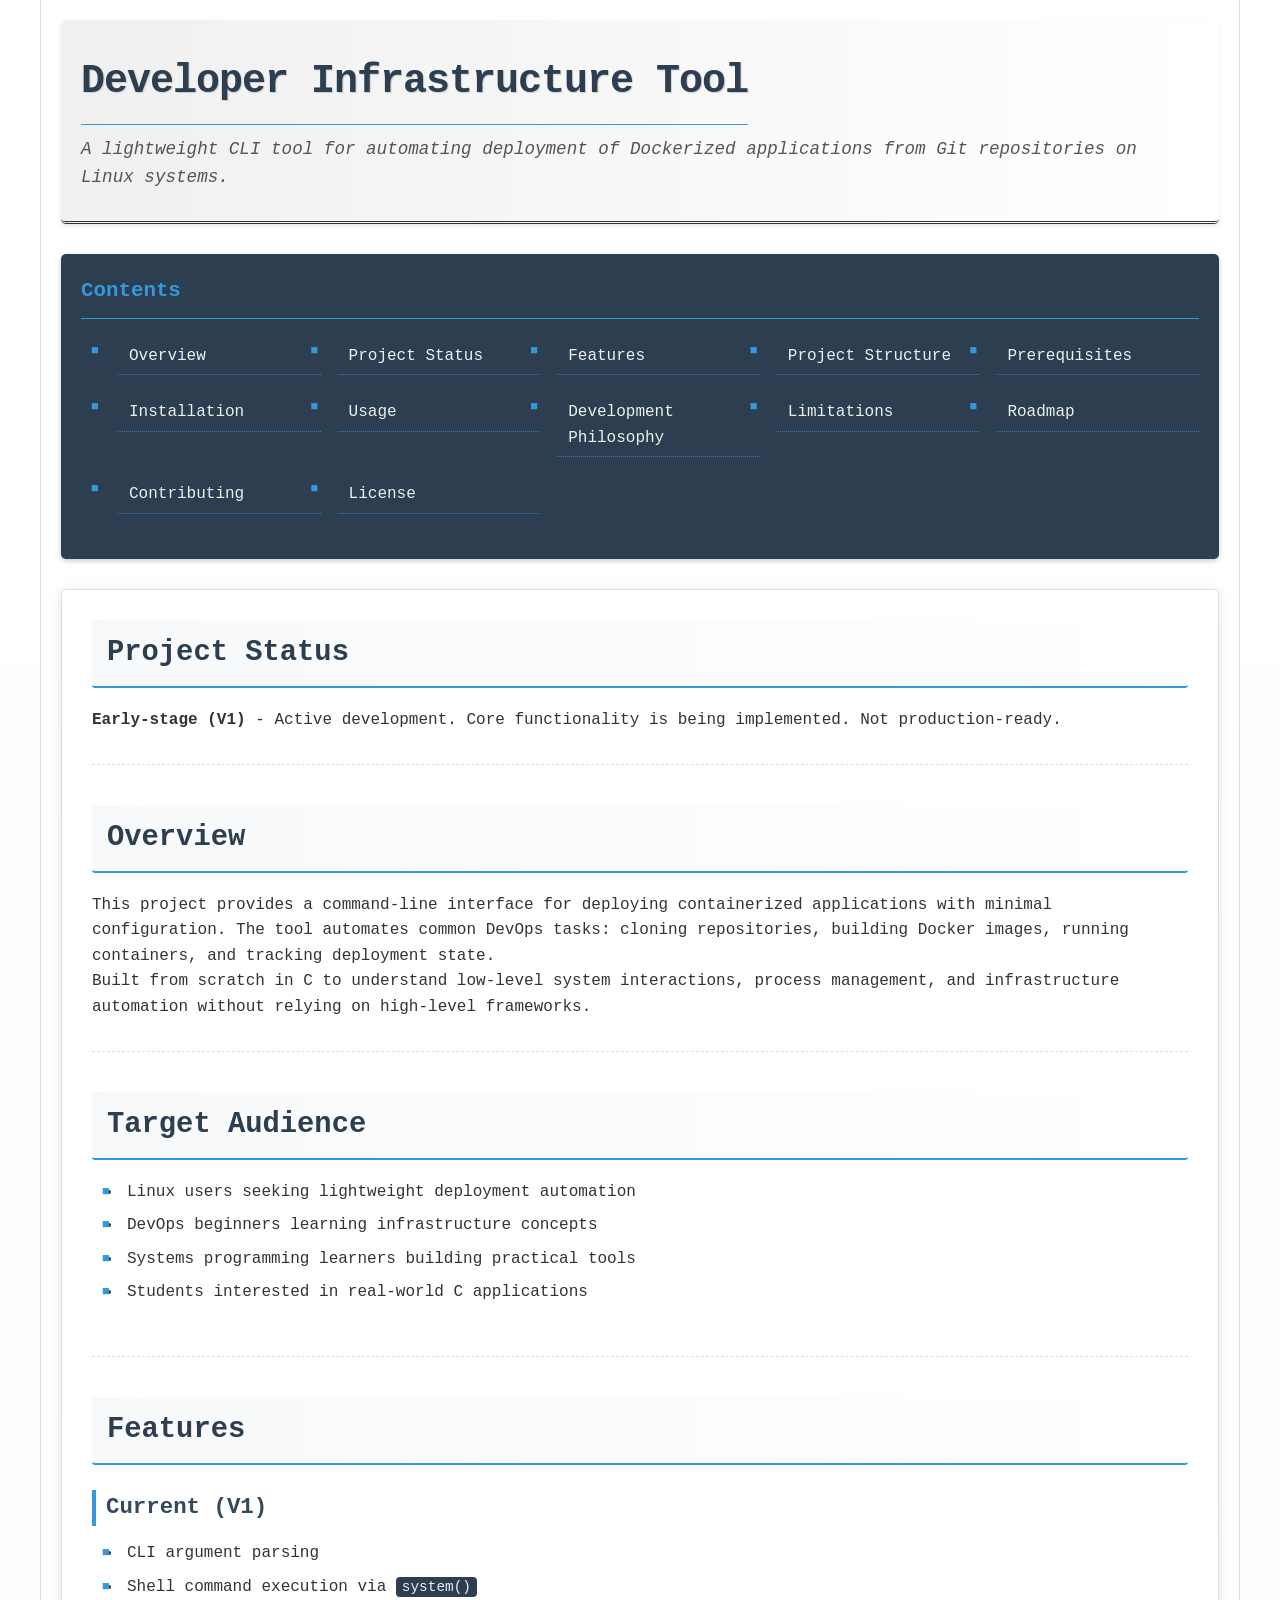
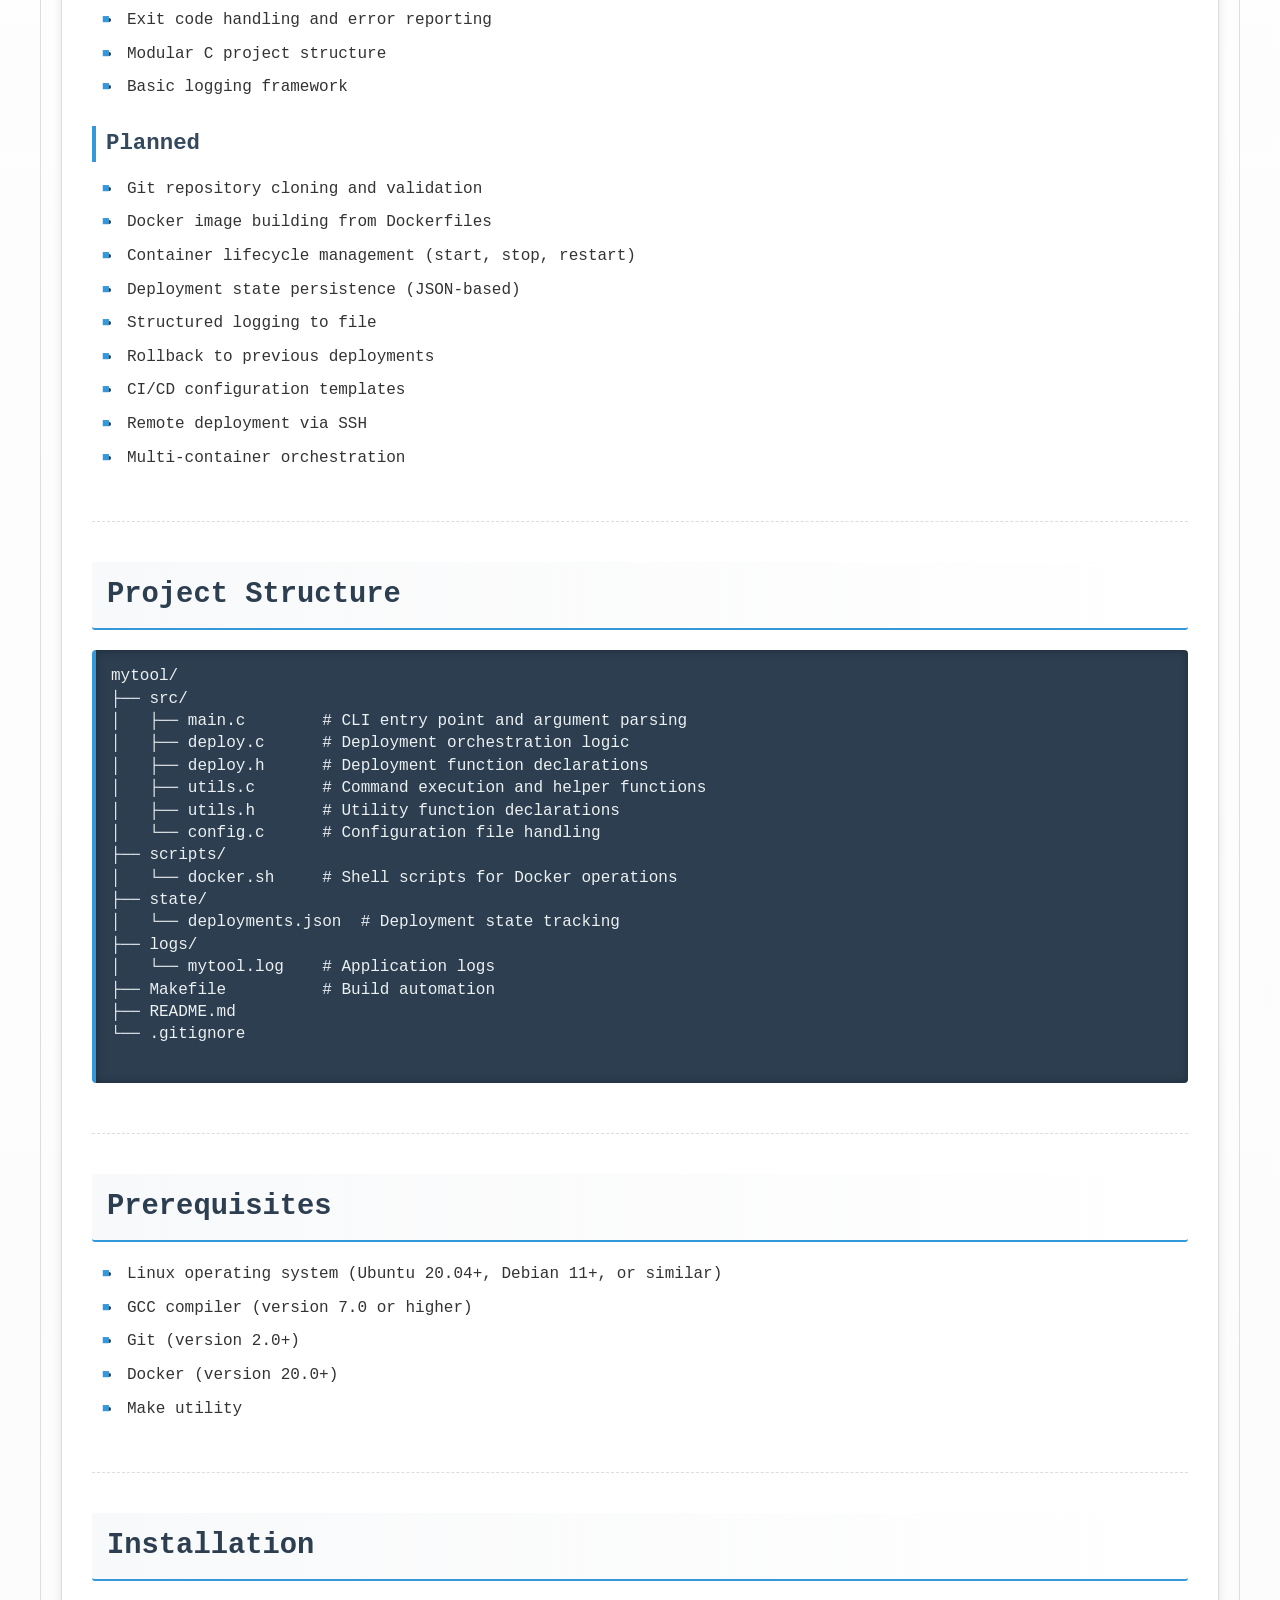
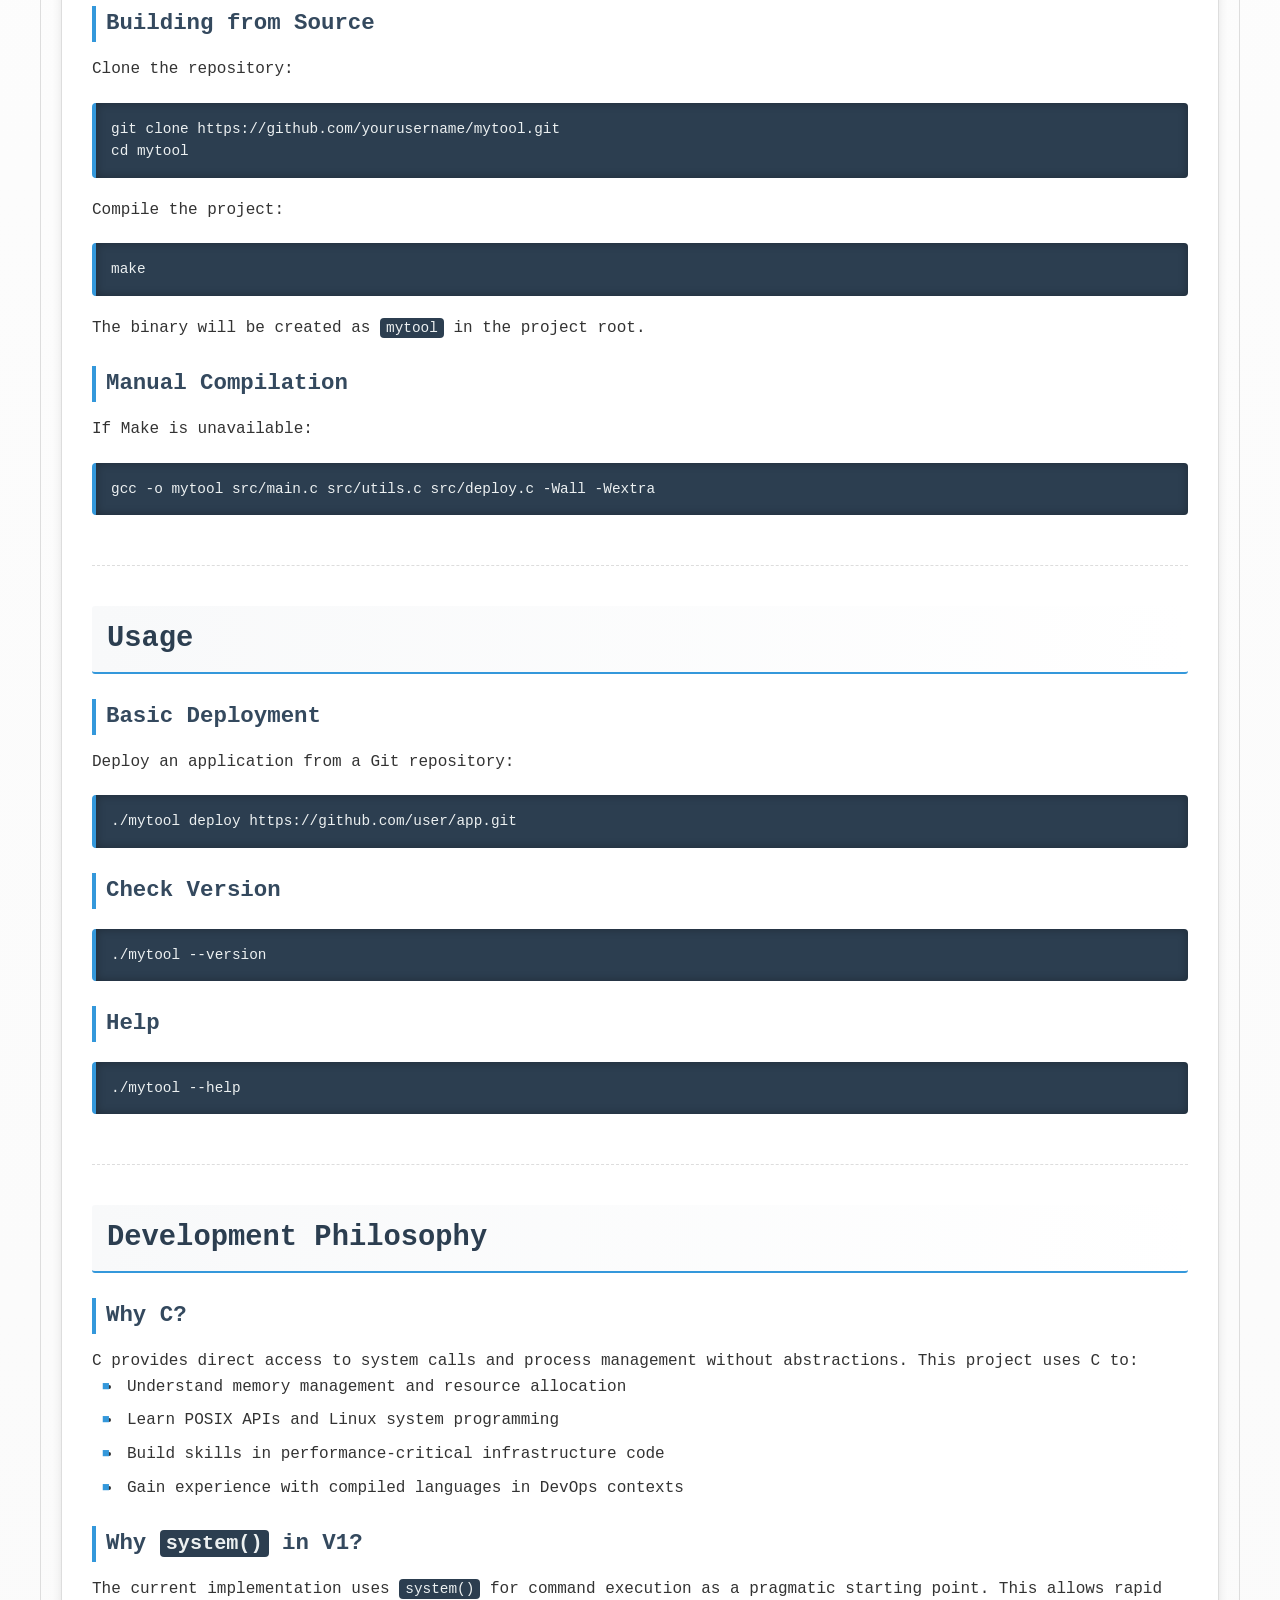
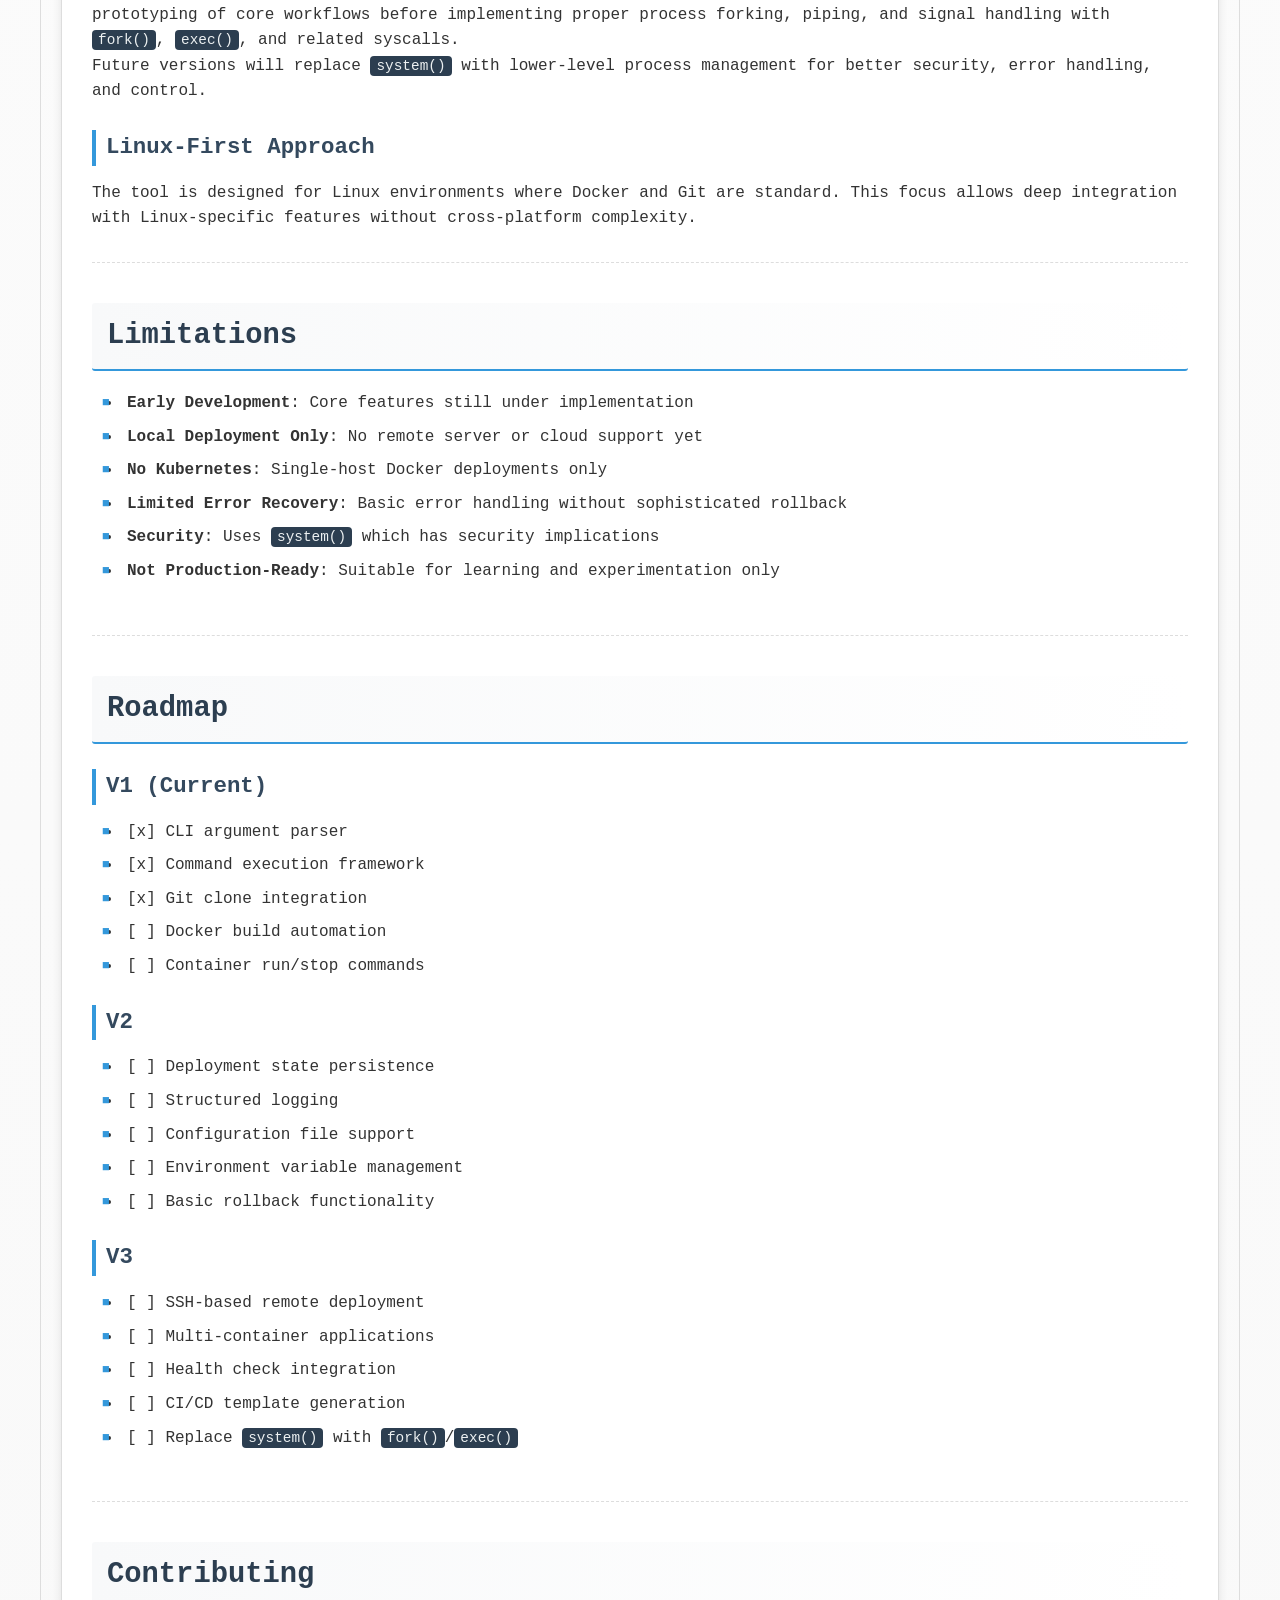
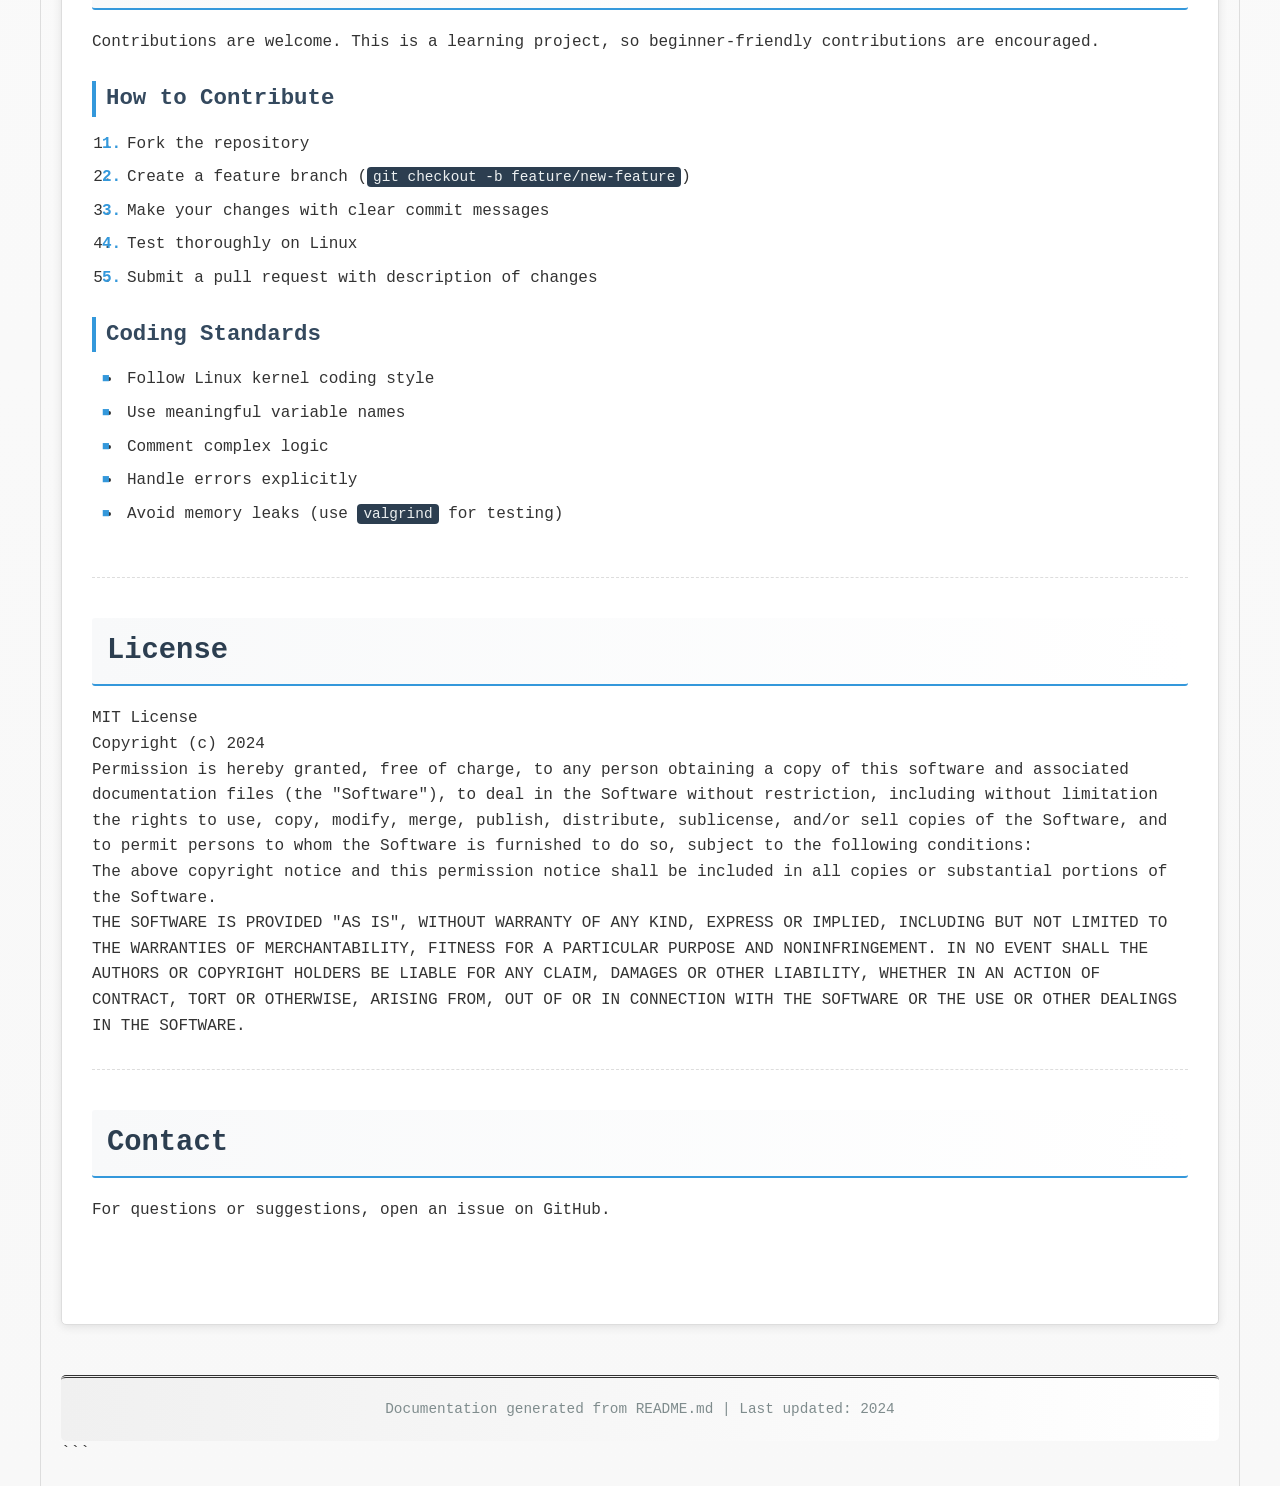
==== web/index.html @ 55569b55 "created basic doc page website" ====
<!DOCTYPE html>
<html lang="en">
<head>
    <meta charset="UTF-8">
    <meta name="viewport" content="width=device-width, initial-scale=1.0">
    <title>Developer Infrastructure Tool - Documentation</title>
    <link rel="stylesheet" href="style.css">
</head>
<body>
    <header>
        <h1>Developer Infrastructure Tool</h1>
        <p>A lightweight CLI tool for automating deployment of Dockerized applications from Git repositories on Linux systems.</p>
    </header>

    <nav>
        <h2>Contents</h2>
        <ul>
            <li><a href="#overview">Overview</a></li>
            <li><a href="#status">Project Status</a></li>
            <li><a href="#features">Features</a></li>
            <li><a href="#structure">Project Structure</a></li>
            <li><a href="#prerequisites">Prerequisites</a></li>
            <li><a href="#installation">Installation</a></li>
            <li><a href="#usage">Usage</a></li>
            <li><a href="#philosophy">Development Philosophy</a></li>
            <li><a href="#limitations">Limitations</a></li>
            <li><a href="#roadmap">Roadmap</a></li>
            <li><a href="#contributing">Contributing</a></li>
            <li><a href="#license">License</a></li>
        </ul>
    </nav>

    <main>
        <section id="status">
            <h2>Project Status</h2>
            <p><strong>Early-stage (V1)</strong> - Active development. Core functionality is being implemented. Not production-ready.</p>
        </section>

        <section id="overview">
            <h2>Overview</h2>
            <p>This project provides a command-line interface for deploying containerized applications with minimal configuration. The tool automates common DevOps tasks: cloning repositories, building Docker images, running containers, and tracking deployment state.</p>
            <p>Built from scratch in C to understand low-level system interactions, process management, and infrastructure automation without relying on high-level frameworks.</p>
        </section>

        <section id="audience">
            <h2>Target Audience</h2>
            <ul>
                <li>Linux users seeking lightweight deployment automation</li>
                <li>DevOps beginners learning infrastructure concepts</li>
                <li>Systems programming learners building practical tools</li>
                <li>Students interested in real-world C applications</li>
            </ul>
        </section>

        <section id="features">
            <h2>Features</h2>
            
            <h3>Current (V1)</h3>
            <ul>
                <li>CLI argument parsing</li>
                <li>Shell command execution via <code>system()</code></li>
                <li>Exit code handling and error reporting</li>
                <li>Modular C project structure</li>
                <li>Basic logging framework</li>
            </ul>

            <h3>Planned</h3>
            <ul>
                <li>Git repository cloning and validation</li>
                <li>Docker image building from Dockerfiles</li>
                <li>Container lifecycle management (start, stop, restart)</li>
                <li>Deployment state persistence (JSON-based)</li>
                <li>Structured logging to file</li>
                <li>Rollback to previous deployments</li>
                <li>CI/CD configuration templates</li>
                <li>Remote deployment via SSH</li>
                <li>Multi-container orchestration</li>
            </ul>
        </section>

        <section id="structure">
            <h2>Project Structure</h2>
            <pre>
mytool/
├── src/
│   ├── main.c        # CLI entry point and argument parsing
│   ├── deploy.c      # Deployment orchestration logic
│   ├── deploy.h      # Deployment function declarations
│   ├── utils.c       # Command execution and helper functions
│   ├── utils.h       # Utility function declarations
│   └── config.c      # Configuration file handling
├── scripts/
│   └── docker.sh     # Shell scripts for Docker operations
├── state/
│   └── deployments.json  # Deployment state tracking
├── logs/
│   └── mytool.log    # Application logs
├── Makefile          # Build automation
├── README.md
└── .gitignore
            </pre>
        </section>

        <section id="prerequisites">
            <h2>Prerequisites</h2>
            <ul>
                <li>Linux operating system (Ubuntu 20.04+, Debian 11+, or similar)</li>
                <li>GCC compiler (version 7.0 or higher)</li>
                <li>Git (version 2.0+)</li>
                <li>Docker (version 20.0+)</li>
                <li>Make utility</li>
            </ul>
        </section>

        <section id="installation">
            <h2>Installation</h2>
            
            <h3>Building from Source</h3>
            <p>Clone the repository:</p>
            <pre><code>git clone https://github.com/yourusername/mytool.git
cd mytool</code></pre>
            
            <p>Compile the project:</p>
            <pre><code>make</code></pre>
            <p>The binary will be created as <code>mytool</code> in the project root.</p>

            <h3>Manual Compilation</h3>
            <p>If Make is unavailable:</p>
            <pre><code>gcc -o mytool src/main.c src/utils.c src/deploy.c -Wall -Wextra</code></pre>
        </section>

        <section id="usage">
            <h2>Usage</h2>
            
            <h3>Basic Deployment</h3>
            <p>Deploy an application from a Git repository:</p>
            <pre><code>./mytool deploy https://github.com/user/app.git</code></pre>

            <h3>Check Version</h3>
            <pre><code>./mytool --version</code></pre>

            <h3>Help</h3>
            <pre><code>./mytool --help</code></pre>
        </section>

        <section id="philosophy">
            <h2>Development Philosophy</h2>
            
            <h3>Why C?</h3>
            <p>C provides direct access to system calls and process management without abstractions. This project uses C to:</p>
            <ul>
                <li>Understand memory management and resource allocation</li>
                <li>Learn POSIX APIs and Linux system programming</li>
                <li>Build skills in performance-critical infrastructure code</li>
                <li>Gain experience with compiled languages in DevOps contexts</li>
            </ul>

            <h3>Why <code>system()</code> in V1?</h3>
            <p>The current implementation uses <code>system()</code> for command execution as a pragmatic starting point. This allows rapid prototyping of core workflows before implementing proper process forking, piping, and signal handling with <code>fork()</code>, <code>exec()</code>, and related syscalls.</p>
            <p>Future versions will replace <code>system()</code> with lower-level process management for better security, error handling, and control.</p>

            <h3>Linux-First Approach</h3>
            <p>The tool is designed for Linux environments where Docker and Git are standard. This focus allows deep integration with Linux-specific features without cross-platform complexity.</p>
        </section>

        <section id="limitations">
            <h2>Limitations</h2>
            <ul>
                <li><strong>Early Development</strong>: Core features still under implementation</li>
                <li><strong>Local Deployment Only</strong>: No remote server or cloud support yet</li>
                <li><strong>No Kubernetes</strong>: Single-host Docker deployments only</li>
                <li><strong>Limited Error Recovery</strong>: Basic error handling without sophisticated rollback</li>
                <li><strong>Security</strong>: Uses <code>system()</code> which has security implications</li>
                <li><strong>Not Production-Ready</strong>: Suitable for learning and experimentation only</li>
            </ul>
        </section>

        <section id="roadmap">
            <h2>Roadmap</h2>
            
            <h3>V1 (Current)</h3>
            <ul>
                <li>[x] CLI argument parser</li>
                <li>[x] Command execution framework</li>
                <li>[x] Git clone integration</li>
                <li>[ ] Docker build automation</li>
                <li>[ ] Container run/stop commands</li>
            </ul>

            <h3>V2</h3>
            <ul>
                <li>[ ] Deployment state persistence</li>
                <li>[ ] Structured logging</li>
                <li>[ ] Configuration file support</li>
                <li>[ ] Environment variable management</li>
                <li>[ ] Basic rollback functionality</li>
            </ul>

            <h3>V3</h3>
            <ul>
                <li>[ ] SSH-based remote deployment</li>
                <li>[ ] Multi-container applications</li>
                <li>[ ] Health check integration</li>
                <li>[ ] CI/CD template generation</li>
                <li>[ ] Replace <code>system()</code> with <code>fork()</code>/<code>exec()</code></li>
            </ul>
        </section>

        <section id="contributing">
            <h2>Contributing</h2>
            <p>Contributions are welcome. This is a learning project, so beginner-friendly contributions are encouraged.</p>
            
            <h3>How to Contribute</h3>
            <ol>
                <li>Fork the repository</li>
                <li>Create a feature branch (<code>git checkout -b feature/new-feature</code>)</li>
                <li>Make your changes with clear commit messages</li>
                <li>Test thoroughly on Linux</li>
                <li>Submit a pull request with description of changes</li>
            </ol>

            <h3>Coding Standards</h3>
            <ul>
                <li>Follow Linux kernel coding style</li>
                <li>Use meaningful variable names</li>
                <li>Comment complex logic</li>
                <li>Handle errors explicitly</li>
                <li>Avoid memory leaks (use <code>valgrind</code> for testing)</li>
            </ul>
        </section>

        <section id="license">
            <h2>License</h2>
            <p>MIT License</p>
            <p>Copyright (c) 2024</p>
            <p>Permission is hereby granted, free of charge, to any person obtaining a copy of this software and associated documentation files (the "Software"), to deal in the Software without restriction, including without limitation the rights to use, copy, modify, merge, publish, distribute, sublicense, and/or sell copies of the Software, and to permit persons to whom the Software is furnished to do so, subject to the following conditions:</p>
            <p>The above copyright notice and this permission notice shall be included in all copies or substantial portions of the Software.</p>
            <p>THE SOFTWARE IS PROVIDED "AS IS", WITHOUT WARRANTY OF ANY KIND, EXPRESS OR IMPLIED, INCLUDING BUT NOT LIMITED TO THE WARRANTIES OF MERCHANTABILITY, FITNESS FOR A PARTICULAR PURPOSE AND NONINFRINGEMENT. IN NO EVENT SHALL THE AUTHORS OR COPYRIGHT HOLDERS BE LIABLE FOR ANY CLAIM, DAMAGES OR OTHER LIABILITY, WHETHER IN AN ACTION OF CONTRACT, TORT OR OTHERWISE, ARISING FROM, OUT OF OR IN CONNECTION WITH THE SOFTWARE OR THE USE OR OTHER DEALINGS IN THE SOFTWARE.</p>
        </section>

        <section id="contact">
            <h2>Contact</h2>
            <p>For questions or suggestions, open an issue on GitHub.</p>
        </section>
    </main>

    <footer>
        <p>Documentation generated from README.md | Last updated: 2024</p>
    </footer>
</body>
</html>
```
---- web/style.css ----
/* style.css - Professional Documentation Page */

/* Base styles and reset */
* {
    margin: 0;
    padding: 0;
    box-sizing: border-box;
}

body {
    font-family: 'Courier New', 'Monaco', 'Consolas', monospace;
    line-height: 1.6;
    color: #333;
    background-color: #f8f8f8;
    max-width: 1200px;
    margin: 0 auto;
    padding: 20px;
    border-left: 1px solid #ddd;
    border-right: 1px solid #ddd;
    background-image: linear-gradient(to bottom, #fff 0%, #f8f8f8 100%);
}

/* Header */
header {
    border-bottom: 3px double #333;
    padding-bottom: 20px;
    margin-bottom: 30px;
    background: linear-gradient(to right, #f0f0f0 0%, #fff 100%);
    padding: 30px 20px;
    border-radius: 5px;
    box-shadow: 0 2px 4px rgba(0,0,0,0.1);
}

header h1 {
    font-size: 2.5em;
    color: #2c3e50;
    text-shadow: 1px 1px 1px #ccc;
    letter-spacing: -1px;
    border-bottom: 1px solid #3498db;
    padding-bottom: 10px;
    display: inline-block;
}

header p {
    font-size: 1.1em;
    color: #555;
    margin-top: 10px;
    font-style: italic;
}

/* Navigation */
nav {
    background-color: #2c3e50;
    color: white;
    padding: 20px;
    border-radius: 5px;
    margin-bottom: 30px;
    box-shadow: 0 2px 5px rgba(0,0,0,0.2);
}

nav h2 {
    color: #3498db;
    border-bottom: 1px solid #3498db;
    padding-bottom: 10px;
    margin-bottom: 15px;
    font-size: 1.3em;
}

nav ul {
    list-style-type: none;
    display: grid;
    grid-template-columns: repeat(auto-fill, minmax(200px, 1fr));
    gap: 10px;
}

nav li {
    margin: 5px 0;
}

nav a {
    color: #ecf0f1;
    text-decoration: none;
    padding: 5px 10px;
    display: block;
    border-left: 3px solid transparent;
    transition: all 0.3s ease;
}

nav a:hover {
    background-color: #34495e;
    border-left: 3px solid #3498db;
    color: #3498db;
}

/* Main content */
main {
    background-color: white;
    padding: 30px;
    border-radius: 5px;
    box-shadow: 0 2px 10px rgba(0,0,0,0.1);
    border: 1px solid #ddd;
}

section {
    margin-bottom: 40px;
    padding-bottom: 30px;
    border-bottom: 1px dashed #ddd;
}

section:last-of-type {
    border-bottom: none;
}

section h2 {
    color: #2c3e50;
    font-size: 1.8em;
    margin-bottom: 20px;
    padding-bottom: 10px;
    border-bottom: 2px solid #3498db;
    background: linear-gradient(to right, #f8f9fa 0%, #fff 100%);
    padding: 10px 15px;
    border-radius: 3px;
}

section h3 {
    color: #34495e;
    font-size: 1.4em;
    margin: 25px 0 15px 0;
    padding-left: 10px;
    border-left: 4px solid #3498db;
}

section h4 {
    color: #7f8c8d;
    font-size: 1.2em;
    margin: 20px 0 10px 0;
}

/* Lists */
ul, ol {
    margin-left: 30px;
    margin-bottom: 20px;
}

li {
    margin-bottom: 8px;
    position: relative;
    padding-left: 5px;
}

ul li:before {
    content: "■";
    color: #3498db;
    font-size: 0.8em;
    position: absolute;
    left: -20px;
    top: 2px;
}

ol {
    counter-reset: item;
}

ol li {
    counter-increment: item;
}

ol li:before {
    content: counter(item) ". ";
    color: #3498db;
    font-weight: bold;
    position: absolute;
    left: -20px;
}

/* Code blocks */
pre, code {
    font-family: 'Courier New', monospace;
    background-color: #2c3e50;
    color: #ecf0f1;
    border-radius: 4px;
    padding: 2px 6px;
}

pre {
    padding: 15px;
    margin: 20px 0;
    overflow-x: auto;
    border-left: 4px solid #3498db;
    box-shadow: inset 0 0 10px rgba(0,0,0,0.3);
    line-height: 1.4;
}

code {
    font-size: 0.9em;
    padding: 2px 6px;
}

pre code {
    background-color: transparent;
    padding: 0;
}

/* Project structure display */
pre#structure-display {
    background-color: #f5f5f5;
    color: #333;
    border: 1px solid #ddd;
    font-size: 0.9em;
    line-height: 1.5;
    white-space: pre-wrap;
    word-wrap: break-word;
}

/* Status indicators */
[data-status="complete"] {
    color: #27ae60;
}

[data-status="in-progress"] {
    color: #f39c12;
}

[data-status="planned"] {
    color: #7f8c8d;
}

/* Feature lists */
.feature-list {
    background-color: #f9f9f9;
    border: 1px solid #eee;
    padding: 15px;
    border-radius: 4px;
    margin: 15px 0;
}

.feature-list h4 {
    margin-top: 0;
    color: #2c3e50;
}

/* Roadmap items */
.roadmap-item {
    margin-bottom: 10px;
    padding: 10px;
    background-color: #f8f9fa;
    border-left: 3px solid #3498db;
}

.roadmap-item.completed {
    background-color: #e8f6f3;
    border-left-color: #27ae60;
}

.roadmap-item.in-progress {
    background-color: #fef9e7;
    border-left-color: #f39c12;
}

.roadmap-item.planned {
    background-color: #f4f6f6;
    border-left-color: #7f8c8d;
}

/* Footer */
footer {
    margin-top: 50px;
    padding-top: 20px;
    border-top: 3px double #333;
    text-align: center;
    color: #7f8c8d;
    font-size: 0.9em;
    background: linear-gradient(to right, #f0f0f0 0%, #fff 100%);
    padding: 20px;
    border-radius: 5px;
}

/* Links */
a {
    color: #2980b9;
    text-decoration: none;
    border-bottom: 1px dotted #2980b9;
    transition: all 0.3s ease;
}

a:hover {
    color: #3498db;
    border-bottom: 1px solid #3498db;
}

/* Section anchors */
section[id] {
    scroll-margin-top: 20px;
}

/* Responsive design */
@media (max-width: 768px) {
    body {
        padding: 10px;
        border: none;
    }
    
    nav ul {
        grid-template-columns: 1fr;
    }
    
    header h1 {
        font-size: 2em;
    }
    
    main {
        padding: 20px;
    }
    
    pre {
        font-size: 0.8em;
        padding: 10px;
    }
}

@media (max-width: 480px) {
    header h1 {
        font-size: 1.8em;
    }
    
    section h2 {
        font-size: 1.5em;
    }
    
    section h3 {
        font-size: 1.2em;
    }
}

/* Print styles */
@media print {
    body {
        background: white;
        color: black;
        border: none;
    }
    
    nav {
        display: none;
    }
    
    a {
        color: black;
        text-decoration: underline;
        border: none;
    }
    
    pre, code {
        background: #f5f5f5;
        color: black;
        border: 1px solid #ddd;
    }
}

/* Classic terminal-inspired elements */
.terminal-box {
    background-color: #000;
    color: #0f0;
    padding: 20px;
    border-radius: 5px;
    font-family: 'Courier New', monospace;
    margin: 20px 0;
    box-shadow: 0 0 10px rgba(0,255,0,0.1);
}

.command {
    color: #0ff;
    font-weight: bold;
}

.comment {
    color: #888;
}

/* Old-school scrollbar */
::-webkit-scrollbar {
    width: 12px;
}

::-webkit-scrollbar-track {
    background: #f1f1f1;
}

::-webkit-scrollbar-thumb {
    background: #888;
    border-radius: 6px;
}

::-webkit-scrollbar-thumb:hover {
    background: #555;
}
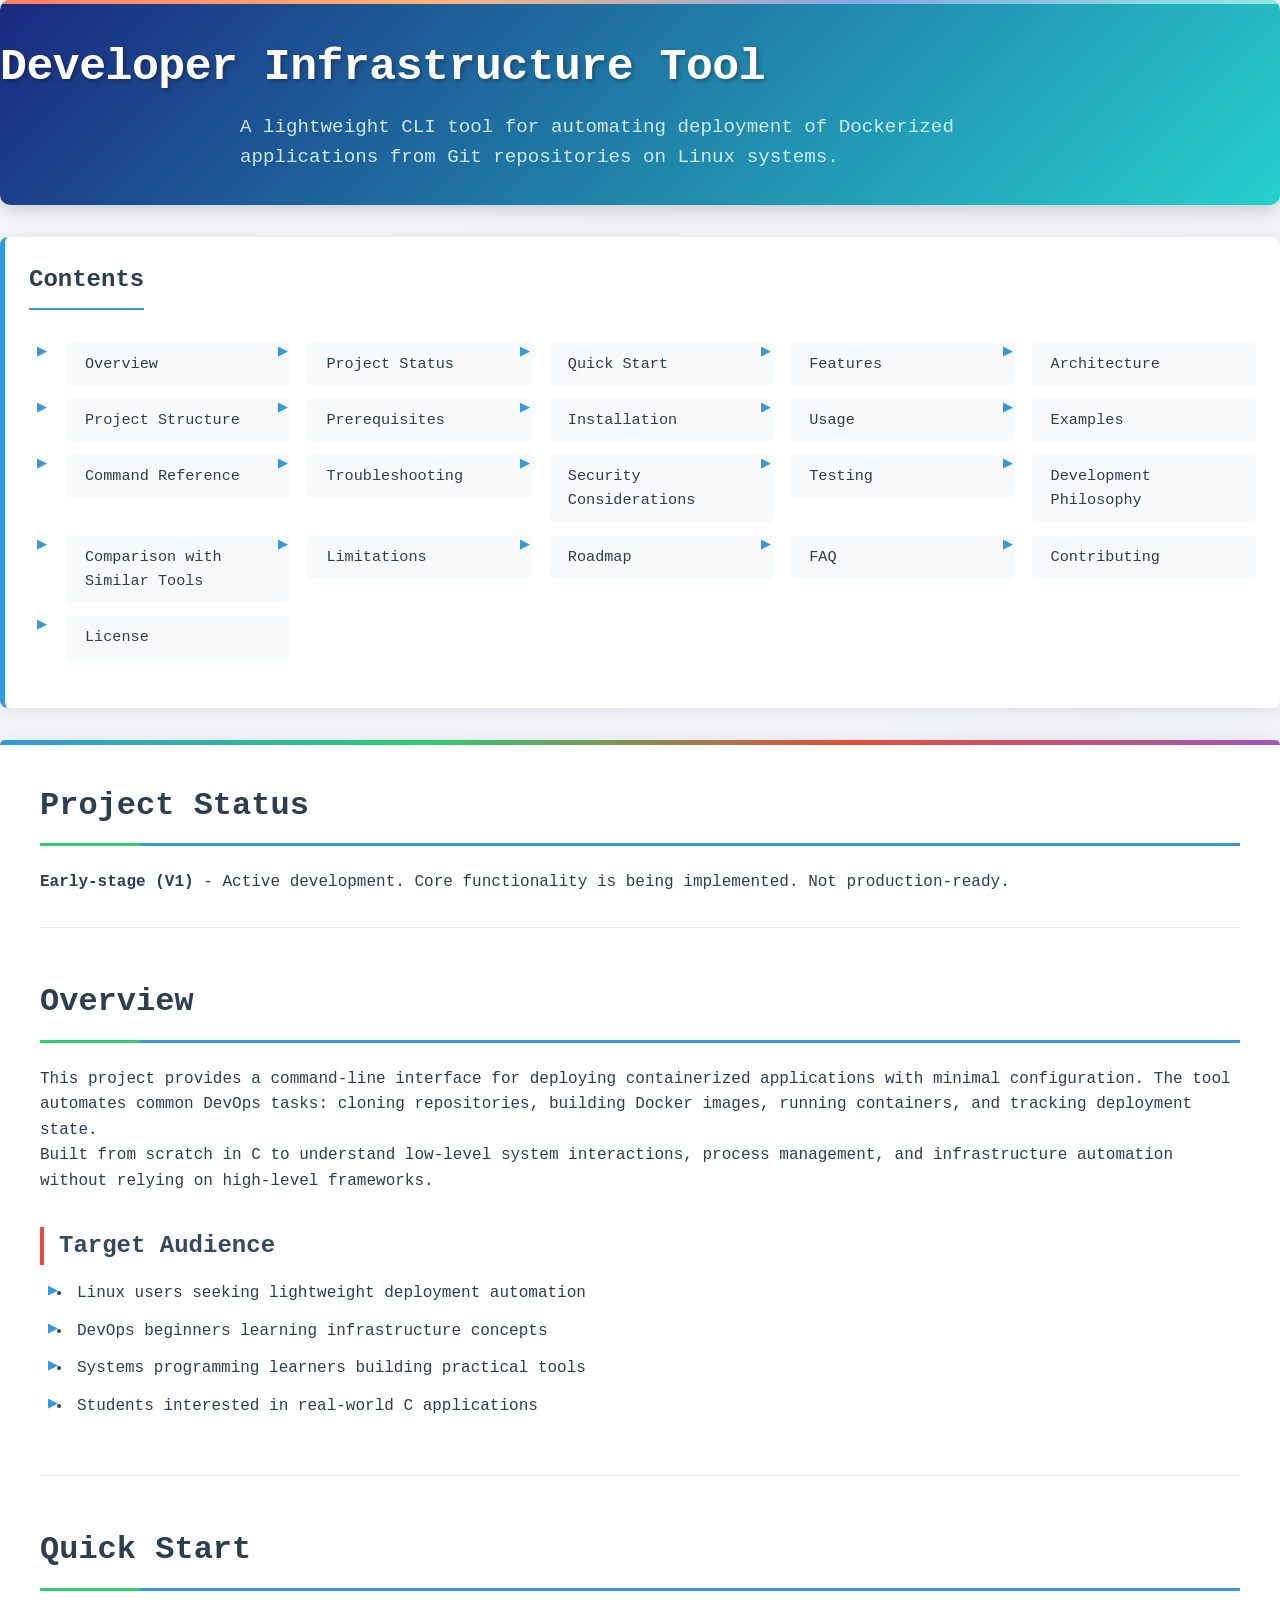
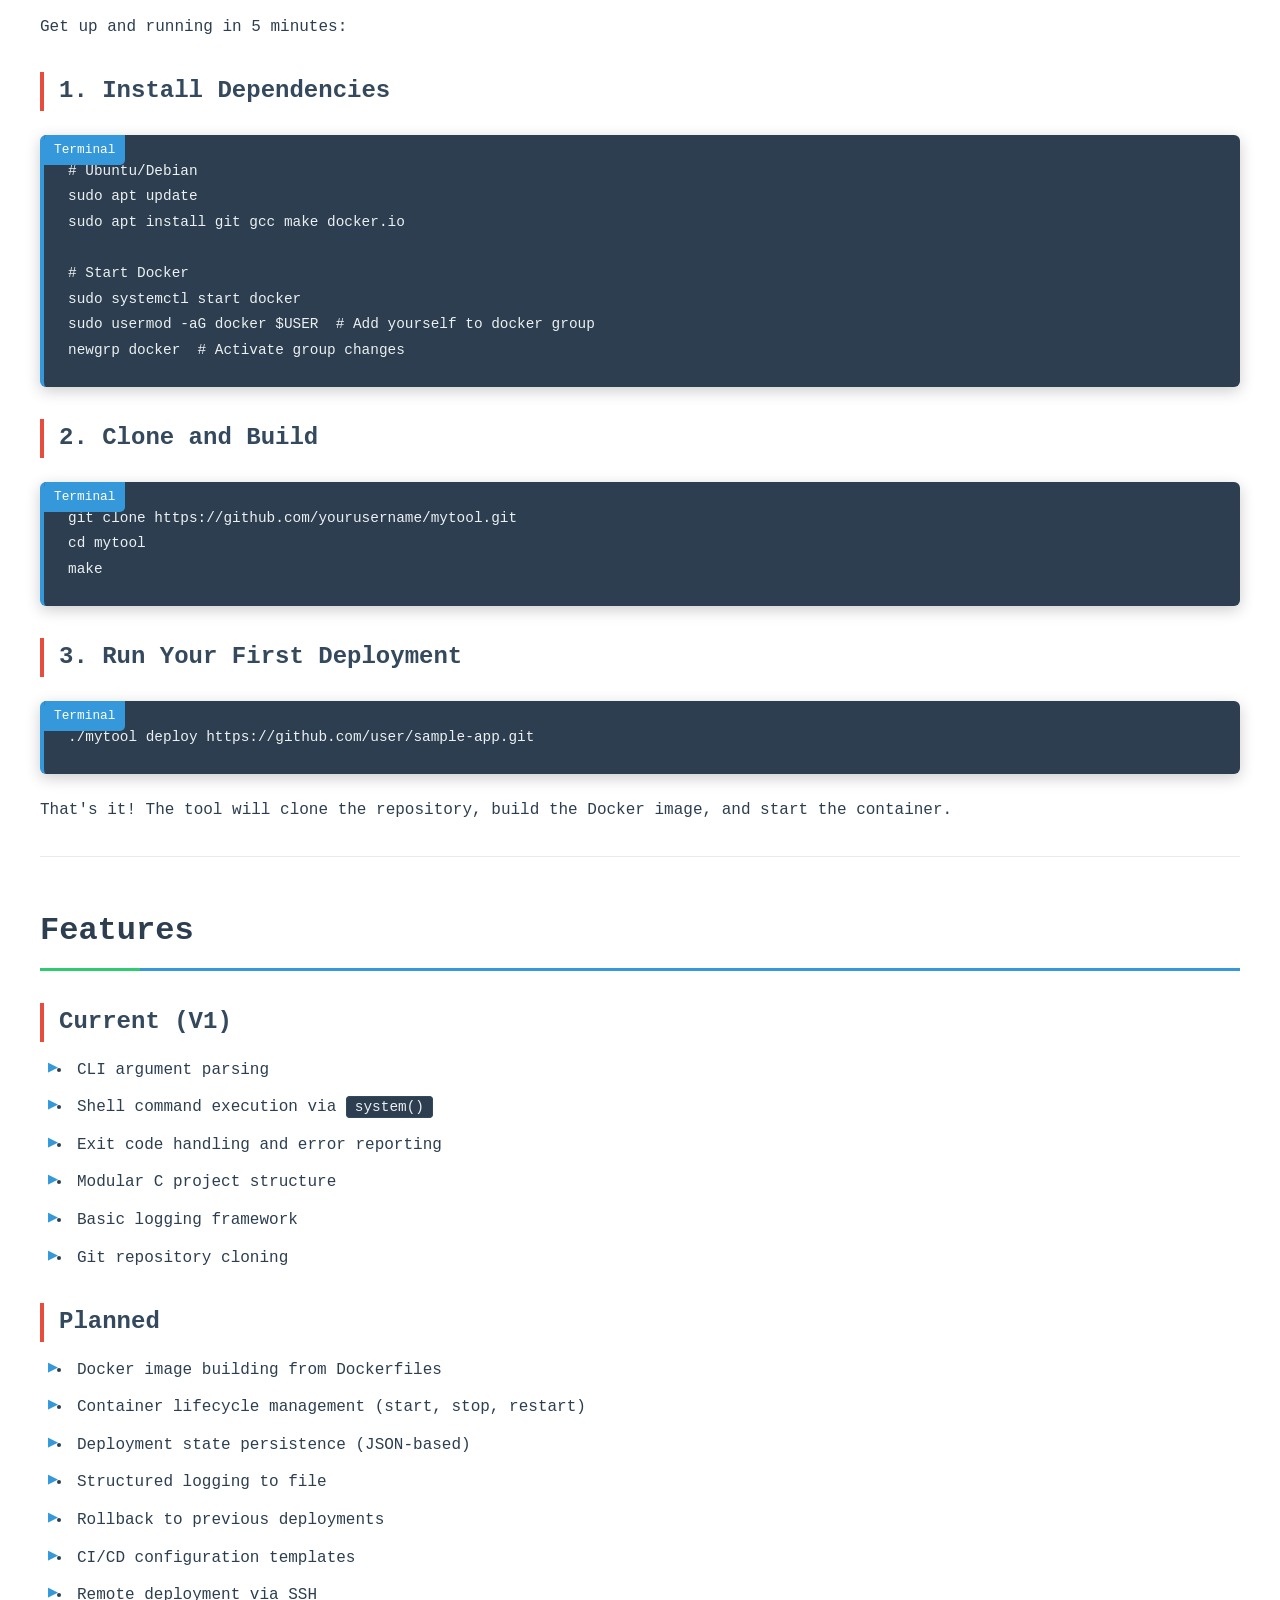
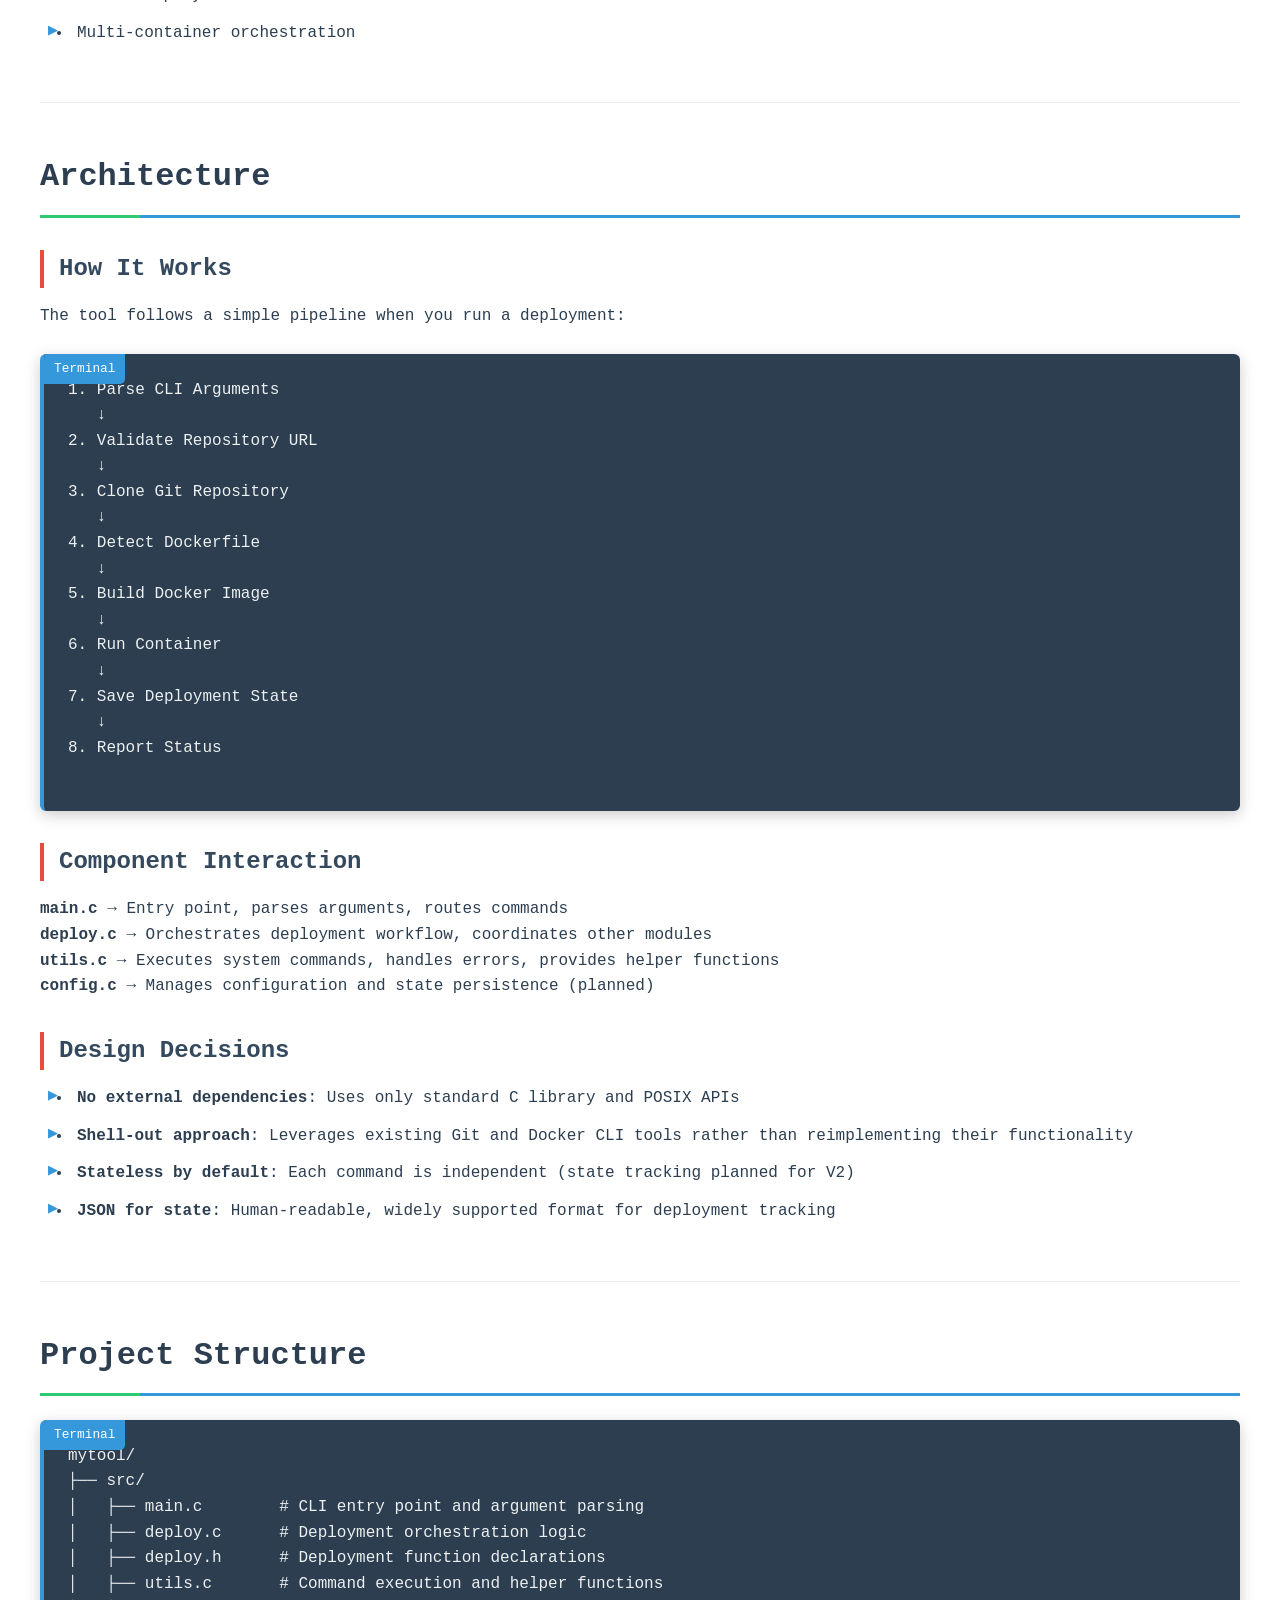
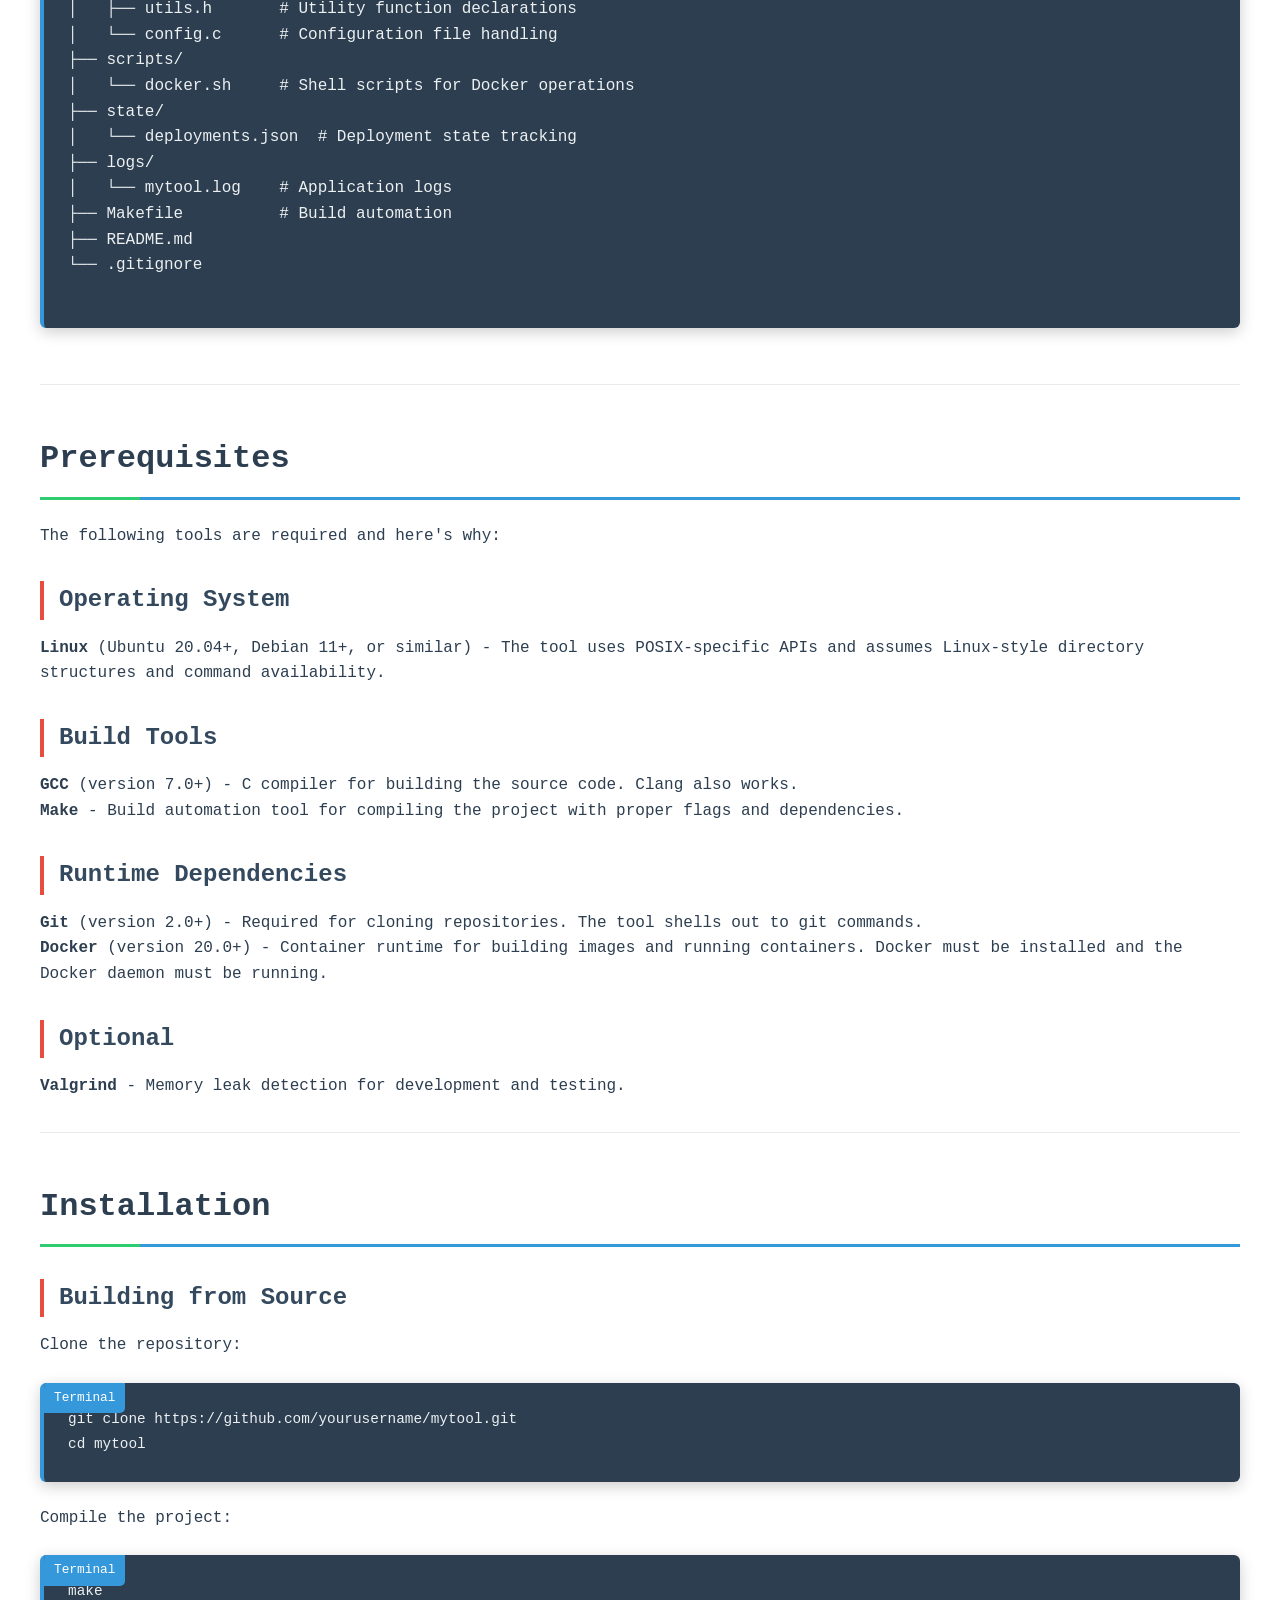
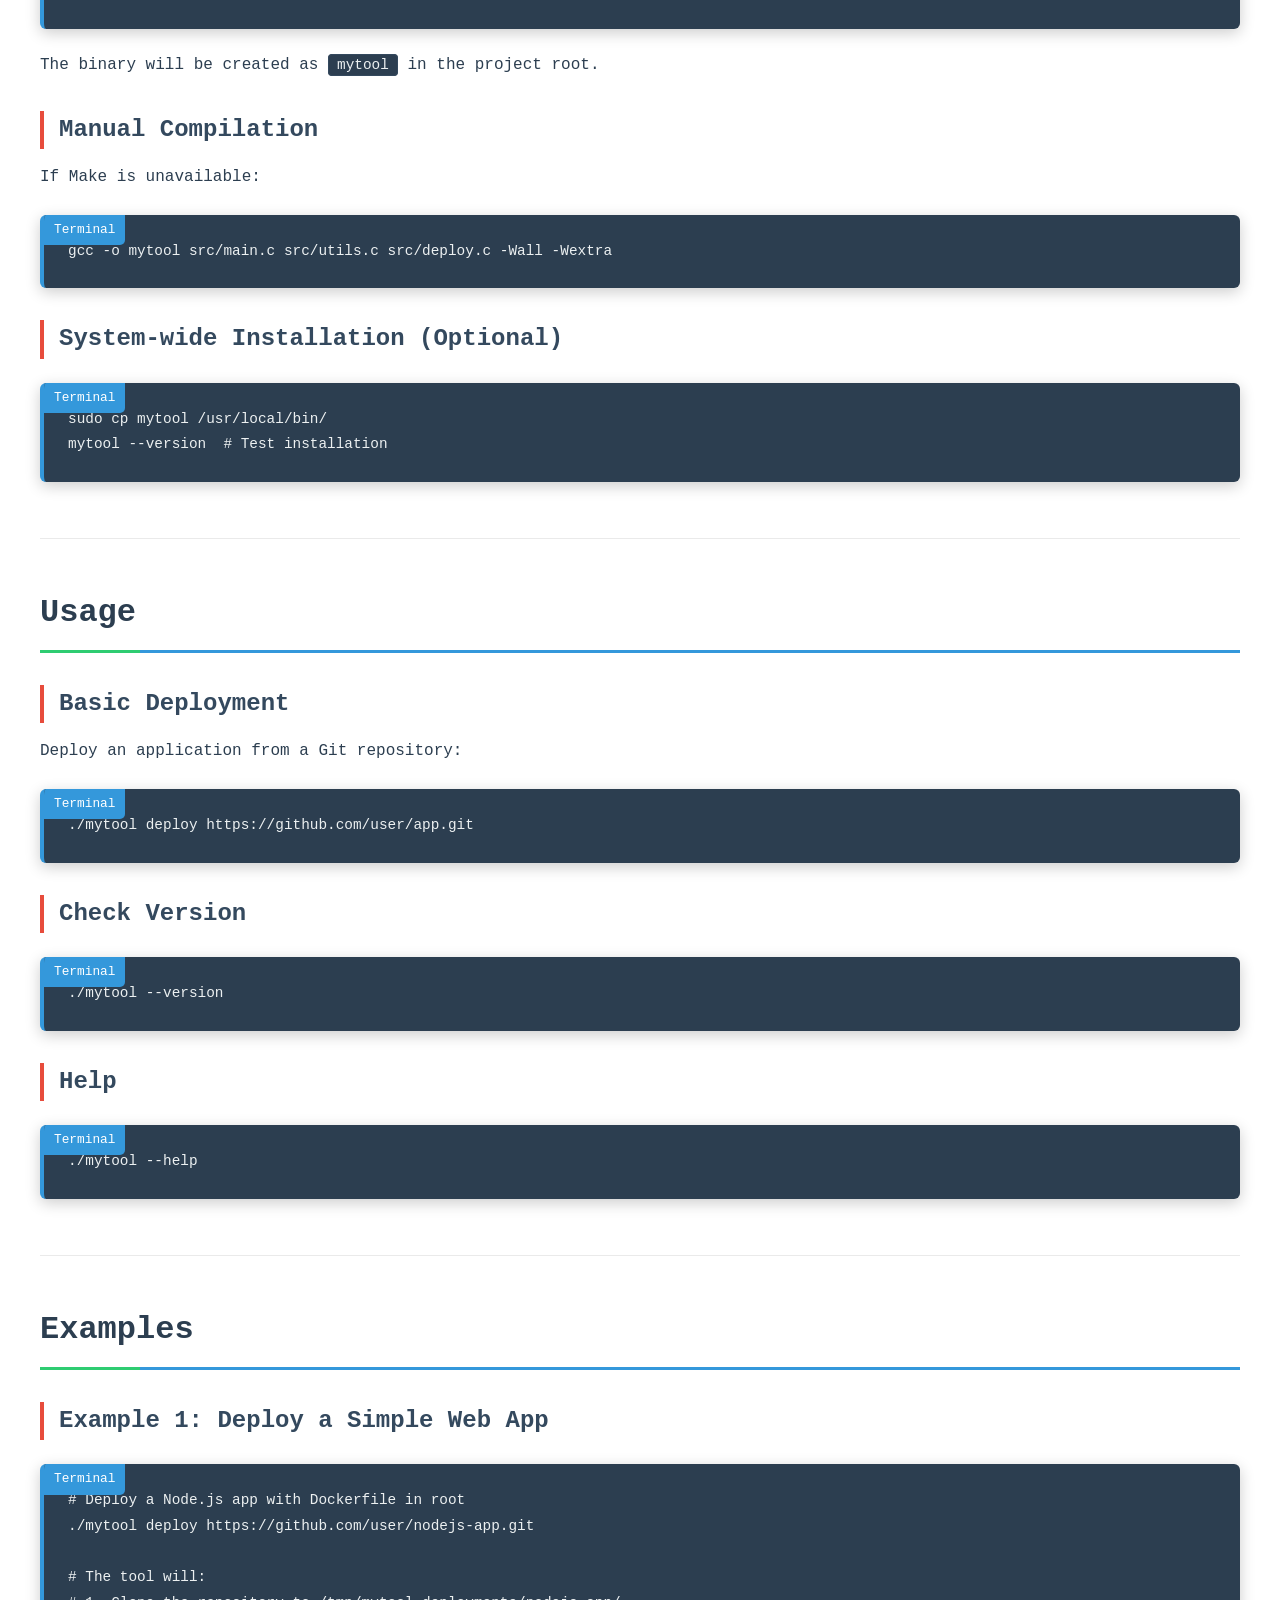
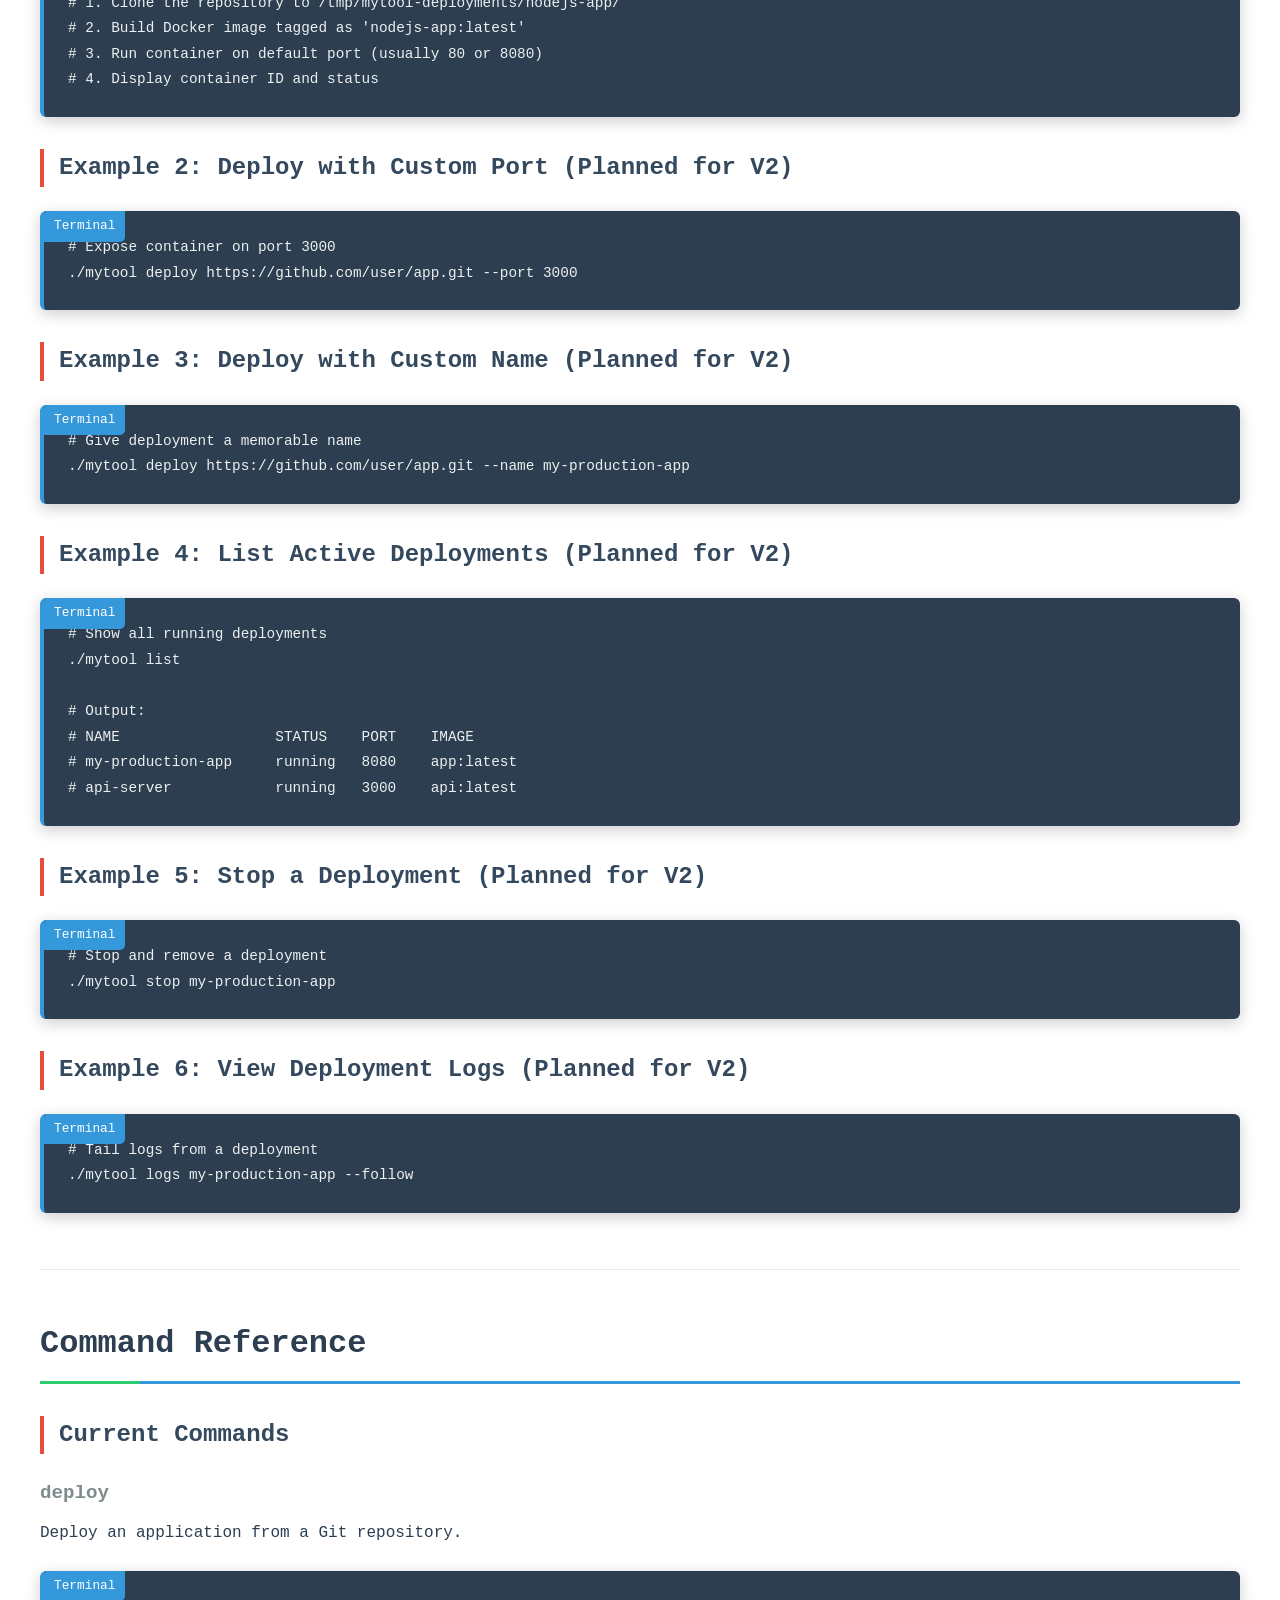
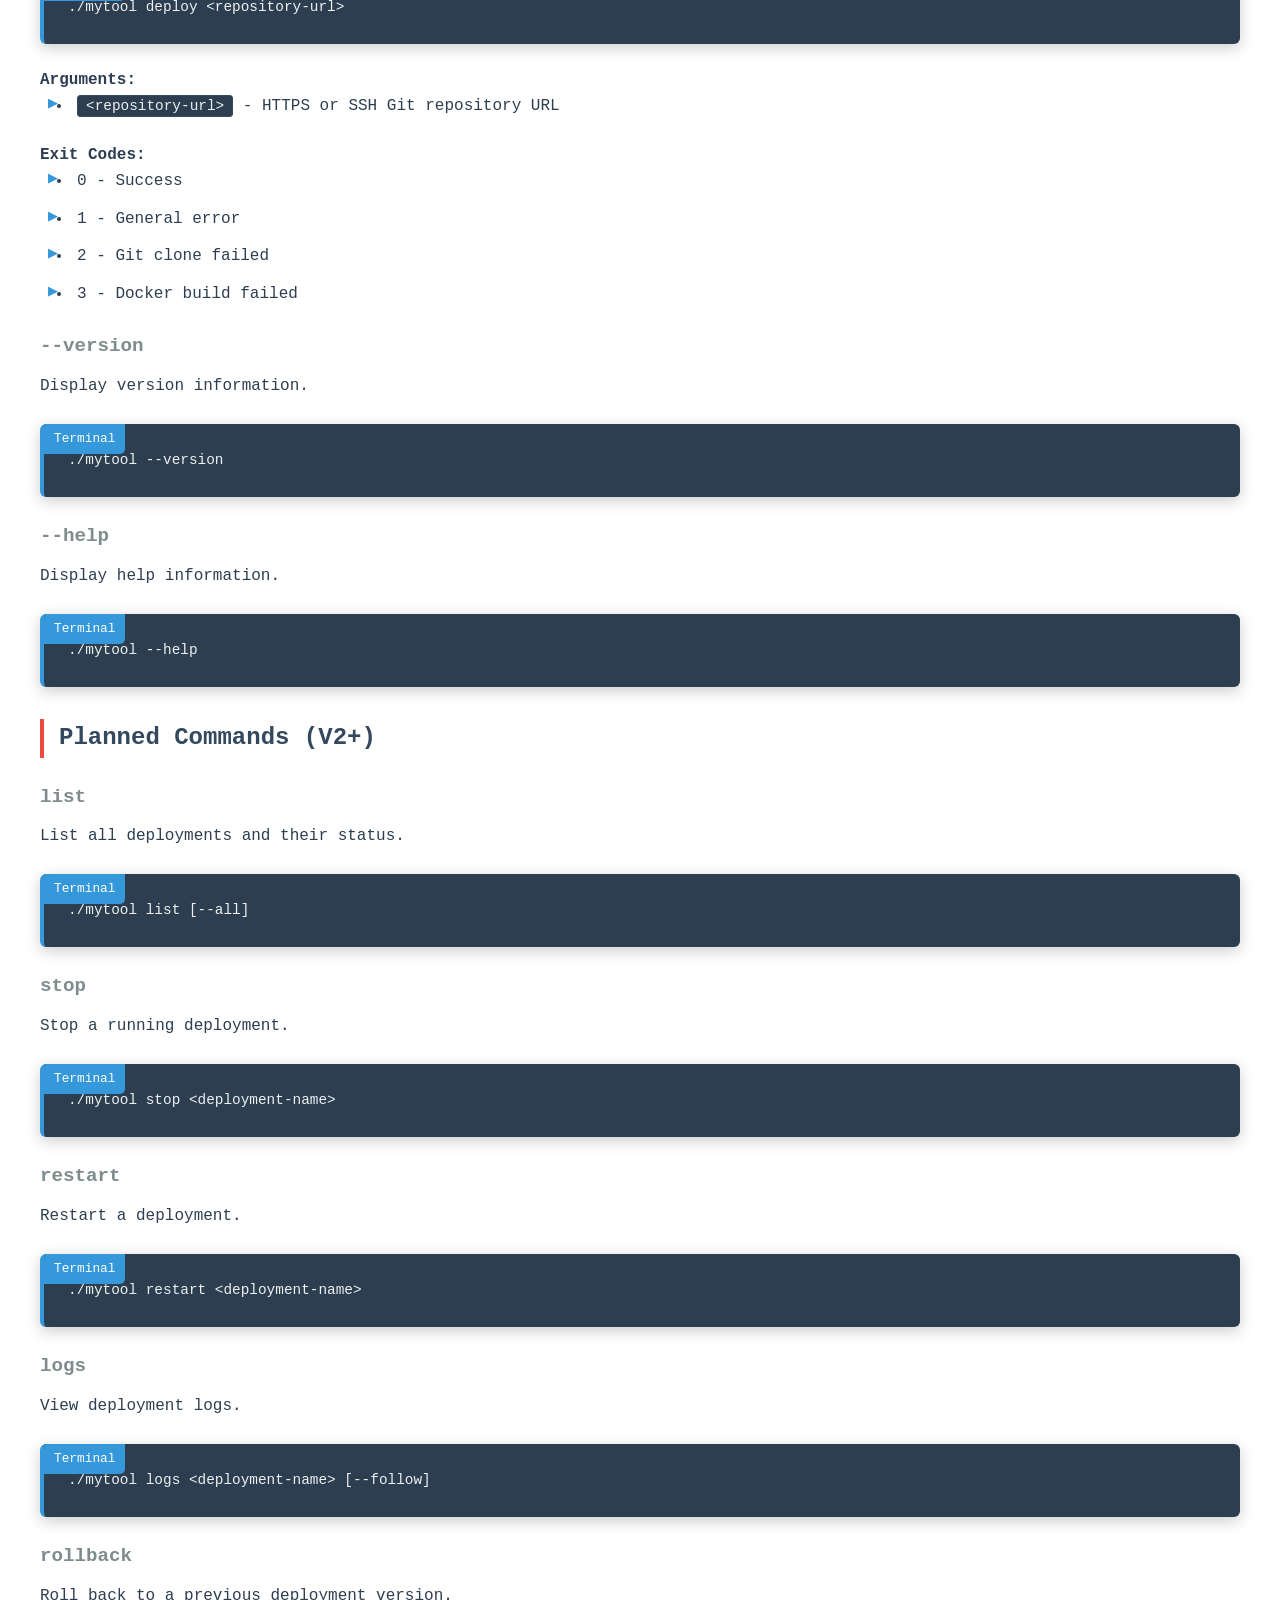
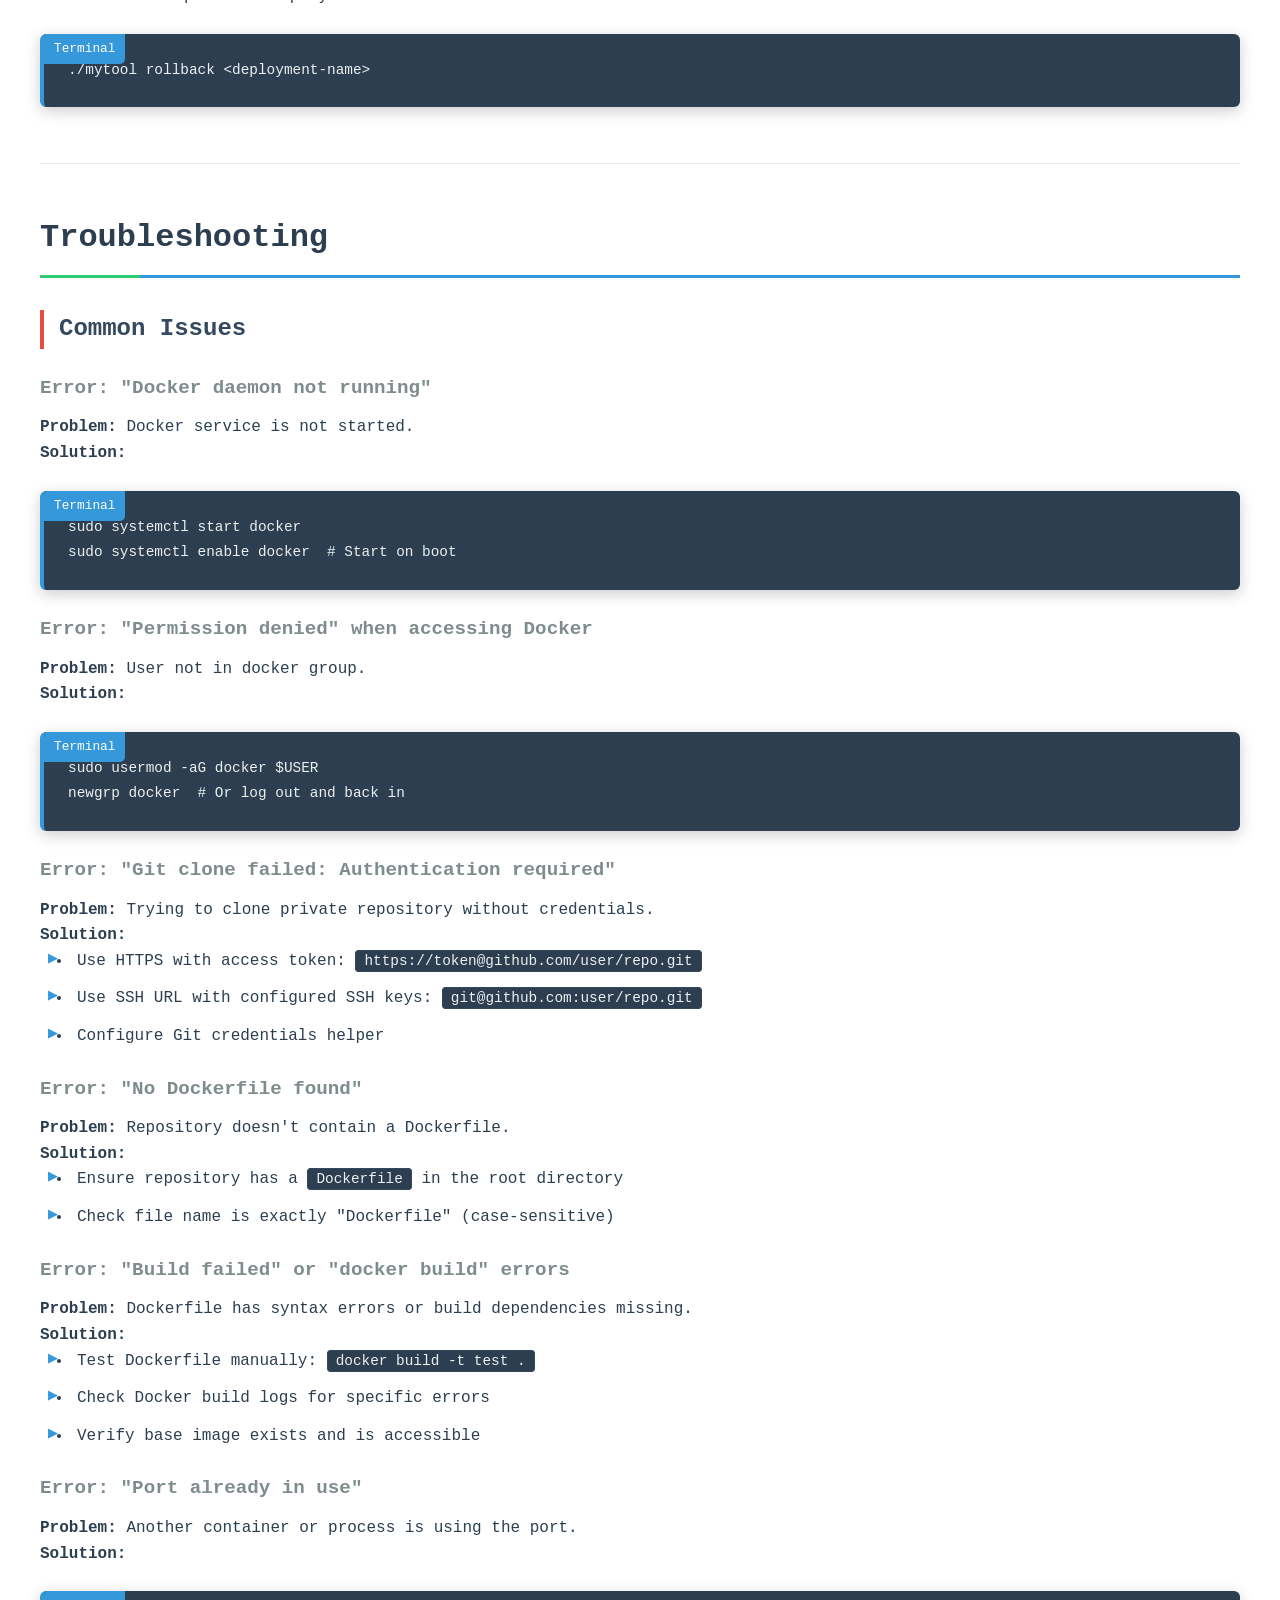
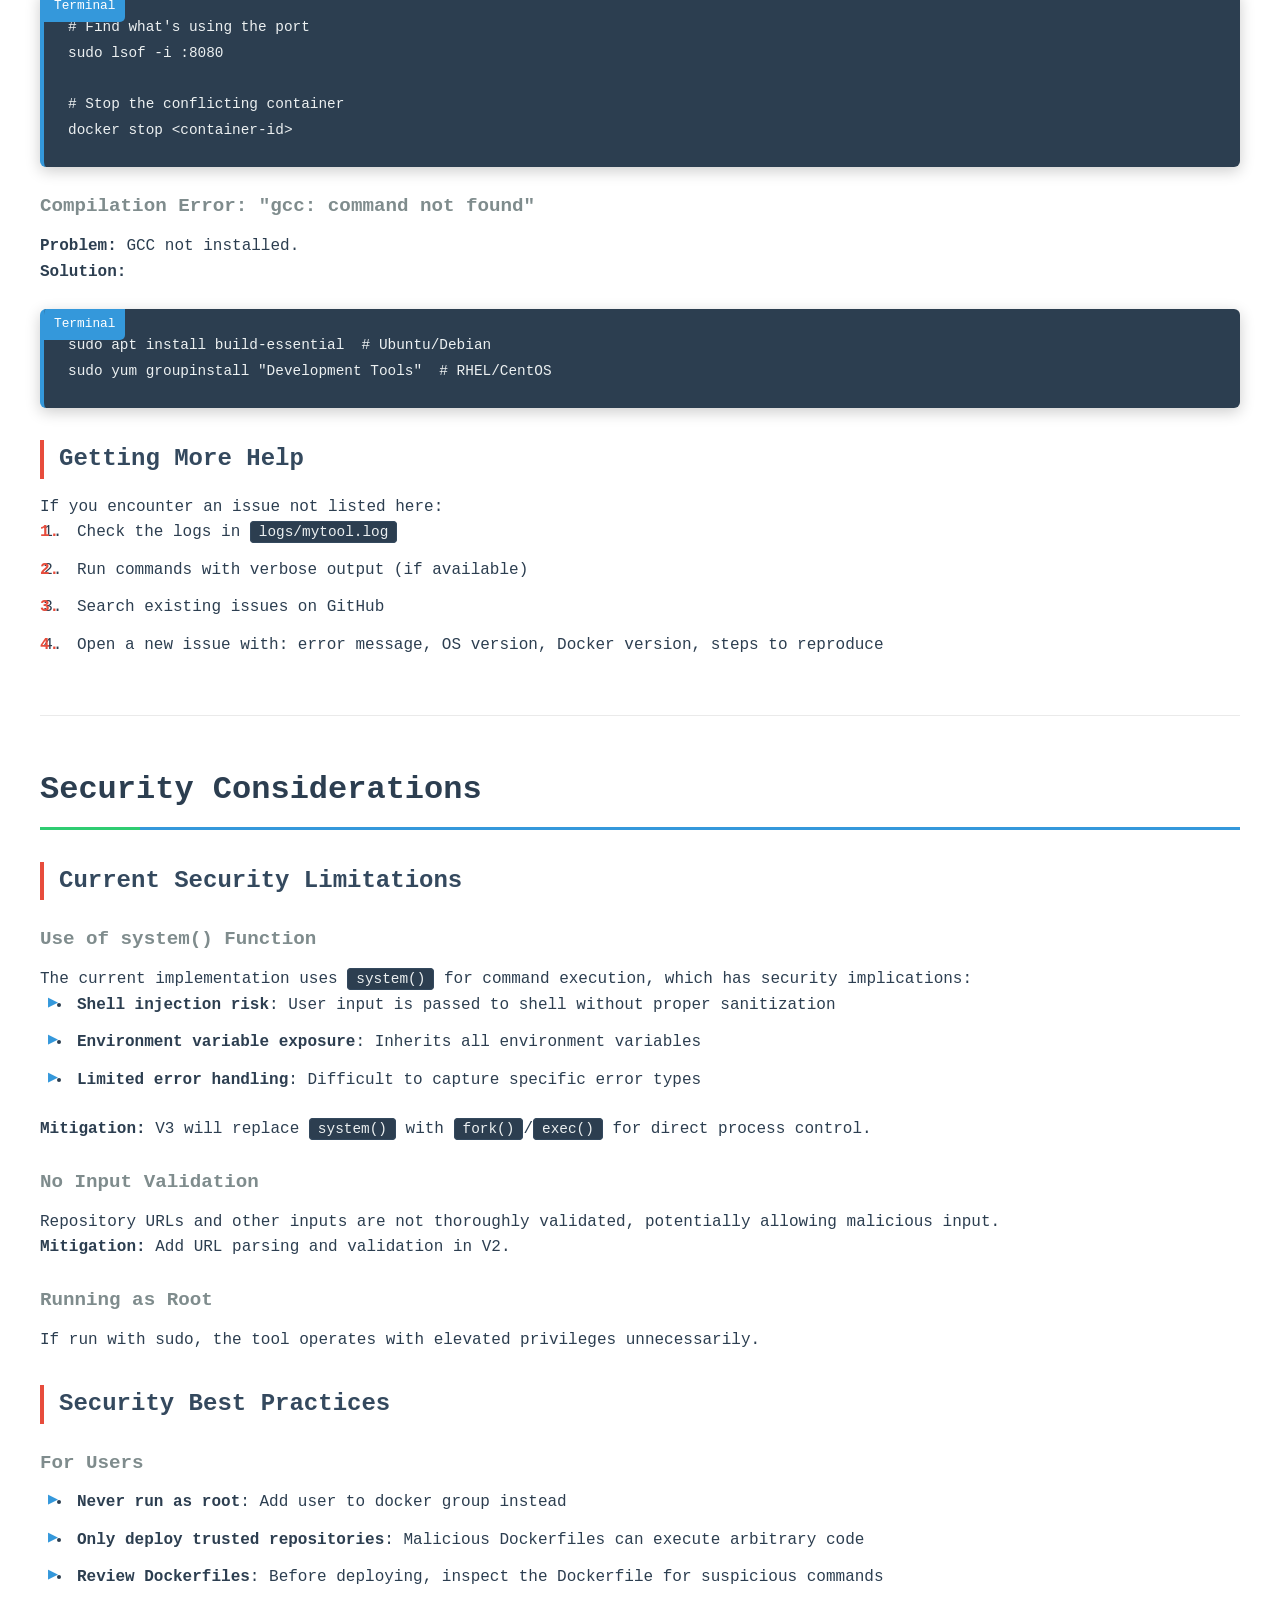
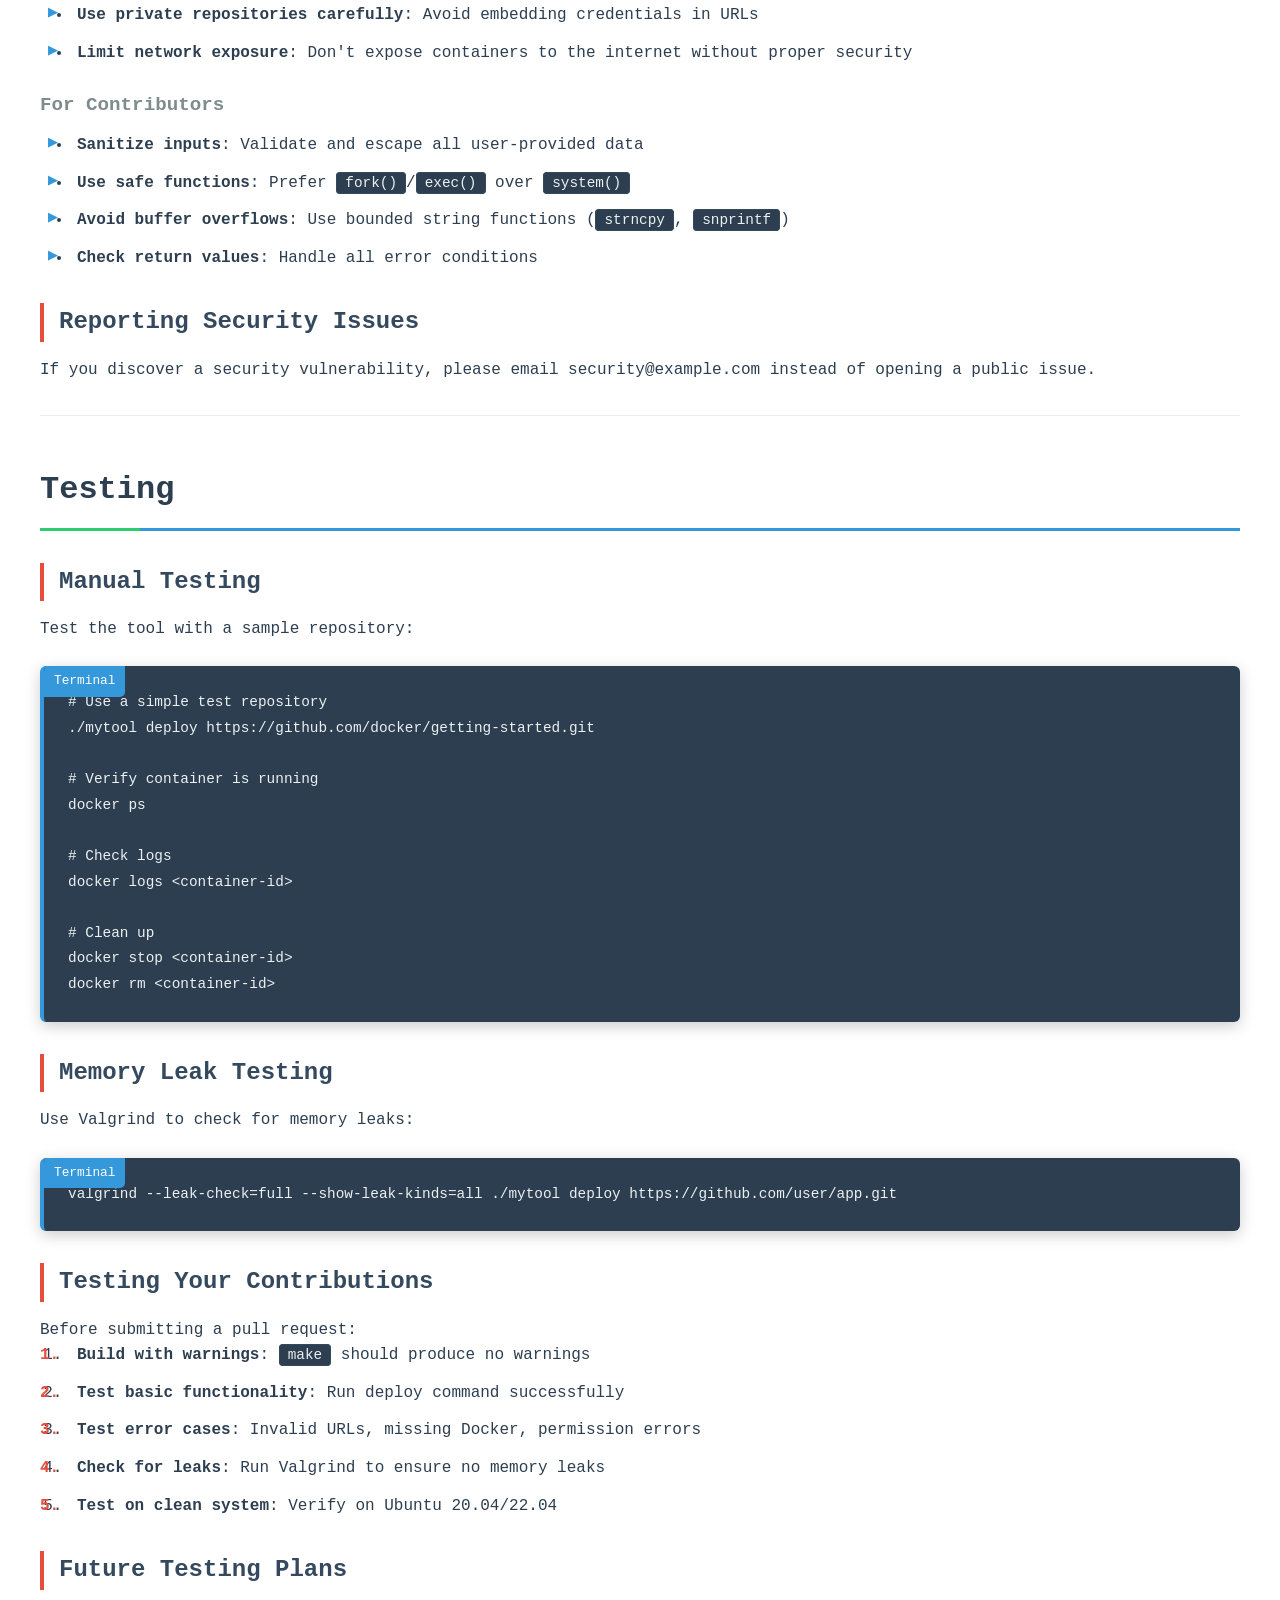
==== commit 687aa644: "updated basic doc page website" ====
--- a/web/index.html
+++ b/web/index.html
@@ -3,6 +3,9 @@
 <head>
     <meta charset="UTF-8">
     <meta name="viewport" content="width=device-width, initial-scale=1.0">
+    <meta name="description" content="A lightweight CLI tool for automating deployment of Dockerized applications from Git repositories on Linux systems">
+    <meta name="keywords" content="CLI, Docker, deployment, DevOps, C programming, Linux, infrastructure automation">
+    <meta name="author" content="Developer Infrastructure Tool Team">
     <title>Developer Infrastructure Tool - Documentation</title>
     <link rel="stylesheet" href="style.css">
 </head>
@@ -17,14 +20,23 @@
         <ul>
             <li><a href="#overview">Overview</a></li>
             <li><a href="#status">Project Status</a></li>
+            <li><a href="#quickstart">Quick Start</a></li>
             <li><a href="#features">Features</a></li>
+            <li><a href="#architecture">Architecture</a></li>
             <li><a href="#structure">Project Structure</a></li>
             <li><a href="#prerequisites">Prerequisites</a></li>
             <li><a href="#installation">Installation</a></li>
             <li><a href="#usage">Usage</a></li>
+            <li><a href="#examples">Examples</a></li>
+            <li><a href="#commands">Command Reference</a></li>
+            <li><a href="#troubleshooting">Troubleshooting</a></li>
+            <li><a href="#security">Security Considerations</a></li>
+            <li><a href="#testing">Testing</a></li>
             <li><a href="#philosophy">Development Philosophy</a></li>
+            <li><a href="#comparison">Comparison with Similar Tools</a></li>
             <li><a href="#limitations">Limitations</a></li>
             <li><a href="#roadmap">Roadmap</a></li>
+            <li><a href="#faq">FAQ</a></li>
             <li><a href="#contributing">Contributing</a></li>
             <li><a href="#license">License</a></li>
         </ul>
@@ -40,16 +52,39 @@
             <h2>Overview</h2>
             <p>This project provides a command-line interface for deploying containerized applications with minimal configuration. The tool automates common DevOps tasks: cloning repositories, building Docker images, running containers, and tracking deployment state.</p>
             <p>Built from scratch in C to understand low-level system interactions, process management, and infrastructure automation without relying on high-level frameworks.</p>
-        </section>
-
-        <section id="audience">
-            <h2>Target Audience</h2>
+            
+            <h3>Target Audience</h3>
             <ul>
                 <li>Linux users seeking lightweight deployment automation</li>
                 <li>DevOps beginners learning infrastructure concepts</li>
                 <li>Systems programming learners building practical tools</li>
                 <li>Students interested in real-world C applications</li>
             </ul>
+        </section>
+
+        <section id="quickstart">
+            <h2>Quick Start</h2>
+            <p>Get up and running in 5 minutes:</p>
+            
+            <h3>1. Install Dependencies</h3>
+            <pre><code># Ubuntu/Debian
+sudo apt update
+sudo apt install git gcc make docker.io
+
+# Start Docker
+sudo systemctl start docker
+sudo usermod -aG docker $USER  # Add yourself to docker group
+newgrp docker  # Activate group changes</code></pre>
+
+            <h3>2. Clone and Build</h3>
+            <pre><code>git clone https://github.com/yourusername/mytool.git
+cd mytool
+make</code></pre>
+
+            <h3>3. Run Your First Deployment</h3>
+            <pre><code>./mytool deploy https://github.com/user/sample-app.git</code></pre>
+
+            <p>That's it! The tool will clone the repository, build the Docker image, and start the container.</p>
         </section>
 
         <section id="features">
@@ -62,11 +97,11 @@
                 <li>Exit code handling and error reporting</li>
                 <li>Modular C project structure</li>
                 <li>Basic logging framework</li>
+                <li>Git repository cloning</li>
             </ul>
 
             <h3>Planned</h3>
             <ul>
-                <li>Git repository cloning and validation</li>
                 <li>Docker image building from Dockerfiles</li>
                 <li>Container lifecycle management (start, stop, restart)</li>
                 <li>Deployment state persistence (JSON-based)</li>
@@ -75,6 +110,44 @@
                 <li>CI/CD configuration templates</li>
                 <li>Remote deployment via SSH</li>
                 <li>Multi-container orchestration</li>
+            </ul>
+        </section>
+
+        <section id="architecture">
+            <h2>Architecture</h2>
+            
+            <h3>How It Works</h3>
+            <p>The tool follows a simple pipeline when you run a deployment:</p>
+            <pre>
+1. Parse CLI Arguments
+   ↓
+2. Validate Repository URL
+   ↓
+3. Clone Git Repository
+   ↓
+4. Detect Dockerfile
+   ↓
+5. Build Docker Image
+   ↓
+6. Run Container
+   ↓
+7. Save Deployment State
+   ↓
+8. Report Status
+            </pre>
+
+            <h3>Component Interaction</h3>
+            <p><strong>main.c</strong> → Entry point, parses arguments, routes commands</p>
+            <p><strong>deploy.c</strong> → Orchestrates deployment workflow, coordinates other modules</p>
+            <p><strong>utils.c</strong> → Executes system commands, handles errors, provides helper functions</p>
+            <p><strong>config.c</strong> → Manages configuration and state persistence (planned)</p>
+
+            <h3>Design Decisions</h3>
+            <ul>
+                <li><strong>No external dependencies</strong>: Uses only standard C library and POSIX APIs</li>
+                <li><strong>Shell-out approach</strong>: Leverages existing Git and Docker CLI tools rather than reimplementing their functionality</li>
+                <li><strong>Stateless by default</strong>: Each command is independent (state tracking planned for V2)</li>
+                <li><strong>JSON for state</strong>: Human-readable, widely supported format for deployment tracking</li>
             </ul>
         </section>
 
@@ -103,13 +176,21 @@
 
         <section id="prerequisites">
             <h2>Prerequisites</h2>
-            <ul>
-                <li>Linux operating system (Ubuntu 20.04+, Debian 11+, or similar)</li>
-                <li>GCC compiler (version 7.0 or higher)</li>
-                <li>Git (version 2.0+)</li>
-                <li>Docker (version 20.0+)</li>
-                <li>Make utility</li>
-            </ul>
+            <p>The following tools are required and here's why:</p>
+            
+            <h3>Operating System</h3>
+            <p><strong>Linux</strong> (Ubuntu 20.04+, Debian 11+, or similar) - The tool uses POSIX-specific APIs and assumes Linux-style directory structures and command availability.</p>
+
+            <h3>Build Tools</h3>
+            <p><strong>GCC</strong> (version 7.0+) - C compiler for building the source code. Clang also works.</p>
+            <p><strong>Make</strong> - Build automation tool for compiling the project with proper flags and dependencies.</p>
+
+            <h3>Runtime Dependencies</h3>
+            <p><strong>Git</strong> (version 2.0+) - Required for cloning repositories. The tool shells out to git commands.</p>
+            <p><strong>Docker</strong> (version 20.0+) - Container runtime for building images and running containers. Docker must be installed and the Docker daemon must be running.</p>
+
+            <h3>Optional</h3>
+            <p><strong>Valgrind</strong> - Memory leak detection for development and testing.</p>
         </section>
 
         <section id="installation">
@@ -127,6 +208,10 @@
             <h3>Manual Compilation</h3>
             <p>If Make is unavailable:</p>
             <pre><code>gcc -o mytool src/main.c src/utils.c src/deploy.c -Wall -Wextra</code></pre>
+
+            <h3>System-wide Installation (Optional)</h3>
+            <pre><code>sudo cp mytool /usr/local/bin/
+mytool --version  # Test installation</code></pre>
         </section>
 
         <section id="usage">
@@ -141,6 +226,249 @@
 
             <h3>Help</h3>
             <pre><code>./mytool --help</code></pre>
+        </section>
+
+        <section id="examples">
+            <h2>Examples</h2>
+            
+            <h3>Example 1: Deploy a Simple Web App</h3>
+            <pre><code># Deploy a Node.js app with Dockerfile in root
+./mytool deploy https://github.com/user/nodejs-app.git
+
+# The tool will:
+# 1. Clone the repository to /tmp/mytool-deployments/nodejs-app/
+# 2. Build Docker image tagged as 'nodejs-app:latest'
+# 3. Run container on default port (usually 80 or 8080)
+# 4. Display container ID and status</code></pre>
+
+            <h3>Example 2: Deploy with Custom Port (Planned for V2)</h3>
+            <pre><code># Expose container on port 3000
+./mytool deploy https://github.com/user/app.git --port 3000</code></pre>
+
+            <h3>Example 3: Deploy with Custom Name (Planned for V2)</h3>
+            <pre><code># Give deployment a memorable name
+./mytool deploy https://github.com/user/app.git --name my-production-app</code></pre>
+
+            <h3>Example 4: List Active Deployments (Planned for V2)</h3>
+            <pre><code># Show all running deployments
+./mytool list
+
+# Output:
+# NAME                  STATUS    PORT    IMAGE
+# my-production-app     running   8080    app:latest
+# api-server            running   3000    api:latest</code></pre>
+
+            <h3>Example 5: Stop a Deployment (Planned for V2)</h3>
+            <pre><code># Stop and remove a deployment
+./mytool stop my-production-app</code></pre>
+
+            <h3>Example 6: View Deployment Logs (Planned for V2)</h3>
+            <pre><code># Tail logs from a deployment
+./mytool logs my-production-app --follow</code></pre>
+        </section>
+
+        <section id="commands">
+            <h2>Command Reference</h2>
+            
+            <h3>Current Commands</h3>
+            
+            <h4>deploy</h4>
+            <p>Deploy an application from a Git repository.</p>
+            <pre><code>./mytool deploy &lt;repository-url&gt;</code></pre>
+            <p><strong>Arguments:</strong></p>
+            <ul>
+                <li><code>&lt;repository-url&gt;</code> - HTTPS or SSH Git repository URL</li>
+            </ul>
+            <p><strong>Exit Codes:</strong></p>
+            <ul>
+                <li>0 - Success</li>
+                <li>1 - General error</li>
+                <li>2 - Git clone failed</li>
+                <li>3 - Docker build failed</li>
+            </ul>
+
+            <h4>--version</h4>
+            <p>Display version information.</p>
+            <pre><code>./mytool --version</code></pre>
+
+            <h4>--help</h4>
+            <p>Display help information.</p>
+            <pre><code>./mytool --help</code></pre>
+
+            <h3>Planned Commands (V2+)</h3>
+            
+            <h4>list</h4>
+            <p>List all deployments and their status.</p>
+            <pre><code>./mytool list [--all]</code></pre>
+
+            <h4>stop</h4>
+            <p>Stop a running deployment.</p>
+            <pre><code>./mytool stop &lt;deployment-name&gt;</code></pre>
+
+            <h4>restart</h4>
+            <p>Restart a deployment.</p>
+            <pre><code>./mytool restart &lt;deployment-name&gt;</code></pre>
+
+            <h4>logs</h4>
+            <p>View deployment logs.</p>
+            <pre><code>./mytool logs &lt;deployment-name&gt; [--follow]</code></pre>
+
+            <h4>rollback</h4>
+            <p>Roll back to a previous deployment version.</p>
+            <pre><code>./mytool rollback &lt;deployment-name&gt;</code></pre>
+        </section>
+
+        <section id="troubleshooting">
+            <h2>Troubleshooting</h2>
+            
+            <h3>Common Issues</h3>
+
+            <h4>Error: "Docker daemon not running"</h4>
+            <p><strong>Problem:</strong> Docker service is not started.</p>
+            <p><strong>Solution:</strong></p>
+            <pre><code>sudo systemctl start docker
+sudo systemctl enable docker  # Start on boot</code></pre>
+
+            <h4>Error: "Permission denied" when accessing Docker</h4>
+            <p><strong>Problem:</strong> User not in docker group.</p>
+            <p><strong>Solution:</strong></p>
+            <pre><code>sudo usermod -aG docker $USER
+newgrp docker  # Or log out and back in</code></pre>
+
+            <h4>Error: "Git clone failed: Authentication required"</h4>
+            <p><strong>Problem:</strong> Trying to clone private repository without credentials.</p>
+            <p><strong>Solution:</strong></p>
+            <ul>
+                <li>Use HTTPS with access token: <code>https://token@github.com/user/repo.git</code></li>
+                <li>Use SSH URL with configured SSH keys: <code>git@github.com:user/repo.git</code></li>
+                <li>Configure Git credentials helper</li>
+            </ul>
+
+            <h4>Error: "No Dockerfile found"</h4>
+            <p><strong>Problem:</strong> Repository doesn't contain a Dockerfile.</p>
+            <p><strong>Solution:</strong></p>
+            <ul>
+                <li>Ensure repository has a <code>Dockerfile</code> in the root directory</li>
+                <li>Check file name is exactly "Dockerfile" (case-sensitive)</li>
+            </ul>
+
+            <h4>Error: "Build failed" or "docker build" errors</h4>
+            <p><strong>Problem:</strong> Dockerfile has syntax errors or build dependencies missing.</p>
+            <p><strong>Solution:</strong></p>
+            <ul>
+                <li>Test Dockerfile manually: <code>docker build -t test .</code></li>
+                <li>Check Docker build logs for specific errors</li>
+                <li>Verify base image exists and is accessible</li>
+            </ul>
+
+            <h4>Error: "Port already in use"</h4>
+            <p><strong>Problem:</strong> Another container or process is using the port.</p>
+            <p><strong>Solution:</strong></p>
+            <pre><code># Find what's using the port
+sudo lsof -i :8080
+
+# Stop the conflicting container
+docker stop &lt;container-id&gt;</code></pre>
+
+            <h4>Compilation Error: "gcc: command not found"</h4>
+            <p><strong>Problem:</strong> GCC not installed.</p>
+            <p><strong>Solution:</strong></p>
+            <pre><code>sudo apt install build-essential  # Ubuntu/Debian
+sudo yum groupinstall "Development Tools"  # RHEL/CentOS</code></pre>
+
+            <h3>Getting More Help</h3>
+            <p>If you encounter an issue not listed here:</p>
+            <ol>
+                <li>Check the logs in <code>logs/mytool.log</code></li>
+                <li>Run commands with verbose output (if available)</li>
+                <li>Search existing issues on GitHub</li>
+                <li>Open a new issue with: error message, OS version, Docker version, steps to reproduce</li>
+            </ol>
+        </section>
+
+        <section id="security">
+            <h2>Security Considerations</h2>
+            
+            <h3>Current Security Limitations</h3>
+            
+            <h4>Use of system() Function</h4>
+            <p>The current implementation uses <code>system()</code> for command execution, which has security implications:</p>
+            <ul>
+                <li><strong>Shell injection risk</strong>: User input is passed to shell without proper sanitization</li>
+                <li><strong>Environment variable exposure</strong>: Inherits all environment variables</li>
+                <li><strong>Limited error handling</strong>: Difficult to capture specific error types</li>
+            </ul>
+            <p><strong>Mitigation:</strong> V3 will replace <code>system()</code> with <code>fork()</code>/<code>exec()</code> for direct process control.</p>
+
+            <h4>No Input Validation</h4>
+            <p>Repository URLs and other inputs are not thoroughly validated, potentially allowing malicious input.</p>
+            <p><strong>Mitigation:</strong> Add URL parsing and validation in V2.</p>
+
+            <h4>Running as Root</h4>
+            <p>If run with sudo, the tool operates with elevated privileges unnecessarily.</p>
+
+            <h3>Security Best Practices</h3>
+            
+            <h4>For Users</h4>
+            <ul>
+                <li><strong>Never run as root</strong>: Add user to docker group instead</li>
+                <li><strong>Only deploy trusted repositories</strong>: Malicious Dockerfiles can execute arbitrary code</li>
+                <li><strong>Review Dockerfiles</strong>: Before deploying, inspect the Dockerfile for suspicious commands</li>
+                <li><strong>Use private repositories carefully</strong>: Avoid embedding credentials in URLs</li>
+                <li><strong>Limit network exposure</strong>: Don't expose containers to the internet without proper security</li>
+            </ul>
+
+            <h4>For Contributors</h4>
+            <ul>
+                <li><strong>Sanitize inputs</strong>: Validate and escape all user-provided data</li>
+                <li><strong>Use safe functions</strong>: Prefer <code>fork()</code>/<code>exec()</code> over <code>system()</code></li>
+                <li><strong>Avoid buffer overflows</strong>: Use bounded string functions (<code>strncpy</code>, <code>snprintf</code>)</li>
+                <li><strong>Check return values</strong>: Handle all error conditions</li>
+            </ul>
+
+            <h3>Reporting Security Issues</h3>
+            <p>If you discover a security vulnerability, please email security@example.com instead of opening a public issue.</p>
+        </section>
+
+        <section id="testing">
+            <h2>Testing</h2>
+            
+            <h3>Manual Testing</h3>
+            <p>Test the tool with a sample repository:</p>
+            <pre><code># Use a simple test repository
+./mytool deploy https://github.com/docker/getting-started.git
+
+# Verify container is running
+docker ps
+
+# Check logs
+docker logs &lt;container-id&gt;
+
+# Clean up
+docker stop &lt;container-id&gt;
+docker rm &lt;container-id&gt;</code></pre>
+
+            <h3>Memory Leak Testing</h3>
+            <p>Use Valgrind to check for memory leaks:</p>
+            <pre><code>valgrind --leak-check=full --show-leak-kinds=all ./mytool deploy https://github.com/user/app.git</code></pre>
+
+            <h3>Testing Your Contributions</h3>
+            <p>Before submitting a pull request:</p>
+            <ol>
+                <li><strong>Build with warnings</strong>: <code>make</code> should produce no warnings</li>
+                <li><strong>Test basic functionality</strong>: Run deploy command successfully</li>
+                <li><strong>Test error cases</strong>: Invalid URLs, missing Docker, permission errors</li>
+                <li><strong>Check for leaks</strong>: Run Valgrind to ensure no memory leaks</li>
+                <li><strong>Test on clean system</strong>: Verify on Ubuntu 20.04/22.04</li>
+            </ol>
+
+            <h3>Future Testing Plans</h3>
+            <ul>
+                <li>Unit tests for core functions</li>
+                <li>Integration tests with Docker containers</li>
+                <li>CI/CD pipeline with automated testing</li>
+                <li>Test coverage reporting</li>
+            </ul>
         </section>
 
         <section id="philosophy">
@@ -161,6 +489,105 @@
 
             <h3>Linux-First Approach</h3>
             <p>The tool is designed for Linux environments where Docker and Git are standard. This focus allows deep integration with Linux-specific features without cross-platform complexity.</p>
+
+            <h3>Learning-Oriented Design</h3>
+            <p>Every design decision prioritizes learning opportunities:</p>
+            <ul>
+                <li>Start simple, add complexity incrementally</li>
+                <li>Document why, not just what</li>
+                <li>Make the codebase approachable for beginners</li>
+                <li>Provide clear upgrade paths (V1 → V2 → V3)</li>
+            </ul>
+        </section>
+
+        <section id="comparison">
+            <h2>Comparison with Similar Tools</h2>
+            
+            <table border="1" cellpadding="10" cellspacing="0">
+                <thead>
+                    <tr>
+                        <th>Feature</th>
+                        <th>mytool</th>
+                        <th>docker-compose</th>
+                        <th>Ansible</th>
+                        <th>Bash Scripts</th>
+                    </tr>
+                </thead>
+                <tbody>
+                    <tr>
+                        <td><strong>Language</strong></td>
+                        <td>C</td>
+                        <td>Python</td>
+                        <td>Python</td>
+                        <td>Bash</td>
+                    </tr>
+                    <tr>
+                        <td><strong>Configuration</strong></td>
+                        <td>Minimal/None</td>
+                        <td>YAML</td>
+                        <td>YAML</td>
+                        <td>Code</td>
+                    </tr>
+                    <tr>
+                        <td><strong>Learning Curve</strong></td>
+                        <td>Easy</td>
+                        <td>Moderate</td>
+                        <td>Steep</td>
+                        <td>Easy</td>
+                    </tr>
+                    <tr>
+                        <td><strong>Multi-container</strong></td>
+                        <td>Planned (V3)</td>
+                        <td>Yes</td>
+                        <td>Yes</td>
+                        <td>Manual</td>
+                    </tr>
+                    <tr>
+                        <td><strong>Remote Deployment</strong></td>
+                        <td>Planned (V3)</td>
+                        <td>No</td>
+                        <td>Yes</td>
+                        <td>Yes (SSH)</td>
+                    </tr>
+                    <tr>
+                        <td><strong>State Management</strong></td>
+                        <td>Planned (V2)</td>
+                        <td>Yes</td>
+                        <td>Yes</td>
+                        <td>Manual</td>
+                    </tr>
+                    <tr>
+                        <td><strong>Production Ready</strong></td>
+                        <td>No</td>
+                        <td>Yes</td>
+                        <td>Yes</td>
+                        <td>Depends</td>
+                    </tr>
+                    <tr>
+                        <td><strong>Best For</strong></td>
+                        <td>Learning, simple deployments</td>
+                        <td>Multi-container apps</td>
+                        <td>Enterprise infrastructure</td>
+                        <td>Quick automation</td>
+                    </tr>
+                </tbody>
+            </table>
+
+            <h3>When to Use mytool</h3>
+            <ul>
+                <li>You're learning DevOps and want to understand the fundamentals</li>
+                <li>You need a lightweight solution for personal projects</li>
+                <li>You want to understand what tools like docker-compose do under the hood</li>
+                <li>You're learning C and systems programming</li>
+            </ul>
+
+            <h3>When to Use Alternatives</h3>
+            <ul>
+                <li><strong>docker-compose</strong>: For production multi-container applications with complex networking</li>
+                <li><strong>Ansible</strong>: For managing infrastructure at scale across multiple servers</li>
+                <li><strong>Bash scripts</strong>: For quick, one-off automation tasks</li>
+                <li><strong>Kubernetes</strong>: For container orchestration in production environments</li>
+            </ul>
         </section>
 
         <section id="limitations">
@@ -168,17 +595,20 @@
             <ul>
                 <li><strong>Early Development</strong>: Core features still under implementation</li>
                 <li><strong>Local Deployment Only</strong>: No remote server or cloud support yet</li>
+                <li><strong>Single Container</strong>: No multi-container orchestration</li>
                 <li><strong>No Kubernetes</strong>: Single-host Docker deployments only</li>
                 <li><strong>Limited Error Recovery</strong>: Basic error handling without sophisticated rollback</li>
                 <li><strong>Security</strong>: Uses <code>system()</code> which has security implications</li>
                 <li><strong>Not Production-Ready</strong>: Suitable for learning and experimentation only</li>
+                <li><strong>No Configuration File</strong>: All configuration via CLI arguments</li>
+                <li><strong>No Monitoring</strong>: No built-in health checks or monitoring</li>
             </ul>
         </section>
 
         <section id="roadmap">
             <h2>Roadmap</h2>
             
-            <h3>V1 (Current)</h3>
+            <h3>V1 (Current - Q1 2025)</h3>
             <ul>
                 <li>[x] CLI argument parser</li>
                 <li>[x] Command execution framework</li>
@@ -187,66 +617,43 @@
                 <li>[ ] Container run/stop commands</li>
             </ul>
 
-            <h3>V2</h3>
+            <h3>V2 (Q2 2025)</h3>
             <ul>
                 <li>[ ] Deployment state persistence</li>
                 <li>[ ] Structured logging</li>
                 <li>[ ] Configuration file support</li>
                 <li>[ ] Environment variable management</li>
                 <li>[ ] Basic rollback functionality</li>
-            </ul>
-
-            <h3>V3</h3>
+                <li>[ ] List/status commands</li>
+            </ul>
+
+            <h3>V3 (Q3-Q4 2025)</h3>
             <ul>
                 <li>[ ] SSH-based remote deployment</li>
                 <li>[ ] Multi-container applications</li>
                 <li>[ ] Health check integration</li>
                 <li>[ ] CI/CD template generation</li>
                 <li>[ ] Replace <code>system()</code> with <code>fork()</code>/<code>exec()</code></li>
-            </ul>
-        </section>
-
-        <section id="contributing">
-            <h2>Contributing</h2>
-            <p>Contributions are welcome. This is a learning project, so beginner-friendly contributions are encouraged.</p>
-            
-            <h3>How to Contribute</h3>
-            <ol>
-                <li>Fork the repository</li>
-                <li>Create a feature branch (<code>git checkout -b feature/new-feature</code>)</li>
-                <li>Make your changes with clear commit messages</li>
-                <li>Test thoroughly on Linux</li>
-                <li>Submit a pull request with description of changes</li>
-            </ol>
-
-            <h3>Coding Standards</h3>
-            <ul>
-                <li>Follow Linux kernel coding style</li>
-                <li>Use meaningful variable names</li>
-                <li>Comment complex logic</li>
-                <li>Handle errors explicitly</li>
-                <li>Avoid memory leaks (use <code>valgrind</code> for testing)</li>
-            </ul>
-        </section>
-
-        <section id="license">
-            <h2>License</h2>
-            <p>MIT License</p>
-            <p>Copyright (c) 2024</p>
-            <p>Permission is hereby granted, free of charge, to any person obtaining a copy of this software and associated documentation files (the "Software"), to deal in the Software without restriction, including without limitation the rights to use, copy, modify, merge, publish, distribute, sublicense, and/or sell copies of the Software, and to permit persons to whom the Software is furnished to do so, subject to the following conditions:</p>
-            <p>The above copyright notice and this permission notice shall be included in all copies or substantial portions of the Software.</p>
-            <p>THE SOFTWARE IS PROVIDED "AS IS", WITHOUT WARRANTY OF ANY KIND, EXPRESS OR IMPLIED, INCLUDING BUT NOT LIMITED TO THE WARRANTIES OF MERCHANTABILITY, FITNESS FOR A PARTICULAR PURPOSE AND NONINFRINGEMENT. IN NO EVENT SHALL THE AUTHORS OR COPYRIGHT HOLDERS BE LIABLE FOR ANY CLAIM, DAMAGES OR OTHER LIABILITY, WHETHER IN AN ACTION OF CONTRACT, TORT OR OTHERWISE, ARISING FROM, OUT OF OR IN CONNECTION WITH THE SOFTWARE OR THE USE OR OTHER DEALINGS IN THE SOFTWARE.</p>
-        </section>
-
-        <section id="contact">
-            <h2>Contact</h2>
-            <p>For questions or suggestions, open an issue on GitHub.</p>
-        </section>
-    </main>
-
-    <footer>
-        <p>Documentation generated from README.md | Last updated: 2024</p>
-    </footer>
-</body>
-</html>
-```+                <li>[ ] Container networking configuration</li>
+            </ul>
+
+            <h3>Future Considerations</h3>
+            <ul>
+                <li>Plugin system for extensibility</li>
+                <li>Web UI for deployment management</li>
+                <li>Integration with CI/CD platforms</li>
+                <li>Support for other container runtimes (Podman)</li>
+            </ul>
+        </section>
+
+        <section id="faq">
+            <h2>Frequently Asked Questions</h2>
+
+            <h3>Why build this when docker-compose exists?</h3>
+            <p>This is primarily a learning project. The goal is to understand how deployment automation works at a low level, not to replace production-ready tools. Building from scratch in C provides insights into systems programming, process management, and DevOps fundamentals that using existing tools wouldn't provide.</p>
+
+            <h3>Can I use this in production?</h3>
+            <p>No. This tool is in early development and not suitable for production use. It lacks proper error handling, security features, and testing. For production deployments, use established tools like docker-compose, Kubernetes, or Ansible.</p>
+
+            <h3>What happens if a deployment fails?</h3>
+            <p>Currently, the tool reports the error and exits. It does not automatically clean up
--- a/web/style.css
+++ b/web/style.css
@@ -1,6 +1,6 @@
-/* style.css - Professional Documentation Page */
-
-/* Base styles and reset */
+/* style.css - Professional Documentation Page (Enhanced) */
+
+/* ===== BASE STYLES ===== */
 * {
     margin: 0;
     padding: 0;
@@ -10,151 +10,227 @@
 body {
     font-family: 'Courier New', 'Monaco', 'Consolas', monospace;
     line-height: 1.6;
-    color: #333;
-    background-color: #f8f8f8;
+    color: #2c3e50;
+    background: linear-gradient(135deg, #f5f7fa 0%, #c3cfe2 100%);
+    min-height: 100vh;
+}
+
+.container {
     max-width: 1200px;
     margin: 0 auto;
     padding: 20px;
-    border-left: 1px solid #ddd;
-    border-right: 1px solid #ddd;
-    background-image: linear-gradient(to bottom, #fff 0%, #f8f8f8 100%);
-}
-
-/* Header */
+}
+
+/* ===== HEADER ===== */
 header {
-    border-bottom: 3px double #333;
-    padding-bottom: 20px;
-    margin-bottom: 30px;
-    background: linear-gradient(to right, #f0f0f0 0%, #fff 100%);
-    padding: 30px 20px;
-    border-radius: 5px;
-    box-shadow: 0 2px 4px rgba(0,0,0,0.1);
+    background: linear-gradient(135deg, #1a2980 0%, #26d0ce 100%);
+    color: white;
+    padding: 2rem 0;
+    margin-bottom: 2rem;
+    border-radius: 10px;
+    box-shadow: 0 4px 20px rgba(0,0,0,0.2);
+    position: relative;
+    overflow: hidden;
+}
+
+header::before {
+    content: "";
+    position: absolute;
+    top: 0;
+    left: 0;
+    right: 0;
+    height: 4px;
+    background: linear-gradient(90deg, #ff7e5f, #feb47b, #86a8e7, #91eae4);
+    z-index: 1;
+}
+
+header .container {
+    position: relative;
+    z-index: 2;
 }
 
 header h1 {
-    font-size: 2.5em;
+    font-size: 2.8rem;
+    font-weight: bold;
+    margin-bottom: 0.5rem;
+    text-shadow: 2px 2px 4px rgba(0,0,0,0.3);
+    letter-spacing: -0.5px;
+    color: #fff;
+}
+
+header p {
+    font-size: 1.2rem;
+    opacity: 0.9;
+    max-width: 800px;
+    margin: 0 auto;
+    color: #e0f7ff;
+}
+
+/* ===== NAVIGATION ===== */
+nav {
+    background: #fff;
+    border-radius: 8px;
+    padding: 1.5rem;
+    margin-bottom: 2rem;
+    box-shadow: 0 2px 15px rgba(0,0,0,0.1);
+    border-left: 5px solid #3498db;
+}
+
+nav h2 {
     color: #2c3e50;
-    text-shadow: 1px 1px 1px #ccc;
-    letter-spacing: -1px;
-    border-bottom: 1px solid #3498db;
-    padding-bottom: 10px;
+    font-size: 1.5rem;
+    margin-bottom: 1rem;
+    padding-bottom: 0.5rem;
+    border-bottom: 2px solid #3498db;
     display: inline-block;
-}
-
-header p {
-    font-size: 1.1em;
-    color: #555;
-    margin-top: 10px;
-    font-style: italic;
-}
-
-/* Navigation */
-nav {
-    background-color: #2c3e50;
-    color: white;
-    padding: 20px;
-    border-radius: 5px;
-    margin-bottom: 30px;
-    box-shadow: 0 2px 5px rgba(0,0,0,0.2);
-}
-
-nav h2 {
-    color: #3498db;
-    border-bottom: 1px solid #3498db;
-    padding-bottom: 10px;
-    margin-bottom: 15px;
-    font-size: 1.3em;
 }
 
 nav ul {
     list-style-type: none;
     display: grid;
-    grid-template-columns: repeat(auto-fill, minmax(200px, 1fr));
-    gap: 10px;
+    grid-template-columns: repeat(auto-fill, minmax(220px, 1fr));
+    gap: 12px;
+    margin-top: 1rem;
 }
 
 nav li {
-    margin: 5px 0;
+    margin: 0;
 }
 
 nav a {
-    color: #ecf0f1;
+    display: block;
+    padding: 10px 15px;
+    background: #f8f9fa;
+    color: #2c3e50;
     text-decoration: none;
-    padding: 5px 10px;
-    display: block;
-    border-left: 3px solid transparent;
+    border-radius: 5px;
+    border-left: 4px solid transparent;
     transition: all 0.3s ease;
+    font-size: 0.95rem;
 }
 
 nav a:hover {
-    background-color: #34495e;
-    border-left: 3px solid #3498db;
-    color: #3498db;
-}
-
-/* Main content */
+    background: #3498db;
+    color: white;
+    border-left-color: #2980b9;
+    transform: translateX(5px);
+    box-shadow: 0 3px 10px rgba(52, 152, 219, 0.3);
+}
+
+/* ===== MAIN CONTENT ===== */
 main {
-    background-color: white;
-    padding: 30px;
-    border-radius: 5px;
-    box-shadow: 0 2px 10px rgba(0,0,0,0.1);
-    border: 1px solid #ddd;
-}
-
+    background: white;
+    border-radius: 10px;
+    padding: 2.5rem;
+    box-shadow: 0 5px 25px rgba(0,0,0,0.1);
+    margin-bottom: 2rem;
+    position: relative;
+}
+
+main::before {
+    content: "";
+    position: absolute;
+    top: 0;
+    left: 0;
+    right: 0;
+    height: 5px;
+    background: linear-gradient(90deg, #3498db, #2ecc71, #e74c3c, #9b59b6);
+    border-radius: 10px 10px 0 0;
+}
+
+/* ===== SECTIONS ===== */
 section {
-    margin-bottom: 40px;
-    padding-bottom: 30px;
-    border-bottom: 1px dashed #ddd;
+    margin-bottom: 3rem;
+    padding-bottom: 2rem;
+    border-bottom: 1px solid #eaeaea;
+    position: relative;
 }
 
 section:last-of-type {
     border-bottom: none;
+    margin-bottom: 0;
+    padding-bottom: 0;
 }
 
 section h2 {
     color: #2c3e50;
-    font-size: 1.8em;
-    margin-bottom: 20px;
-    padding-bottom: 10px;
-    border-bottom: 2px solid #3498db;
-    background: linear-gradient(to right, #f8f9fa 0%, #fff 100%);
-    padding: 10px 15px;
-    border-radius: 3px;
+    font-size: 2rem;
+    margin-bottom: 1.5rem;
+    padding-bottom: 0.75rem;
+    border-bottom: 3px solid #3498db;
+    position: relative;
+}
+
+section h2::after {
+    content: "";
+    position: absolute;
+    bottom: -3px;
+    left: 0;
+    width: 100px;
+    height: 3px;
+    background: #2ecc71;
 }
 
 section h3 {
     color: #34495e;
-    font-size: 1.4em;
-    margin: 25px 0 15px 0;
-    padding-left: 10px;
-    border-left: 4px solid #3498db;
+    font-size: 1.5rem;
+    margin: 2rem 0 1rem 0;
+    padding-left: 15px;
+    border-left: 4px solid #e74c3c;
 }
 
 section h4 {
     color: #7f8c8d;
-    font-size: 1.2em;
-    margin: 20px 0 10px 0;
-}
-
-/* Lists */
+    font-size: 1.2rem;
+    margin: 1.5rem 0 0.75rem 0;
+    font-weight: bold;
+}
+
+/* ===== CONTENT BOXES ===== */
+.content-box {
+    background: #f8f9fa;
+    border-radius: 8px;
+    padding: 1.5rem;
+    margin: 1.5rem 0;
+    border-left: 4px solid #3498db;
+    box-shadow: 0 2px 10px rgba(0,0,0,0.05);
+}
+
+.warning-box {
+    background: #fff8e1;
+    border-left-color: #ffc107;
+    padding: 1rem;
+    margin: 1rem 0;
+    border-radius: 5px;
+}
+
+.note-box {
+    background: #e8f4fc;
+    border-left-color: #2196f3;
+    padding: 1rem;
+    margin: 1rem 0;
+    border-radius: 5px;
+}
+
+/* ===== LISTS ===== */
 ul, ol {
-    margin-left: 30px;
-    margin-bottom: 20px;
+    margin-left: 2rem;
+    margin-bottom: 1.5rem;
 }
 
 li {
-    margin-bottom: 8px;
+    margin-bottom: 0.75rem;
+    padding-left: 5px;
     position: relative;
-    padding-left: 5px;
-}
-
-ul li:before {
-    content: "■";
+}
+
+ul li::before {
+    content: "▶";
     color: #3498db;
+    position: absolute;
+    left: -1.5rem;
+    top: 0;
     font-size: 0.8em;
-    position: absolute;
-    left: -20px;
-    top: 2px;
 }
 
 ol {
@@ -165,232 +241,369 @@
     counter-increment: item;
 }
 
-ol li:before {
-    content: counter(item) ". ";
-    color: #3498db;
+ol li::before {
+    content: counter(item) ".";
+    color: #e74c3c;
     font-weight: bold;
     position: absolute;
-    left: -20px;
-}
-
-/* Code blocks */
+    left: -2rem;
+    top: 0;
+}
+
+/* ===== CODE BLOCKS ===== */
 pre, code {
-    font-family: 'Courier New', monospace;
-    background-color: #2c3e50;
+    font-family: 'Monaco', 'Consolas', 'Courier New', monospace;
+    border-radius: 6px;
+}
+
+code {
+    background: #2c3e50;
     color: #ecf0f1;
+    padding: 2px 8px;
     border-radius: 4px;
-    padding: 2px 6px;
+    font-size: 0.9em;
+    border: 1px solid #34495e;
 }
 
 pre {
-    padding: 15px;
-    margin: 20px 0;
+    background: #2c3e50;
+    color: #ecf0f1;
+    padding: 1.5rem;
+    margin: 1.5rem 0;
     overflow-x: auto;
     border-left: 4px solid #3498db;
-    box-shadow: inset 0 0 10px rgba(0,0,0,0.3);
-    line-height: 1.4;
-}
-
-code {
-    font-size: 0.9em;
-    padding: 2px 6px;
+    box-shadow: 0 4px 15px rgba(0,0,0,0.2);
+    position: relative;
+}
+
+pre::before {
+    content: "Terminal";
+    position: absolute;
+    top: 0;
+    left: 0;
+    background: #3498db;
+    color: white;
+    padding: 5px 10px;
+    font-size: 0.8rem;
+    border-radius: 0 0 5px 0;
 }
 
 pre code {
-    background-color: transparent;
+    background: transparent;
     padding: 0;
-}
-
-/* Project structure display */
-pre#structure-display {
-    background-color: #f5f5f5;
-    color: #333;
-    border: 1px solid #ddd;
-    font-size: 0.9em;
-    line-height: 1.5;
-    white-space: pre-wrap;
-    word-wrap: break-word;
-}
-
-/* Status indicators */
-[data-status="complete"] {
-    color: #27ae60;
-}
-
-[data-status="in-progress"] {
-    color: #f39c12;
-}
-
-[data-status="planned"] {
+    border: none;
+    color: inherit;
+}
+
+/* ===== TABLES ===== */
+table {
+    width: 100%;
+    border-collapse: collapse;
+    margin: 2rem 0;
+    box-shadow: 0 2px 10px rgba(0,0,0,0.1);
+    border-radius: 8px;
+    overflow: hidden;
+}
+
+th {
+    background: #3498db;
+    color: white;
+    padding: 1rem;
+    text-align: left;
+    font-weight: bold;
+}
+
+td {
+    padding: 1rem;
+    border-bottom: 1px solid #eee;
+    background: white;
+}
+
+tr:nth-child(even) td {
+    background: #f8f9fa;
+}
+
+tr:hover td {
+    background: #e3f2fd;
+}
+
+/* ===== ROADMAP STYLES ===== */
+.roadmap-item {
+    padding: 1rem;
+    margin-bottom: 0.75rem;
+    border-radius: 6px;
+    border-left: 4px solid;
+    background: #f8f9fa;
+}
+
+.roadmap-item.completed {
+    border-left-color: #2ecc71;
+    background: #e8f8ef;
+}
+
+.roadmap-item.in-progress {
+    border-left-color: #f39c12;
+    background: #fef9e7;
+}
+
+.roadmap-item.planned {
+    border-left-color: #95a5a6;
+    background: #f4f6f6;
+}
+
+/* ===== COMMAND REFERENCE ===== */
+.command-group {
+    background: #f8f9fa;
+    border-radius: 8px;
+    padding: 1.5rem;
+    margin: 1.5rem 0;
+    border: 1px solid #eaeaea;
+}
+
+.command-group h4 {
+    color: #2c3e50;
+    margin-top: 0;
+    font-size: 1.1rem;
+}
+
+.command-desc {
+    color: #666;
+    font-size: 0.95rem;
+    margin: 0.5rem 0 1rem 0;
+}
+
+/* ===== SECURITY SECTION ===== */
+.security-warning {
+    background: #fff3cd;
+    border: 2px solid #ffc107;
+    border-left: 6px solid #ffc107;
+    padding: 1.5rem;
+    margin: 1.5rem 0;
+    border-radius: 8px;
+}
+
+.security-warning h4 {
+    color: #856404;
+    margin-top: 0;
+}
+
+.security-tip {
+    background: #d4edda;
+    border: 1px solid #c3e6cb;
+    padding: 1rem;
+    margin: 1rem 0;
+    border-radius: 5px;
+}
+
+/* ===== FAQ ===== */
+.faq-item {
+    background: #f8f9fa;
+    border-radius: 8px;
+    padding: 1.5rem;
+    margin: 1rem 0;
+    border-left: 4px solid #9b59b6;
+}
+
+.faq-item h3 {
+    color: #9b59b6;
+    border-left: none;
+    padding-left: 0;
+    margin-top: 0;
+}
+
+/* ===== FOOTER ===== */
+footer {
+    text-align: center;
+    padding: 2rem 0;
     color: #7f8c8d;
-}
-
-/* Feature lists */
-.feature-list {
-    background-color: #f9f9f9;
-    border: 1px solid #eee;
-    padding: 15px;
-    border-radius: 4px;
-    margin: 15px 0;
-}
-
-.feature-list h4 {
-    margin-top: 0;
-    color: #2c3e50;
-}
-
-/* Roadmap items */
-.roadmap-item {
-    margin-bottom: 10px;
-    padding: 10px;
-    background-color: #f8f9fa;
-    border-left: 3px solid #3498db;
-}
-
-.roadmap-item.completed {
-    background-color: #e8f6f3;
-    border-left-color: #27ae60;
-}
-
-.roadmap-item.in-progress {
-    background-color: #fef9e7;
-    border-left-color: #f39c12;
-}
-
-.roadmap-item.planned {
-    background-color: #f4f6f6;
-    border-left-color: #7f8c8d;
-}
-
-/* Footer */
-footer {
-    margin-top: 50px;
-    padding-top: 20px;
-    border-top: 3px double #333;
-    text-align: center;
-    color: #7f8c8d;
-    font-size: 0.9em;
-    background: linear-gradient(to right, #f0f0f0 0%, #fff 100%);
-    padding: 20px;
+    font-size: 0.9rem;
+    background: white;
+    border-radius: 10px;
+    margin-top: 2rem;
+    box-shadow: 0 2px 15px rgba(0,0,0,0.1);
+}
+
+footer p {
+    opacity: 0.8;
+}
+
+/* ===== SCROLLBAR ===== */
+::-webkit-scrollbar {
+    width: 10px;
+}
+
+::-webkit-scrollbar-track {
+    background: #f1f1f1;
     border-radius: 5px;
 }
 
-/* Links */
-a {
-    color: #2980b9;
-    text-decoration: none;
-    border-bottom: 1px dotted #2980b9;
-    transition: all 0.3s ease;
-}
-
-a:hover {
-    color: #3498db;
-    border-bottom: 1px solid #3498db;
-}
-
-/* Section anchors */
-section[id] {
-    scroll-margin-top: 20px;
-}
-
-/* Responsive design */
+::-webkit-scrollbar-thumb {
+    background: #3498db;
+    border-radius: 5px;
+}
+
+::-webkit-scrollbar-thumb:hover {
+    background: #2980b9;
+}
+
+/* ===== RESPONSIVE DESIGN ===== */
 @media (max-width: 768px) {
-    body {
+    .container {
         padding: 10px;
-        border: none;
+    }
+    
+    header h1 {
+        font-size: 2rem;
     }
     
     nav ul {
         grid-template-columns: 1fr;
     }
     
+    main {
+        padding: 1.5rem;
+    }
+    
+    section h2 {
+        font-size: 1.6rem;
+    }
+    
+    section h3 {
+        font-size: 1.3rem;
+    }
+    
+    table {
+        font-size: 0.9rem;
+    }
+    
+    th, td {
+        padding: 0.75rem;
+    }
+    
+    pre {
+        font-size: 0.85rem;
+        padding: 1rem;
+    }
+}
+
+@media (max-width: 480px) {
+    header {
+        padding: 1.5rem 0;
+    }
+    
     header h1 {
-        font-size: 2em;
-    }
-    
-    main {
-        padding: 20px;
+        font-size: 1.6rem;
+    }
+    
+    nav {
+        padding: 1rem;
+    }
+    
+    nav a {
+        padding: 8px 12px;
+        font-size: 0.9rem;
+    }
+    
+    ul, ol {
+        margin-left: 1.5rem;
     }
     
     pre {
-        font-size: 0.8em;
-        padding: 10px;
-    }
-}
-
-@media (max-width: 480px) {
-    header h1 {
-        font-size: 1.8em;
-    }
-    
-    section h2 {
-        font-size: 1.5em;
-    }
-    
-    section h3 {
-        font-size: 1.2em;
-    }
-}
-
-/* Print styles */
+        font-size: 0.8rem;
+    }
+    
+    pre::before {
+        font-size: 0.7rem;
+        padding: 3px 6px;
+    }
+}
+
+/* ===== ANIMATIONS ===== */
+@keyframes fadeIn {
+    from {
+        opacity: 0;
+        transform: translateY(20px);
+    }
+    to {
+        opacity: 1;
+        transform: translateY(0);
+    }
+}
+
+section {
+    animation: fadeIn 0.5s ease-out;
+}
+
+/* ===== PRINT STYLES ===== */
 @media print {
     body {
         background: white;
         color: black;
-        border: none;
+    }
+    
+    header {
+        background: white !important;
+        color: black !important;
+        box-shadow: none !important;
     }
     
     nav {
         display: none;
+    }
+    
+    pre, code {
+        background: #f5f5f5 !important;
+        color: black !important;
+        border: 1px solid #ddd !important;
     }
     
     a {
         color: black;
         text-decoration: underline;
-        border: none;
-    }
-    
-    pre, code {
-        background: #f5f5f5;
-        color: black;
-        border: 1px solid #ddd;
-    }
-}
-
-/* Classic terminal-inspired elements */
-.terminal-box {
-    background-color: #000;
-    color: #0f0;
-    padding: 20px;
-    border-radius: 5px;
-    font-family: 'Courier New', monospace;
-    margin: 20px 0;
-    box-shadow: 0 0 10px rgba(0,255,0,0.1);
-}
-
-.command {
-    color: #0ff;
+    }
+    
+    .no-print {
+        display: none;
+    }
+}
+
+/* ===== UTILITY CLASSES ===== */
+.text-center {
+    text-align: center;
+}
+
+.text-muted {
+    color: #7f8c8d;
+}
+
+.badge {
+    display: inline-block;
+    padding: 3px 8px;
+    background: #3498db;
+    color: white;
+    border-radius: 12px;
+    font-size: 0.8rem;
+    margin-left: 5px;
+}
+
+.status-badge {
+    padding: 2px 6px;
+    border-radius: 3px;
+    font-size: 0.75rem;
     font-weight: bold;
 }
 
-.comment {
-    color: #888;
-}
-
-/* Old-school scrollbar */
-::-webkit-scrollbar {
-    width: 12px;
-}
-
-::-webkit-scrollbar-track {
-    background: #f1f1f1;
-}
-
-::-webkit-scrollbar-thumb {
-    background: #888;
-    border-radius: 6px;
-}
-
-::-webkit-scrollbar-thumb:hover {
-    background: #555;
+.status-complete {
+    background: #2ecc71;
+    color: white;
+}
+
+.status-in-progress {
+    background: #f39c12;
+    color: white;
+}
+
+.status-planned {
+    background: #95a5a6;
+    color: white;
 }
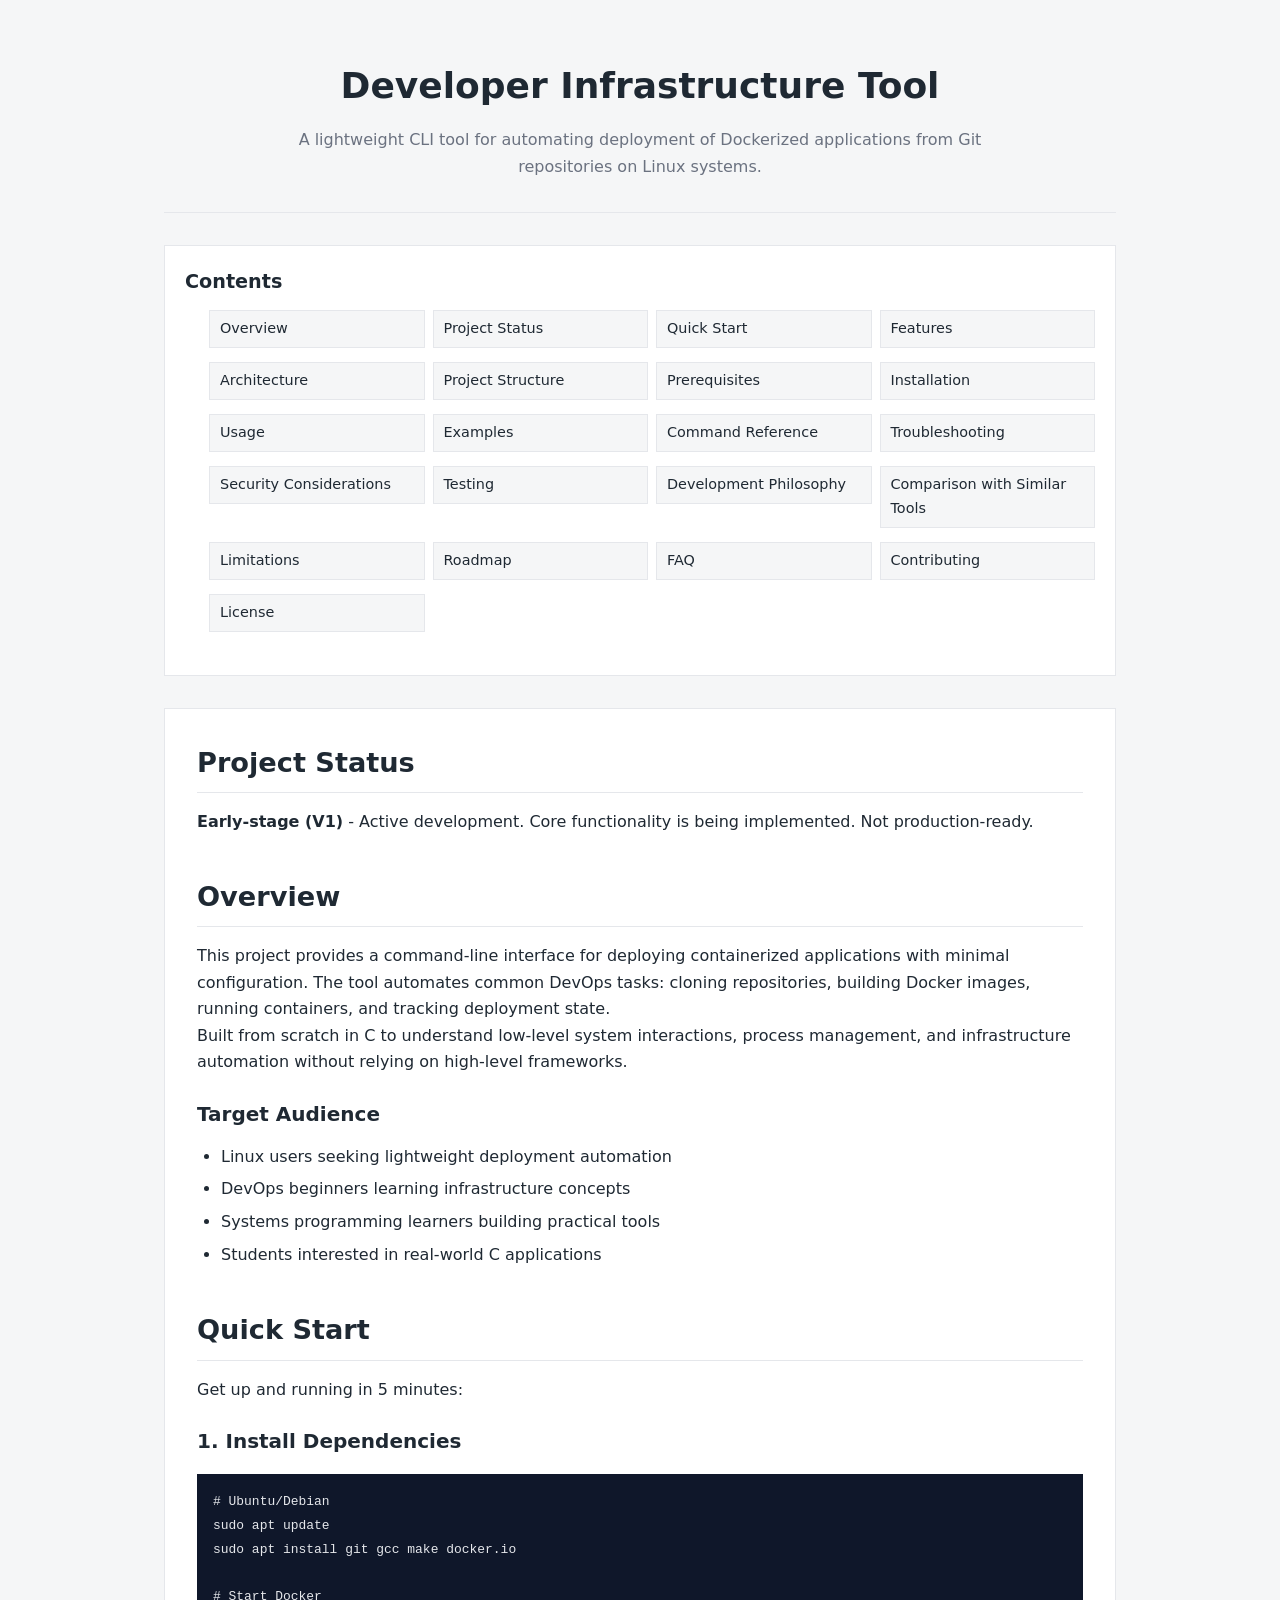
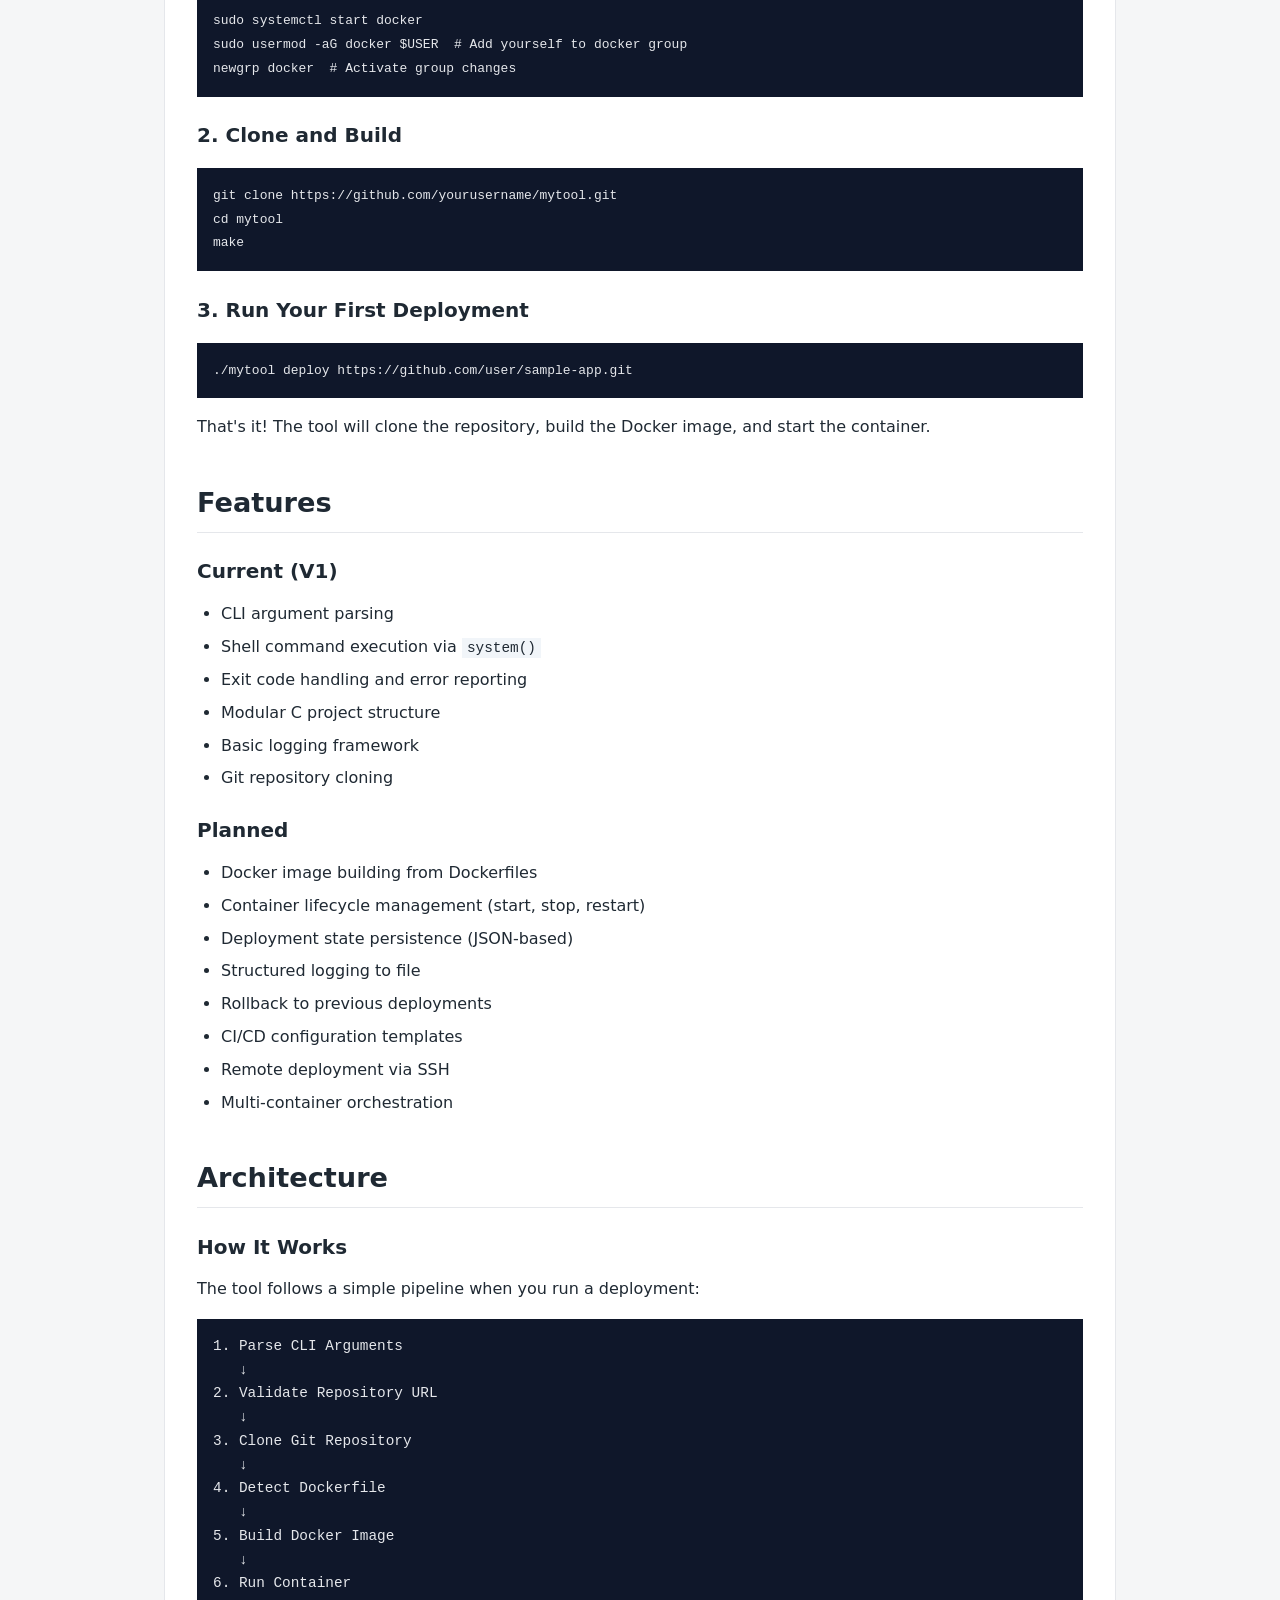
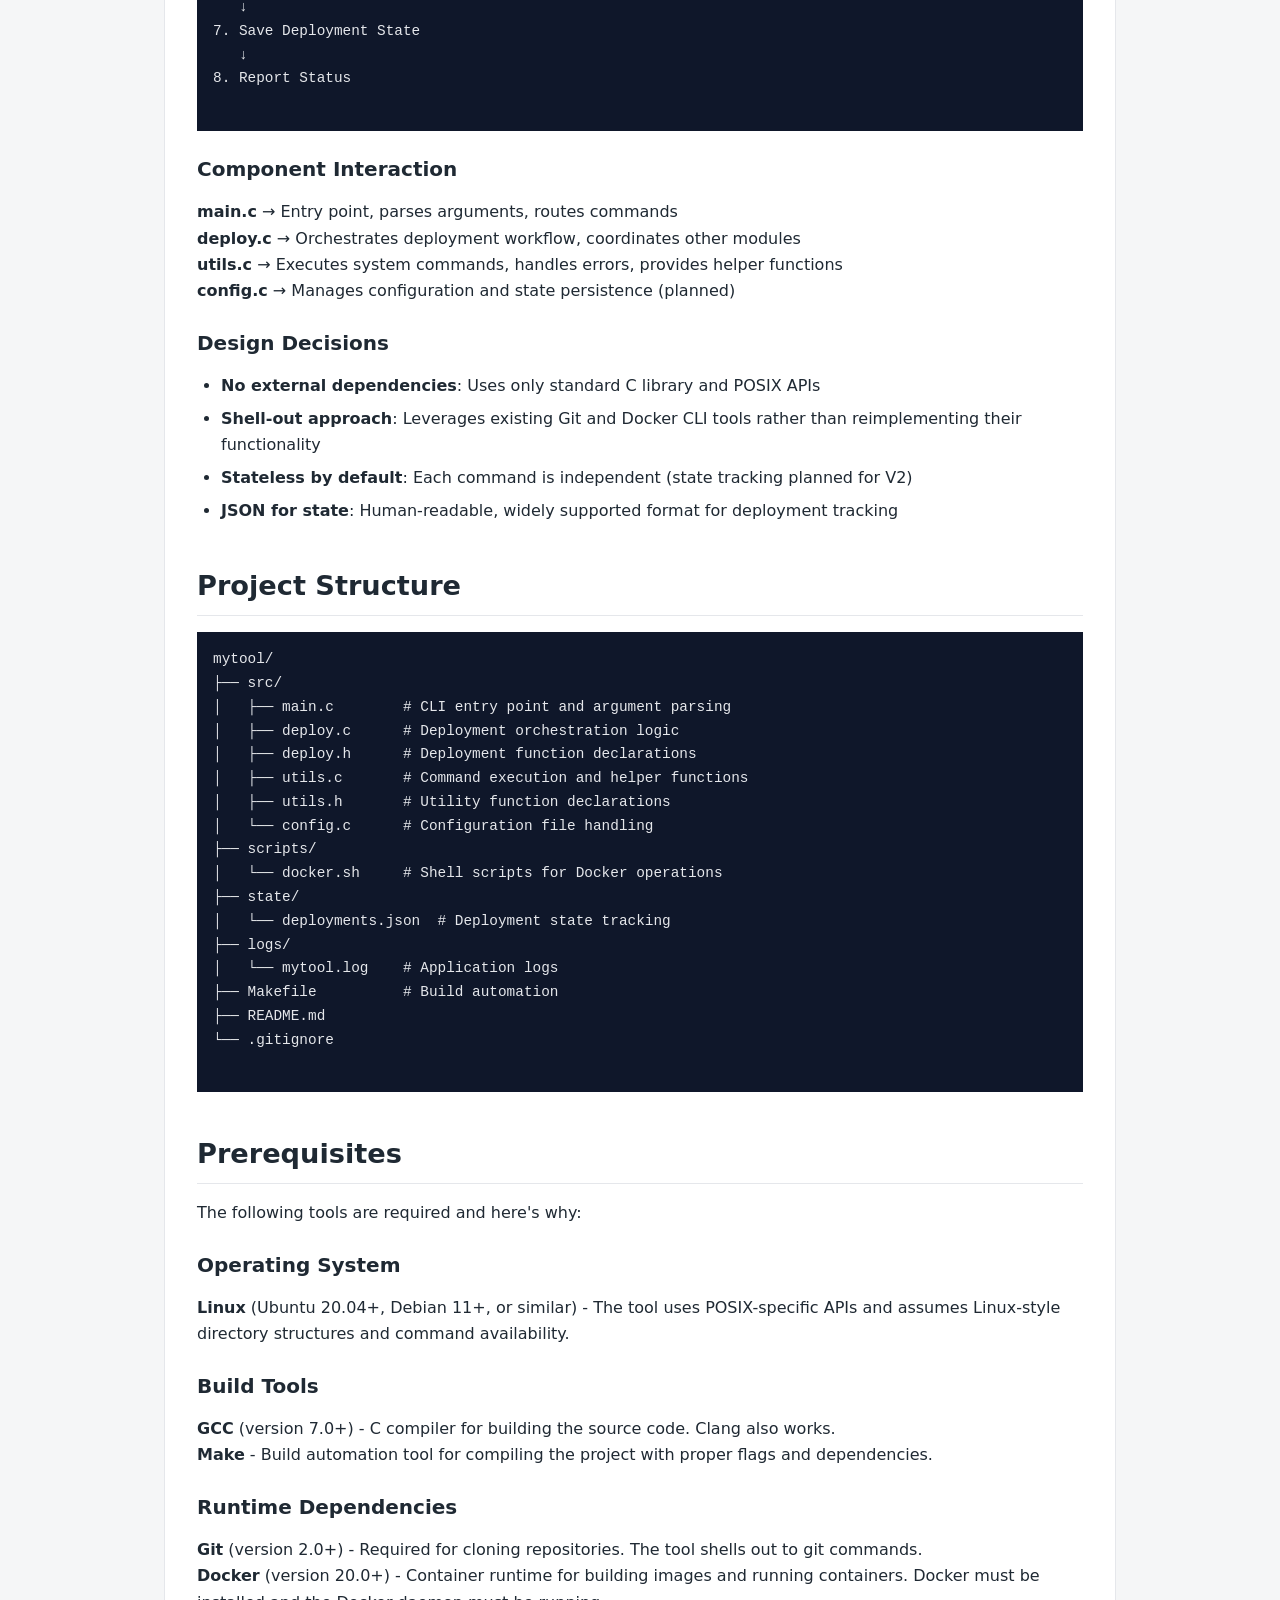
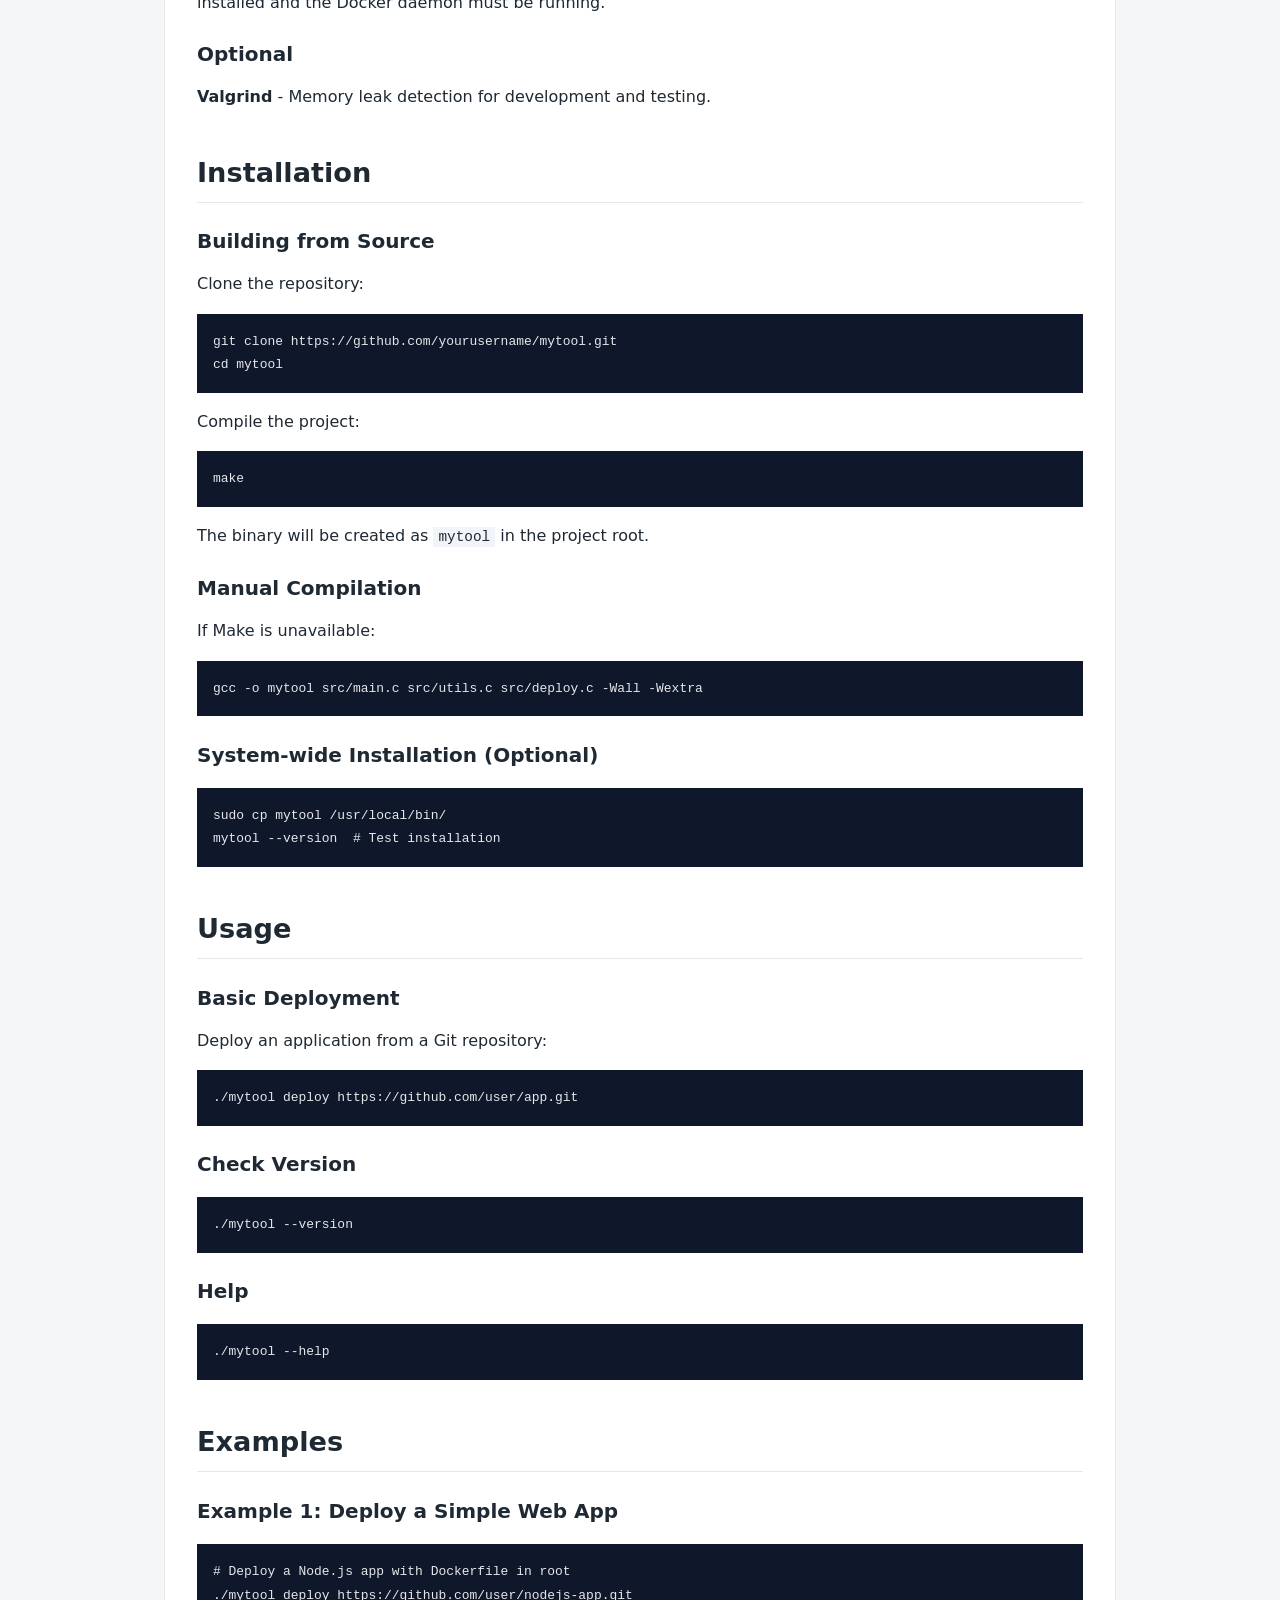
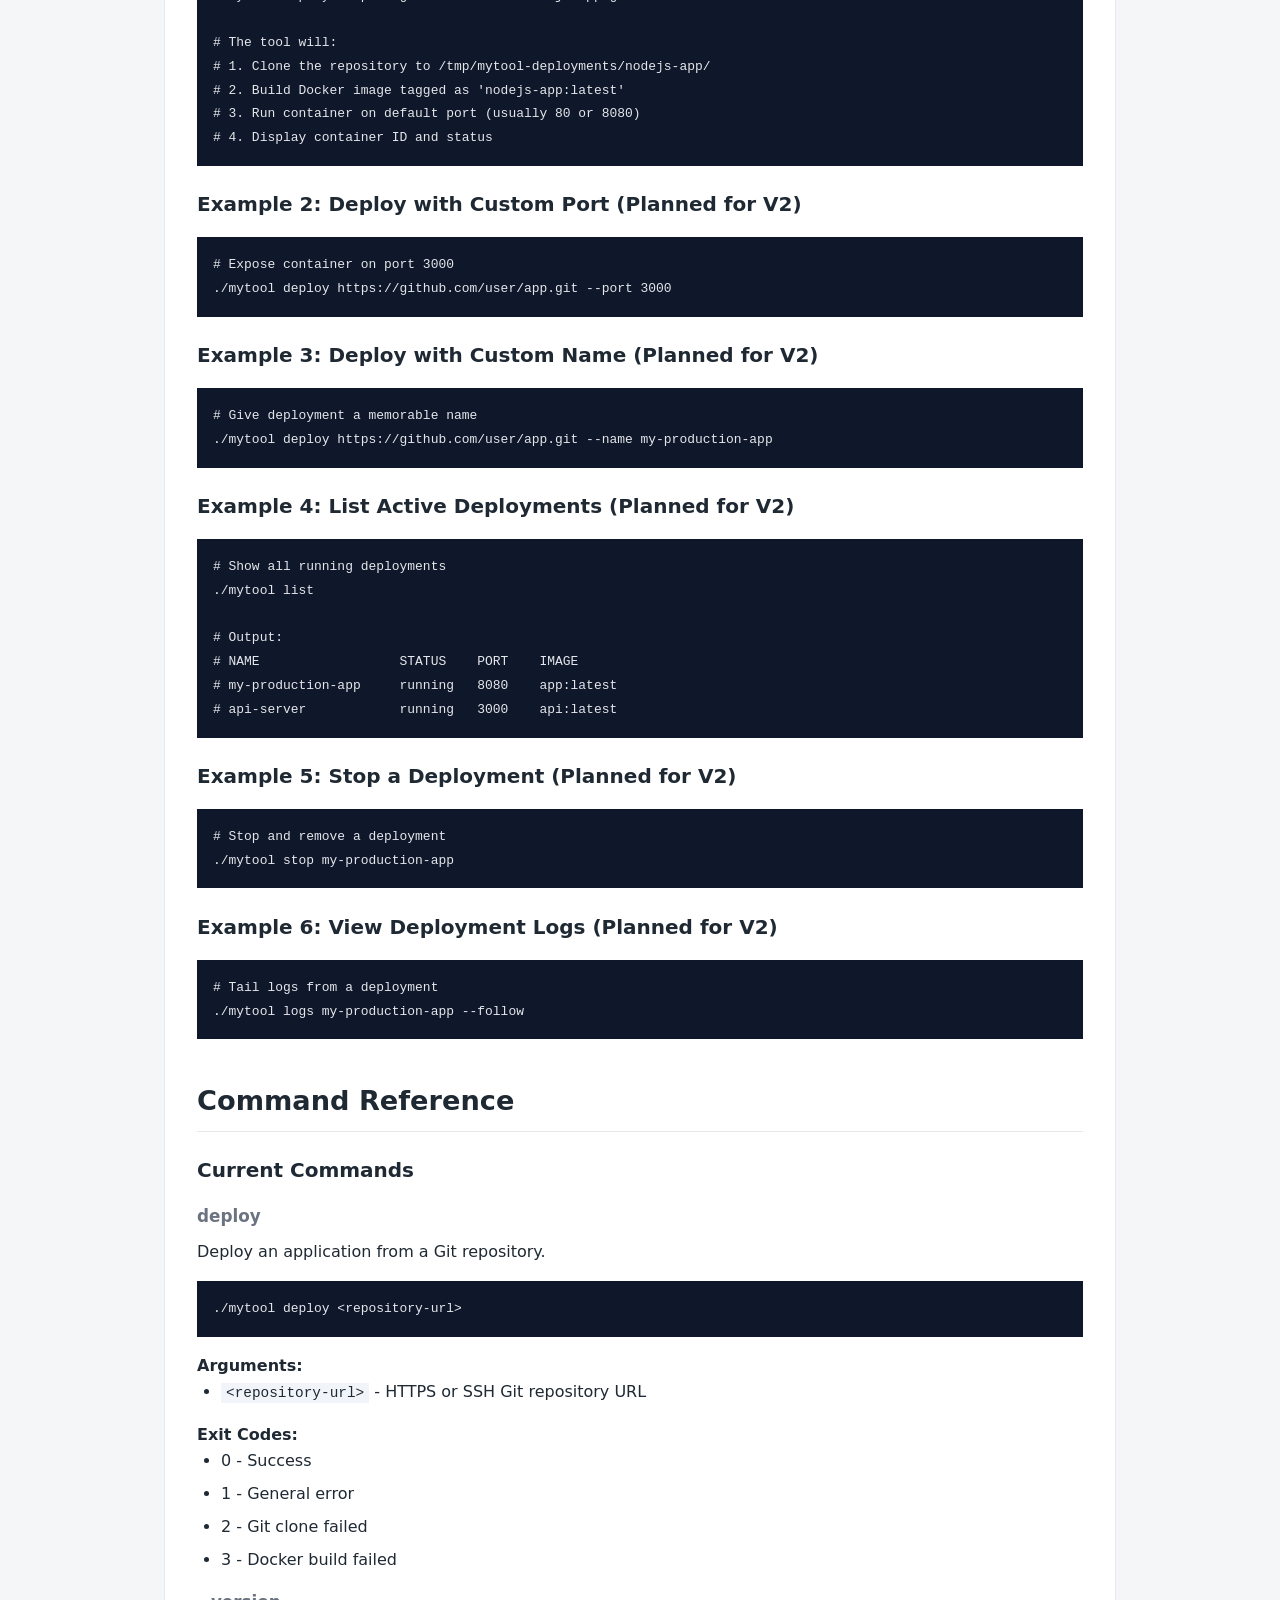
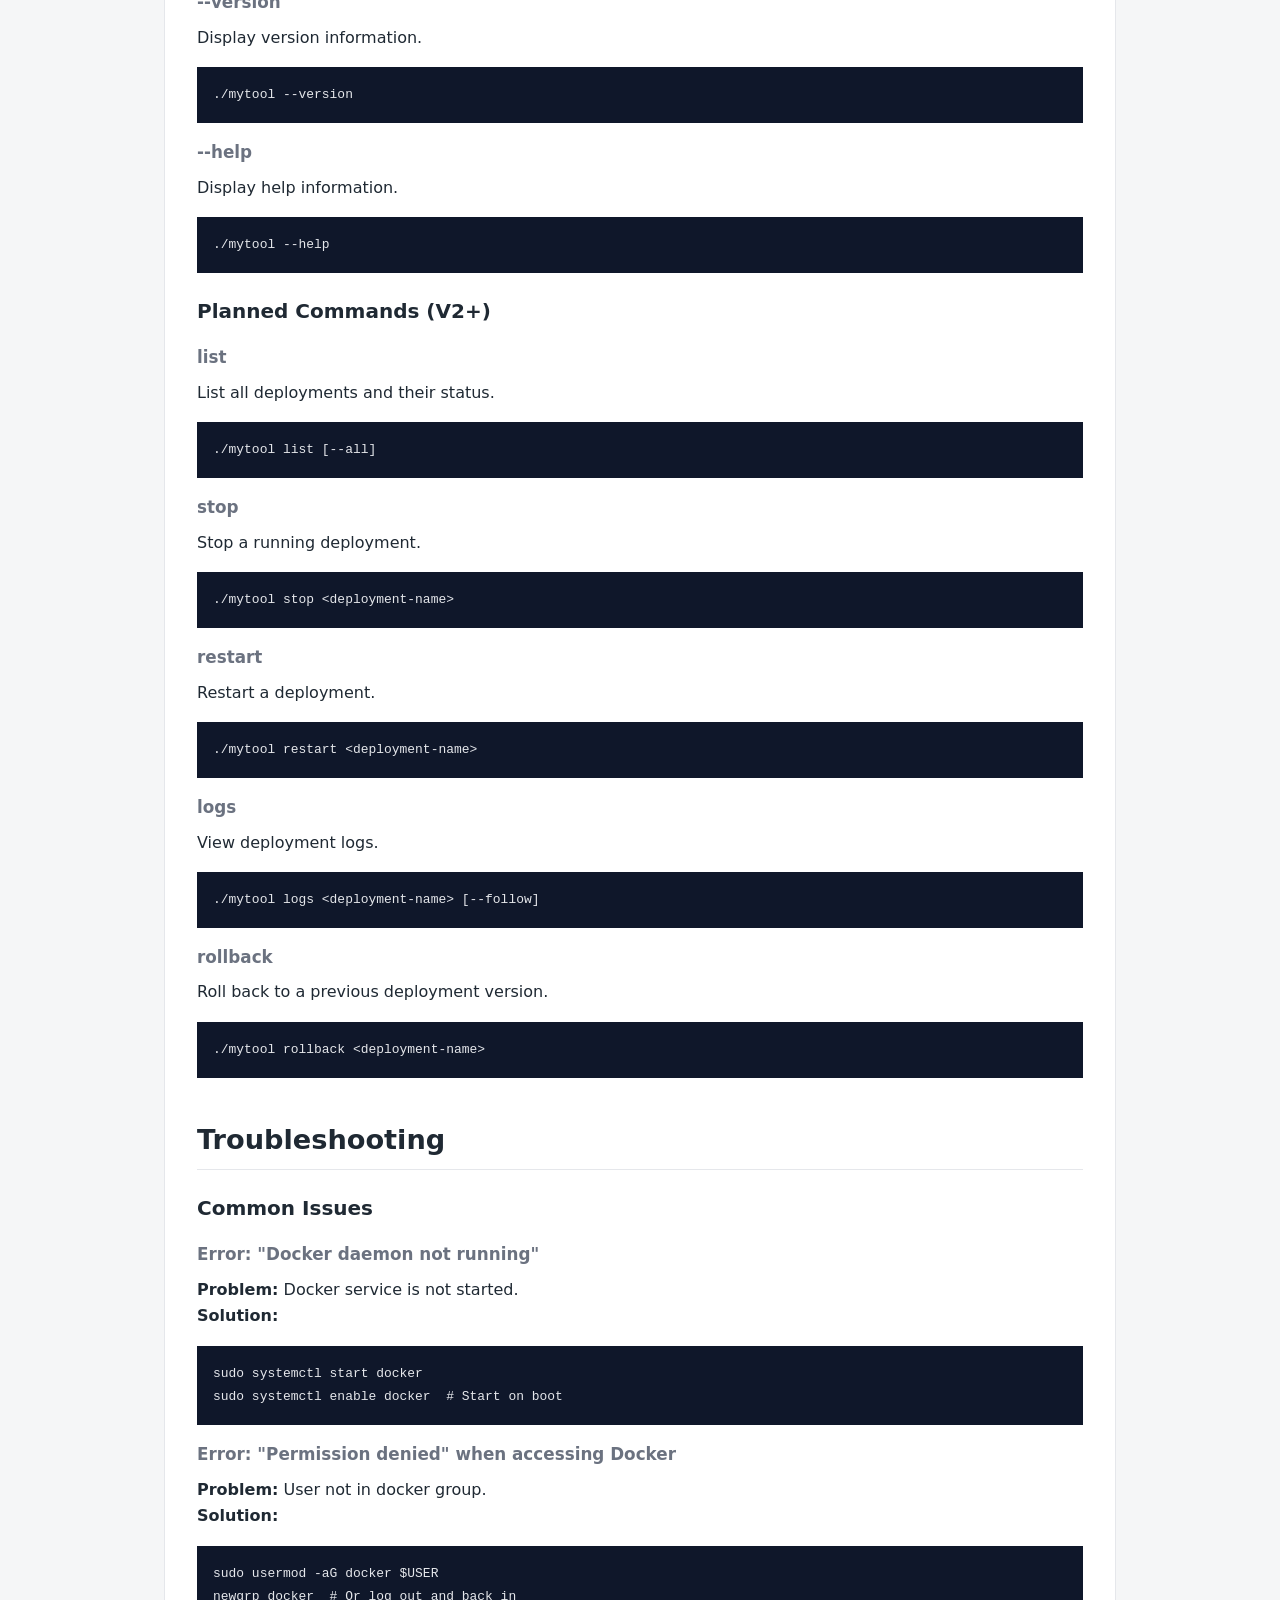
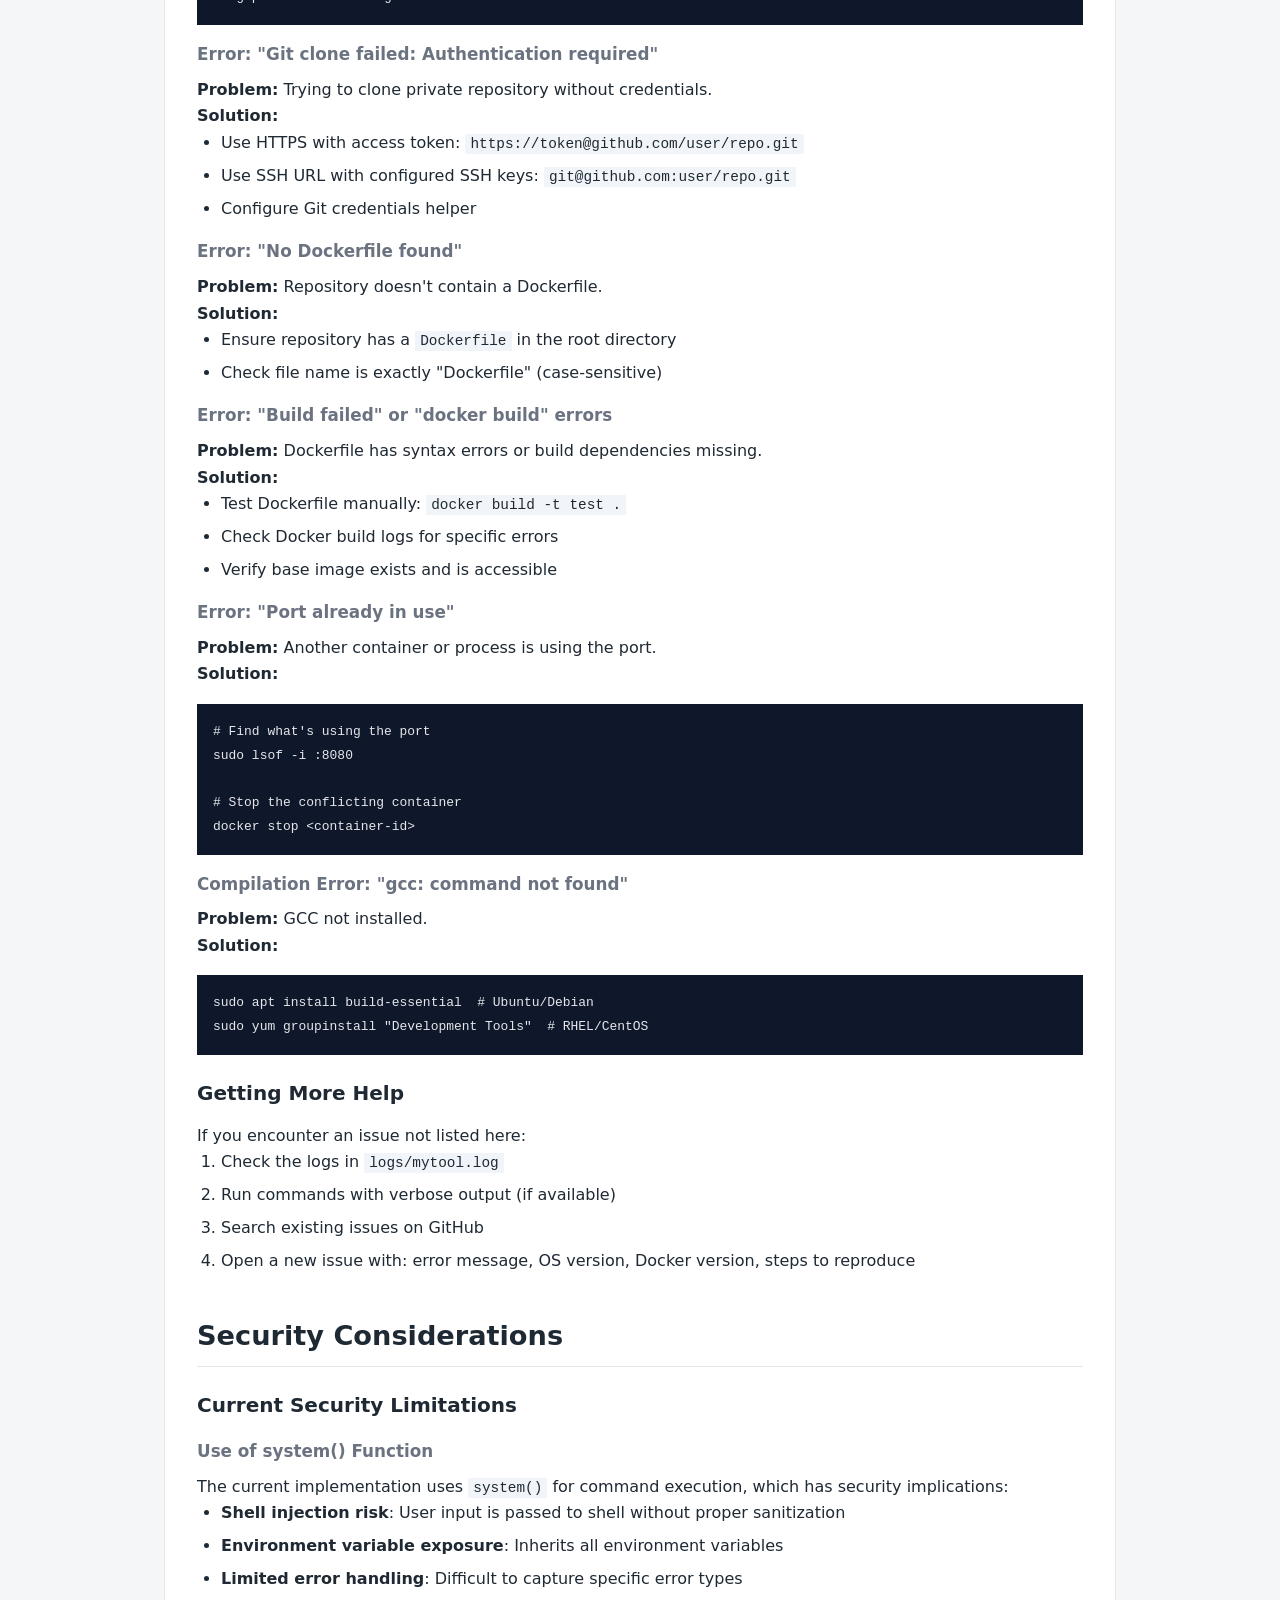
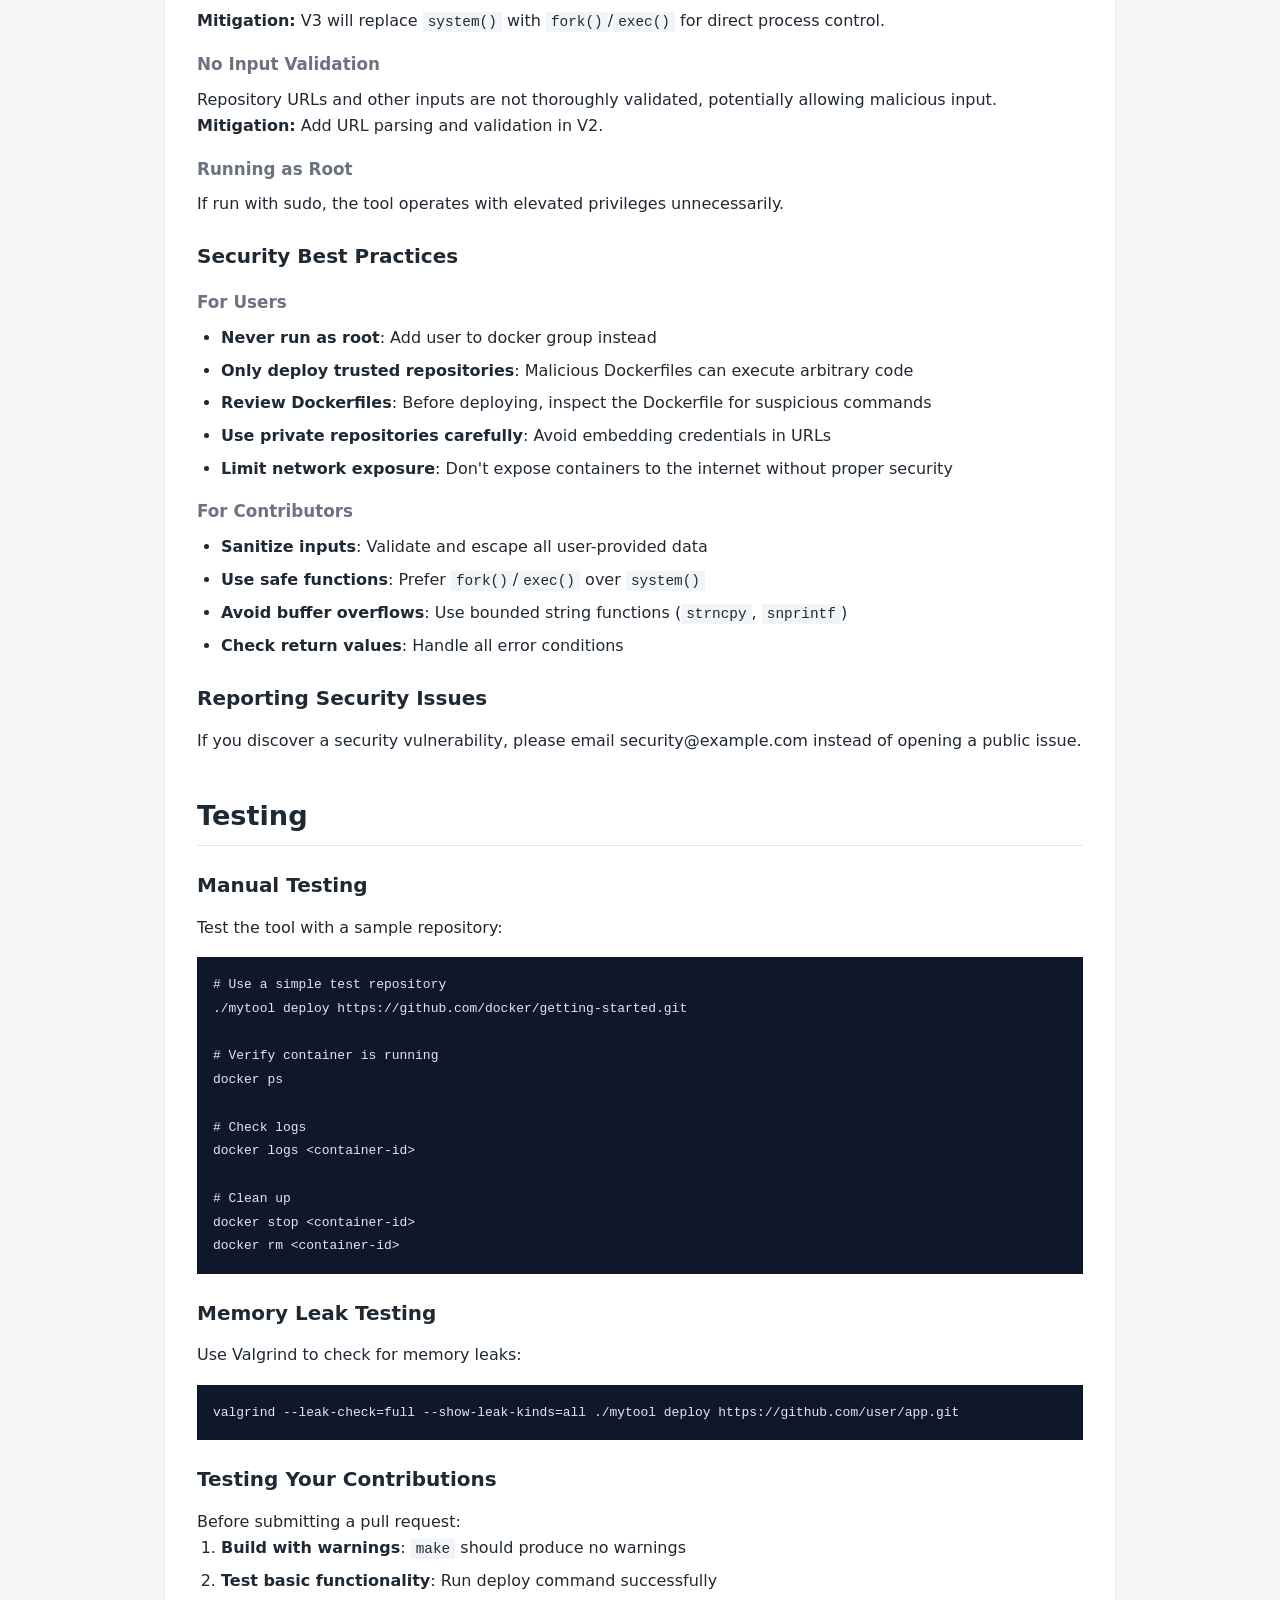
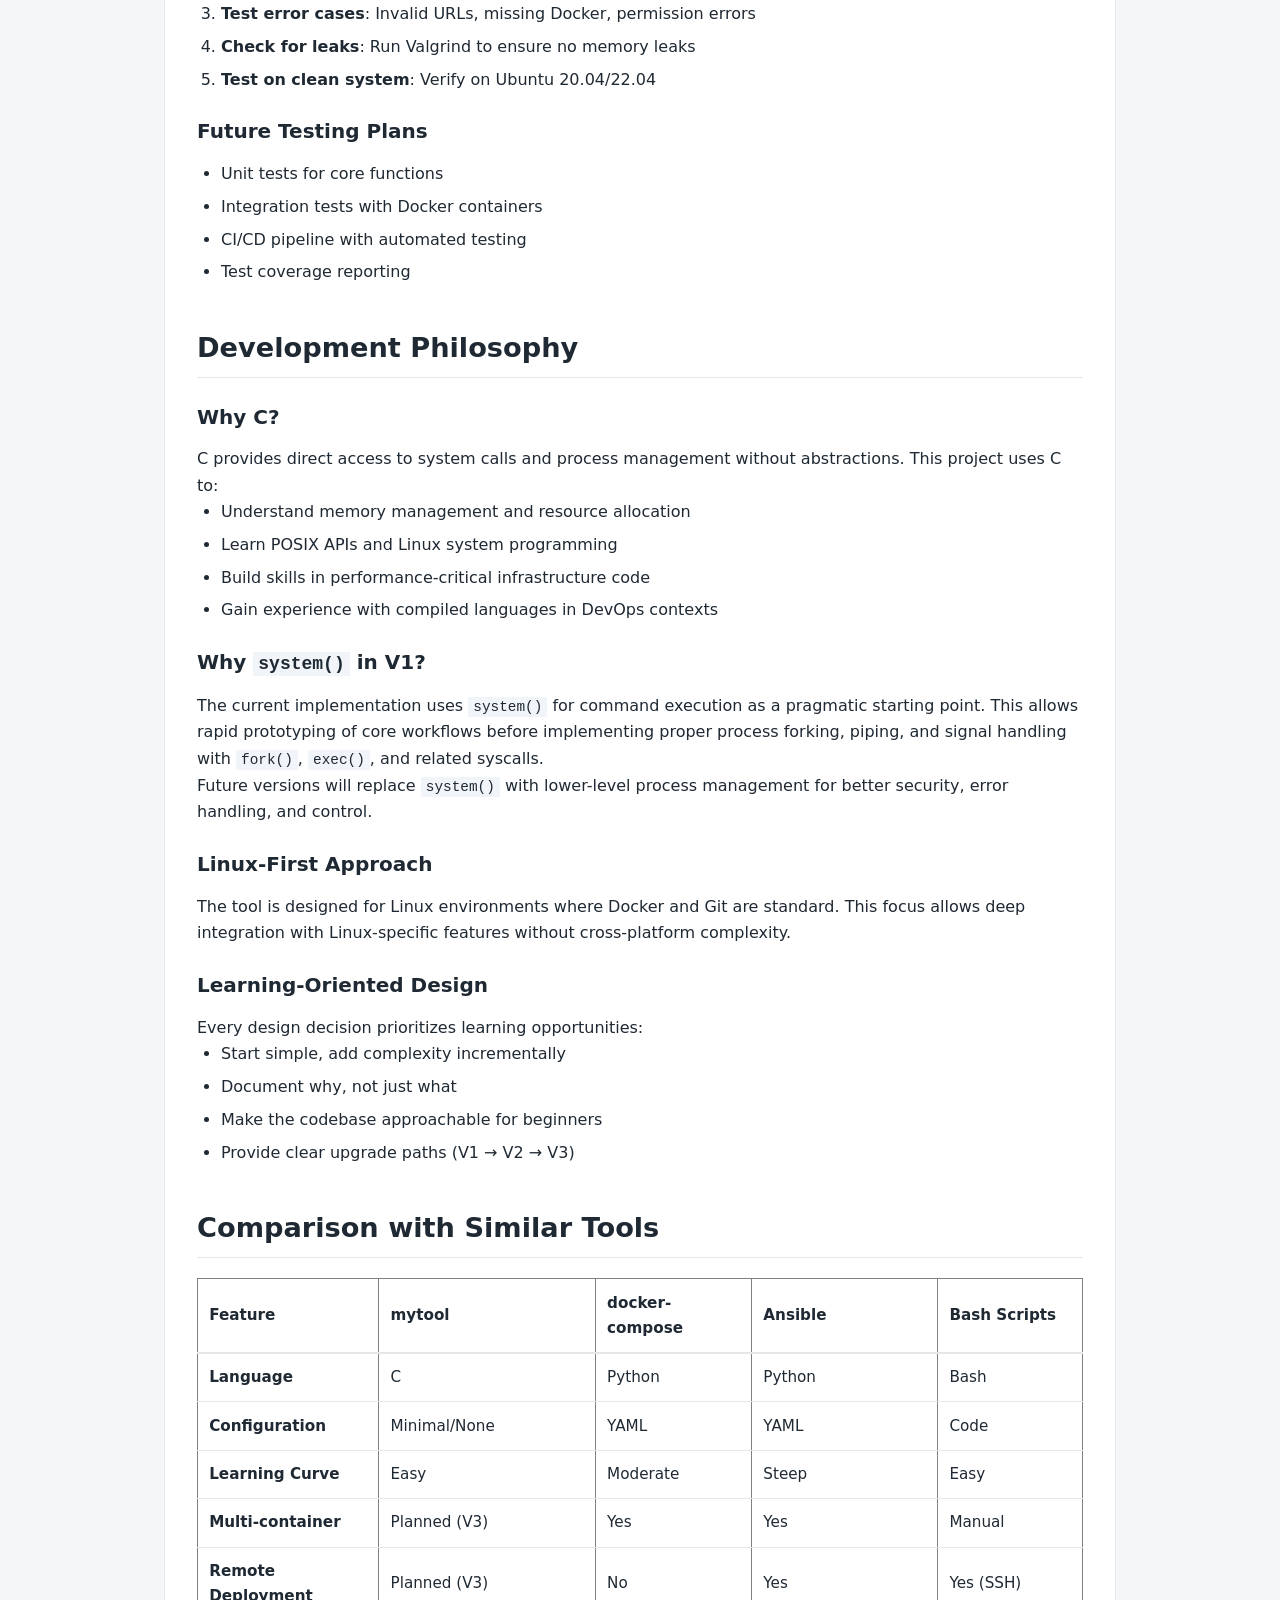
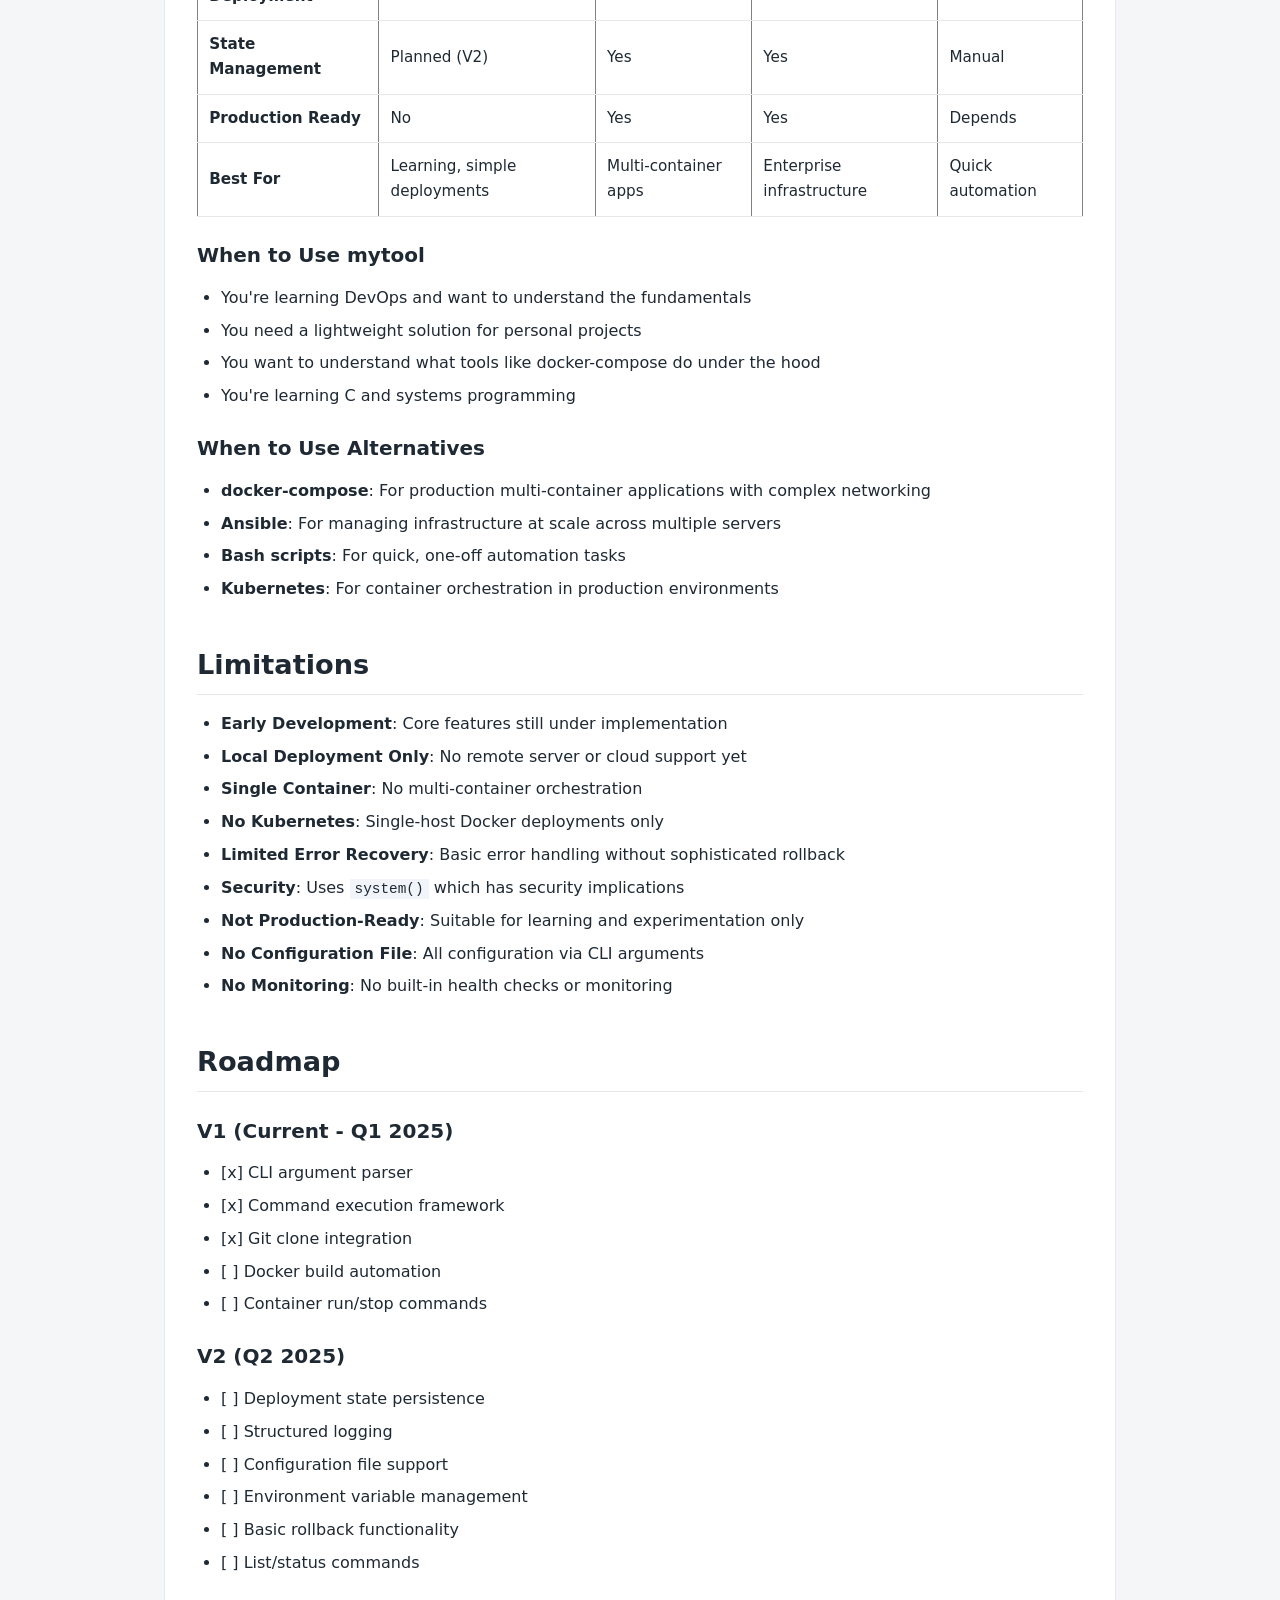
==== commit d8d970bd: "Added back to top button in the docs page" ====
--- a/web/index.html
+++ b/web/index.html
@@ -656,4 +656,21 @@
             <p>No. This tool is in early development and not suitable for production use. It lacks proper error handling, security features, and testing. For production deployments, use established tools like docker-compose, Kubernetes, or Ansible.</p>
 
             <h3>What happens if a deployment fails?</h3>
-            <p>Currently, the tool reports the error and exits. It does not automatically clean up+        <p>Currently, the tool reports the error and exits. It does not automatically clean up intermediate resources (like cloned repositories or partially built Docker images).</p>
+    </section>
+    
+</main>
+
+<footer>
+    <p>&copy; 2025 Developer Infrastructure Tool Team</p>
+    <p>This tool is for educational purposes only.</p>
+</footer>
+<!-- Back to Top Button -->
+<button id="backToTop" aria-label="Back to top">
+    ↑
+</button>
+
+<script src="script.js"></script>
+
+</body>
+</html>
--- a/web/style.css
+++ b/web/style.css
@@ -1,609 +1,287 @@
-/* style.css - Professional Documentation Page (Enhanced) */
-
-/* ===== BASE STYLES ===== */
+/* style.css — Minimal Documentation Style */
+
+/* ---------- Base Reset ---------- */
 * {
     margin: 0;
     padding: 0;
     box-sizing: border-box;
 }
 
+/* ---------- Color Palette ---------- */
+:root {
+    --bg-page: #f5f6f7;
+    --bg-surface: #ffffff;
+    --text-main: #1f2933;
+    --text-muted: #6b7280;
+    --border-light: #e5e7eb;
+    --accent: #2563eb;
+
+    --code-bg: #f1f5f9;
+    --pre-bg: #0f172a;
+    --pre-text: #e5e7eb;
+
+    --warn-bg: #fff7ed;
+    --warn-border: #ea580c;
+
+    --note-bg: #eff6ff;
+    --note-border: #2563eb;
+}
+
+/* ---------- Page ---------- */
 body {
-    font-family: 'Courier New', 'Monaco', 'Consolas', monospace;
-    line-height: 1.6;
-    color: #2c3e50;
-    background: linear-gradient(135deg, #f5f7fa 0%, #c3cfe2 100%);
-    min-height: 100vh;
-}
-
-.container {
-    max-width: 1200px;
+    font-family: system-ui, -apple-system, BlinkMacSystemFont, "Segoe UI",
+                 Roboto, Ubuntu, sans-serif;
+    line-height: 1.65;
+    color: var(--text-main);
+    background: var(--bg-page);
+
+    max-width: 1000px;
     margin: 0 auto;
-    padding: 20px;
-}
-
-/* ===== HEADER ===== */
+    padding: 24px;
+}
+
+/* ---------- Header ---------- */
 header {
-    background: linear-gradient(135deg, #1a2980 0%, #26d0ce 100%);
-    color: white;
+    text-align: center;
     padding: 2rem 0;
     margin-bottom: 2rem;
-    border-radius: 10px;
-    box-shadow: 0 4px 20px rgba(0,0,0,0.2);
-    position: relative;
-    overflow: hidden;
-}
-
-header::before {
-    content: "";
-    position: absolute;
-    top: 0;
-    left: 0;
-    right: 0;
-    height: 4px;
-    background: linear-gradient(90deg, #ff7e5f, #feb47b, #86a8e7, #91eae4);
-    z-index: 1;
-}
-
-header .container {
-    position: relative;
-    z-index: 2;
+    border-bottom: 1px solid var(--border-light);
 }
 
 header h1 {
-    font-size: 2.8rem;
-    font-weight: bold;
-    margin-bottom: 0.5rem;
-    text-shadow: 2px 2px 4px rgba(0,0,0,0.3);
-    letter-spacing: -0.5px;
-    color: #fff;
+    font-size: 2.25rem;
+    margin-bottom: 0.75rem;
 }
 
 header p {
+    color: var(--text-muted);
+    max-width: 720px;
+    margin: 0 auto;
+}
+
+/* ---------- Navigation ---------- */
+nav {
+    background: var(--bg-surface);
+    border: 1px solid var(--border-light);
+    padding: 1.25rem;
+    margin-bottom: 2rem;
+}
+
+nav h2 {
     font-size: 1.2rem;
-    opacity: 0.9;
-    max-width: 800px;
-    margin: 0 auto;
-    color: #e0f7ff;
-}
-
-/* ===== NAVIGATION ===== */
-nav {
-    background: #fff;
-    border-radius: 8px;
-    padding: 1.5rem;
-    margin-bottom: 2rem;
-    box-shadow: 0 2px 15px rgba(0,0,0,0.1);
-    border-left: 5px solid #3498db;
-}
-
-nav h2 {
-    color: #2c3e50;
-    font-size: 1.5rem;
-    margin-bottom: 1rem;
-    padding-bottom: 0.5rem;
-    border-bottom: 2px solid #3498db;
-    display: inline-block;
+    margin-bottom: 0.75rem;
 }
 
 nav ul {
-    list-style-type: none;
+    list-style: none;
     display: grid;
-    grid-template-columns: repeat(auto-fill, minmax(220px, 1fr));
-    gap: 12px;
-    margin-top: 1rem;
-}
-
-nav li {
-    margin: 0;
+    grid-template-columns: repeat(auto-fill, minmax(180px, 1fr));
+    gap: 8px;
 }
 
 nav a {
     display: block;
-    padding: 10px 15px;
-    background: #f8f9fa;
-    color: #2c3e50;
+    padding: 6px 10px;
     text-decoration: none;
-    border-radius: 5px;
-    border-left: 4px solid transparent;
-    transition: all 0.3s ease;
-    font-size: 0.95rem;
+    color: var(--text-main);
+    background: var(--bg-page);
+    border: 1px solid var(--border-light);
+    font-size: 0.9rem;
 }
 
 nav a:hover {
-    background: #3498db;
+    background: var(--accent);
     color: white;
-    border-left-color: #2980b9;
-    transform: translateX(5px);
-    box-shadow: 0 3px 10px rgba(52, 152, 219, 0.3);
-}
-
-/* ===== MAIN CONTENT ===== */
+    border-color: var(--accent);
+}
+
+/* ---------- Main Content ---------- */
 main {
-    background: white;
-    border-radius: 10px;
-    padding: 2.5rem;
-    box-shadow: 0 5px 25px rgba(0,0,0,0.1);
+    background: var(--bg-surface);
+    border: 1px solid var(--border-light);
+    padding: 2rem;
     margin-bottom: 2rem;
-    position: relative;
-}
-
-main::before {
-    content: "";
-    position: absolute;
-    top: 0;
-    left: 0;
-    right: 0;
-    height: 5px;
-    background: linear-gradient(90deg, #3498db, #2ecc71, #e74c3c, #9b59b6);
-    border-radius: 10px 10px 0 0;
-}
-
-/* ===== SECTIONS ===== */
+}
+
+/* ---------- Sections ---------- */
 section {
-    margin-bottom: 3rem;
-    padding-bottom: 2rem;
-    border-bottom: 1px solid #eaeaea;
-    position: relative;
-}
-
-section:last-of-type {
-    border-bottom: none;
+    margin-bottom: 2.5rem;
+}
+
+section:last-child {
     margin-bottom: 0;
-    padding-bottom: 0;
 }
 
 section h2 {
-    color: #2c3e50;
-    font-size: 2rem;
-    margin-bottom: 1.5rem;
-    padding-bottom: 0.75rem;
-    border-bottom: 3px solid #3498db;
-    position: relative;
-}
-
-section h2::after {
-    content: "";
-    position: absolute;
-    bottom: -3px;
-    left: 0;
-    width: 100px;
-    height: 3px;
-    background: #2ecc71;
+    font-size: 1.7rem;
+    margin-bottom: 1rem;
+    padding-bottom: 0.4rem;
+    border-bottom: 1px solid var(--border-light);
 }
 
 section h3 {
-    color: #34495e;
-    font-size: 1.5rem;
-    margin: 2rem 0 1rem 0;
-    padding-left: 15px;
-    border-left: 4px solid #e74c3c;
+    font-size: 1.25rem;
+    margin: 1.4rem 0 0.8rem;
 }
 
 section h4 {
-    color: #7f8c8d;
-    font-size: 1.2rem;
-    margin: 1.5rem 0 0.75rem 0;
-    font-weight: bold;
-}
-
-/* ===== CONTENT BOXES ===== */
-.content-box {
-    background: #f8f9fa;
-    border-radius: 8px;
-    padding: 1.5rem;
-    margin: 1.5rem 0;
-    border-left: 4px solid #3498db;
-    box-shadow: 0 2px 10px rgba(0,0,0,0.05);
-}
-
-.warning-box {
-    background: #fff8e1;
-    border-left-color: #ffc107;
+    font-size: 1.05rem;
+    margin: 1rem 0 0.5rem;
+    color: var(--text-muted);
+}
+
+/* ---------- Lists ---------- */
+ul, ol {
+    margin-left: 1.5rem;
+    margin-bottom: 1rem;
+}
+
+li {
+    margin-bottom: 0.4rem;
+}
+
+/* ---------- Inline Code ---------- */
+code {
+    font-family: ui-monospace, SFMono-Regular, Consolas, monospace;
+    background: var(--code-bg);
+    padding: 2px 5px;
+    font-size: 0.9em;
+}
+
+/* ---------- Code Blocks ---------- */
+pre {
+    background: var(--pre-bg);
+    color: var(--pre-text);
     padding: 1rem;
     margin: 1rem 0;
-    border-radius: 5px;
-}
-
-.note-box {
-    background: #e8f4fc;
-    border-left-color: #2196f3;
-    padding: 1rem;
-    margin: 1rem 0;
-    border-radius: 5px;
-}
-
-/* ===== LISTS ===== */
-ul, ol {
-    margin-left: 2rem;
-    margin-bottom: 1.5rem;
-}
-
-li {
-    margin-bottom: 0.75rem;
-    padding-left: 5px;
-    position: relative;
-}
-
-ul li::before {
-    content: "▶";
-    color: #3498db;
-    position: absolute;
-    left: -1.5rem;
-    top: 0;
-    font-size: 0.8em;
-}
-
-ol {
-    counter-reset: item;
-}
-
-ol li {
-    counter-increment: item;
-}
-
-ol li::before {
-    content: counter(item) ".";
-    color: #e74c3c;
-    font-weight: bold;
-    position: absolute;
-    left: -2rem;
-    top: 0;
-}
-
-/* ===== CODE BLOCKS ===== */
-pre, code {
-    font-family: 'Monaco', 'Consolas', 'Courier New', monospace;
-    border-radius: 6px;
-}
-
-code {
-    background: #2c3e50;
-    color: #ecf0f1;
-    padding: 2px 8px;
-    border-radius: 4px;
-    font-size: 0.9em;
-    border: 1px solid #34495e;
-}
-
-pre {
-    background: #2c3e50;
-    color: #ecf0f1;
-    padding: 1.5rem;
-    margin: 1.5rem 0;
     overflow-x: auto;
-    border-left: 4px solid #3498db;
-    box-shadow: 0 4px 15px rgba(0,0,0,0.2);
-    position: relative;
-}
-
-pre::before {
-    content: "Terminal";
-    position: absolute;
-    top: 0;
-    left: 0;
-    background: #3498db;
-    color: white;
-    padding: 5px 10px;
-    font-size: 0.8rem;
-    border-radius: 0 0 5px 0;
+    font-size: 0.9rem;
 }
 
 pre code {
-    background: transparent;
+    background: none;
     padding: 0;
-    border: none;
-    color: inherit;
-}
-
-/* ===== TABLES ===== */
+}
+
+/* ---------- Tables ---------- */
 table {
     width: 100%;
     border-collapse: collapse;
-    margin: 2rem 0;
-    box-shadow: 0 2px 10px rgba(0,0,0,0.1);
-    border-radius: 8px;
-    overflow: hidden;
+    margin: 1.25rem 0;
+    font-size: 0.95rem;
 }
 
 th {
-    background: #3498db;
-    color: white;
-    padding: 1rem;
     text-align: left;
-    font-weight: bold;
+    padding: 0.7rem;
+    border-bottom: 2px solid var(--border-light);
 }
 
 td {
-    padding: 1rem;
-    border-bottom: 1px solid #eee;
-    background: white;
-}
-
-tr:nth-child(even) td {
-    background: #f8f9fa;
-}
-
-tr:hover td {
-    background: #e3f2fd;
-}
-
-/* ===== ROADMAP STYLES ===== */
-.roadmap-item {
-    padding: 1rem;
-    margin-bottom: 0.75rem;
-    border-radius: 6px;
-    border-left: 4px solid;
-    background: #f8f9fa;
-}
-
-.roadmap-item.completed {
-    border-left-color: #2ecc71;
-    background: #e8f8ef;
-}
-
-.roadmap-item.in-progress {
-    border-left-color: #f39c12;
-    background: #fef9e7;
-}
-
-.roadmap-item.planned {
-    border-left-color: #95a5a6;
-    background: #f4f6f6;
-}
-
-/* ===== COMMAND REFERENCE ===== */
-.command-group {
-    background: #f8f9fa;
-    border-radius: 8px;
-    padding: 1.5rem;
-    margin: 1.5rem 0;
-    border: 1px solid #eaeaea;
-}
-
-.command-group h4 {
-    color: #2c3e50;
-    margin-top: 0;
-    font-size: 1.1rem;
-}
-
-.command-desc {
-    color: #666;
-    font-size: 0.95rem;
-    margin: 0.5rem 0 1rem 0;
-}
-
-/* ===== SECURITY SECTION ===== */
-.security-warning {
-    background: #fff3cd;
-    border: 2px solid #ffc107;
-    border-left: 6px solid #ffc107;
-    padding: 1.5rem;
-    margin: 1.5rem 0;
-    border-radius: 8px;
-}
-
-.security-warning h4 {
-    color: #856404;
-    margin-top: 0;
-}
-
-.security-tip {
-    background: #d4edda;
-    border: 1px solid #c3e6cb;
+    padding: 0.7rem;
+    border-bottom: 1px solid var(--border-light);
+}
+
+/* ---------- Callout Boxes ---------- */
+.warning-box {
+    background: var(--warn-bg);
+    border-left: 4px solid var(--warn-border);
     padding: 1rem;
     margin: 1rem 0;
-    border-radius: 5px;
-}
-
-/* ===== FAQ ===== */
-.faq-item {
-    background: #f8f9fa;
-    border-radius: 8px;
-    padding: 1.5rem;
+}
+
+.note-box {
+    background: var(--note-bg);
+    border-left: 4px solid var(--note-border);
+    padding: 1rem;
     margin: 1rem 0;
-    border-left: 4px solid #9b59b6;
-}
-
-.faq-item h3 {
-    color: #9b59b6;
-    border-left: none;
-    padding-left: 0;
-    margin-top: 0;
-}
-
-/* ===== FOOTER ===== */
+}
+
+/* ---------- Roadmap ---------- */
+.roadmap-item {
+    padding: 0.6rem;
+    margin-bottom: 0.4rem;
+    background: var(--bg-page);
+    border-left: 3px solid var(--border-light);
+}
+
+.roadmap-item.completed {
+    border-left-color: #16a34a;
+}
+
+.roadmap-item.in-progress {
+    border-left-color: #d97706;
+}
+
+/* ---------- Footer ---------- */
 footer {
     text-align: center;
-    padding: 2rem 0;
-    color: #7f8c8d;
+    color: var(--text-muted);
     font-size: 0.9rem;
-    background: white;
-    border-radius: 10px;
-    margin-top: 2rem;
-    box-shadow: 0 2px 15px rgba(0,0,0,0.1);
-}
-
-footer p {
-    opacity: 0.8;
-}
-
-/* ===== SCROLLBAR ===== */
-::-webkit-scrollbar {
-    width: 10px;
-}
-
-::-webkit-scrollbar-track {
-    background: #f1f1f1;
-    border-radius: 5px;
-}
-
-::-webkit-scrollbar-thumb {
-    background: #3498db;
-    border-radius: 5px;
-}
-
-::-webkit-scrollbar-thumb:hover {
-    background: #2980b9;
-}
-
-/* ===== RESPONSIVE DESIGN ===== */
+    padding: 1.5rem 0;
+}
+/* ---------- Back To Top Button ---------- */
+#backToTop {
+    position: fixed;
+    bottom: 24px;
+    right: 24px;
+
+    width: 44px;
+    height: 44px;
+
+    border: none;
+    border-radius: 50%;
+
+    background: var(--accent);
+    color: white;
+
+    font-size: 1.2rem;
+    font-weight: bold;
+
+    cursor: pointer;
+
+    display: flex;
+    align-items: center;
+    justify-content: center;
+
+    box-shadow: 0 8px 20px rgba(0, 0, 0, 0.15);
+
+    opacity: 0;
+    pointer-events: none;
+    transform: translateY(10px);
+
+    transition:
+        opacity 0.3s ease,
+        transform 0.3s ease,
+        background 0.2s ease;
+}
+
+#backToTop:hover {
+    background: #1e40af; /* darker accent */
+}
+
+/* Visible state */
+#backToTop.show {
+    opacity: 1;
+    pointer-events: auto;
+    transform: translateY(0);
+}
+
+/* ---------- Responsive ---------- */
 @media (max-width: 768px) {
-    .container {
-        padding: 10px;
-    }
-    
+    body {
+        padding: 14px;
+    }
+
     header h1 {
-        font-size: 2rem;
-    }
-    
+        font-size: 1.9rem;
+    }
+
     nav ul {
         grid-template-columns: 1fr;
     }
-    
+
     main {
         padding: 1.5rem;
     }
-    
-    section h2 {
-        font-size: 1.6rem;
-    }
-    
-    section h3 {
-        font-size: 1.3rem;
-    }
-    
-    table {
-        font-size: 0.9rem;
-    }
-    
-    th, td {
-        padding: 0.75rem;
-    }
-    
-    pre {
-        font-size: 0.85rem;
-        padding: 1rem;
-    }
-}
-
-@media (max-width: 480px) {
-    header {
-        padding: 1.5rem 0;
-    }
-    
-    header h1 {
-        font-size: 1.6rem;
-    }
-    
-    nav {
-        padding: 1rem;
-    }
-    
-    nav a {
-        padding: 8px 12px;
-        font-size: 0.9rem;
-    }
-    
-    ul, ol {
-        margin-left: 1.5rem;
-    }
-    
-    pre {
-        font-size: 0.8rem;
-    }
-    
-    pre::before {
-        font-size: 0.7rem;
-        padding: 3px 6px;
-    }
-}
-
-/* ===== ANIMATIONS ===== */
-@keyframes fadeIn {
-    from {
-        opacity: 0;
-        transform: translateY(20px);
-    }
-    to {
-        opacity: 1;
-        transform: translateY(0);
-    }
-}
-
-section {
-    animation: fadeIn 0.5s ease-out;
-}
-
-/* ===== PRINT STYLES ===== */
-@media print {
-    body {
-        background: white;
-        color: black;
-    }
-    
-    header {
-        background: white !important;
-        color: black !important;
-        box-shadow: none !important;
-    }
-    
-    nav {
-        display: none;
-    }
-    
-    pre, code {
-        background: #f5f5f5 !important;
-        color: black !important;
-        border: 1px solid #ddd !important;
-    }
-    
-    a {
-        color: black;
-        text-decoration: underline;
-    }
-    
-    .no-print {
-        display: none;
-    }
-}
-
-/* ===== UTILITY CLASSES ===== */
-.text-center {
-    text-align: center;
-}
-
-.text-muted {
-    color: #7f8c8d;
-}
-
-.badge {
-    display: inline-block;
-    padding: 3px 8px;
-    background: #3498db;
-    color: white;
-    border-radius: 12px;
-    font-size: 0.8rem;
-    margin-left: 5px;
-}
-
-.status-badge {
-    padding: 2px 6px;
-    border-radius: 3px;
-    font-size: 0.75rem;
-    font-weight: bold;
-}
-
-.status-complete {
-    background: #2ecc71;
-    color: white;
-}
-
-.status-in-progress {
-    background: #f39c12;
-    color: white;
-}
-
-.status-planned {
-    background: #95a5a6;
-    color: white;
-}+}
